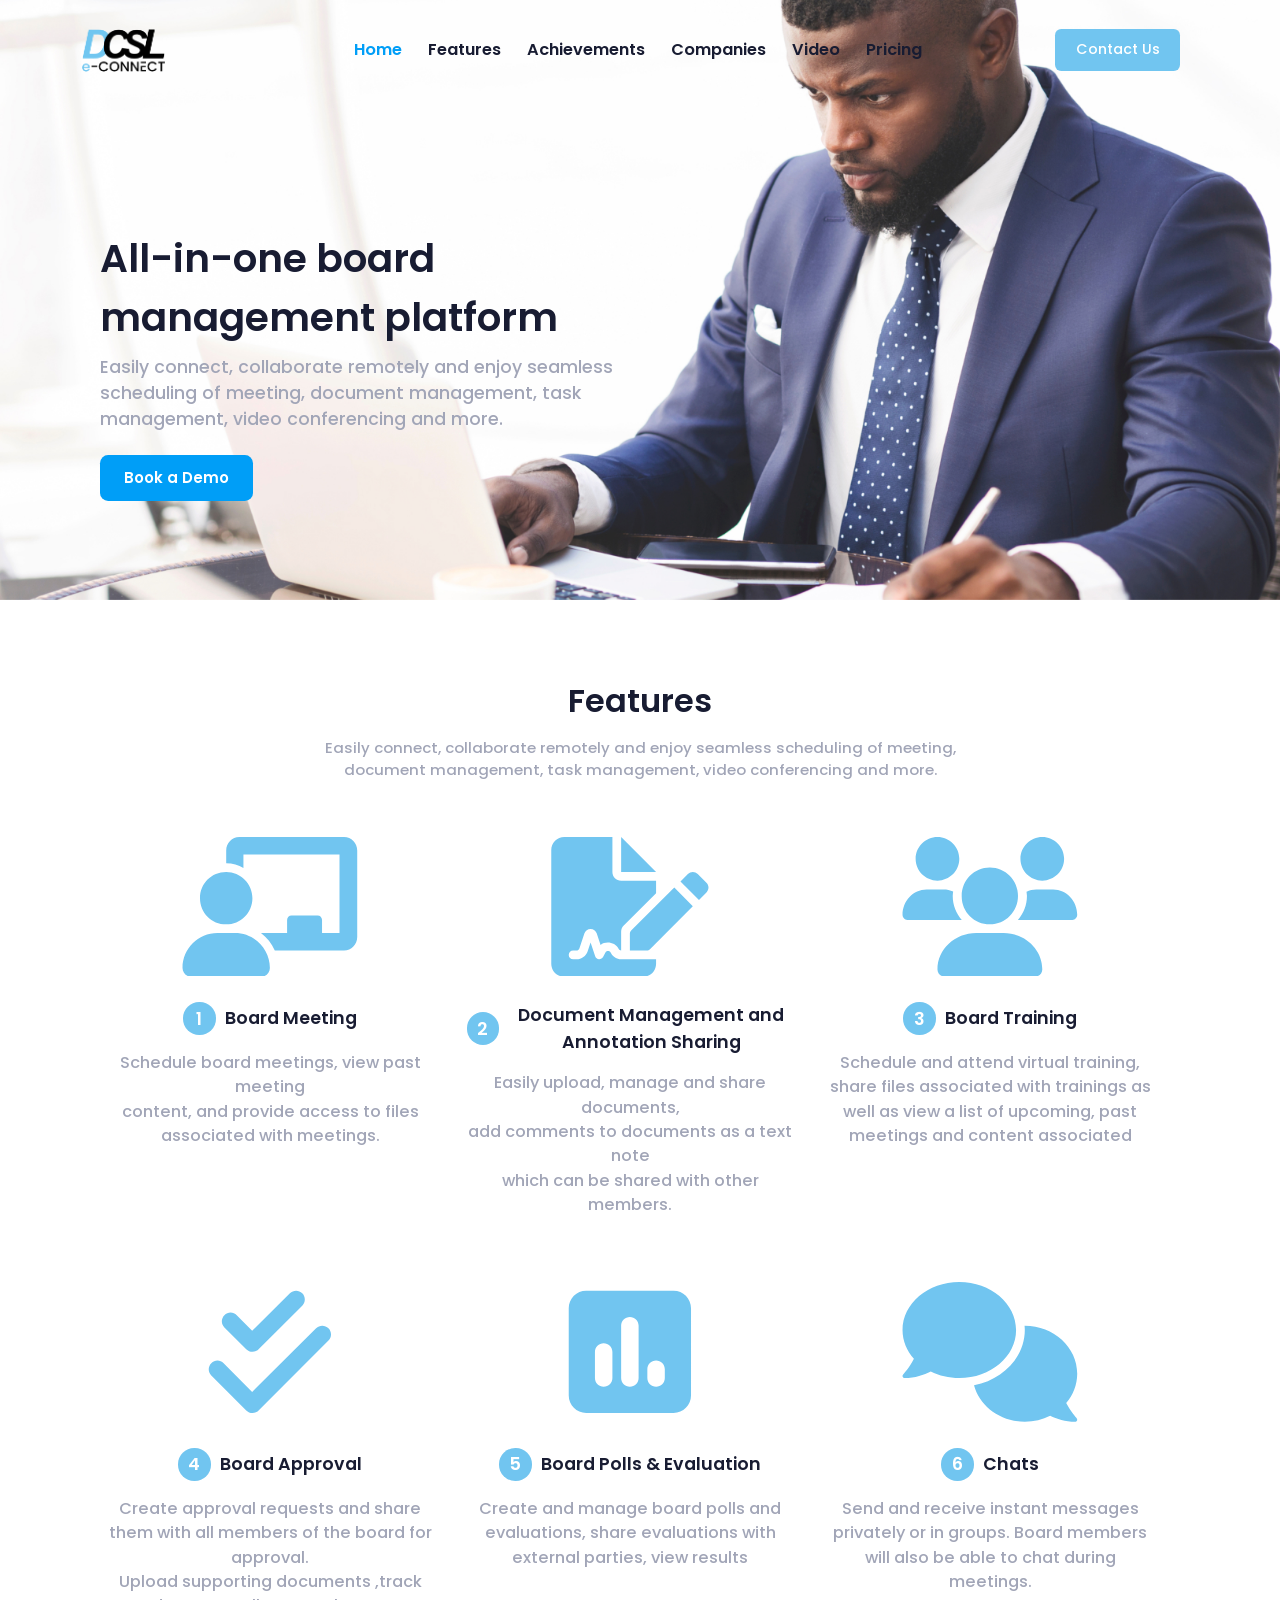
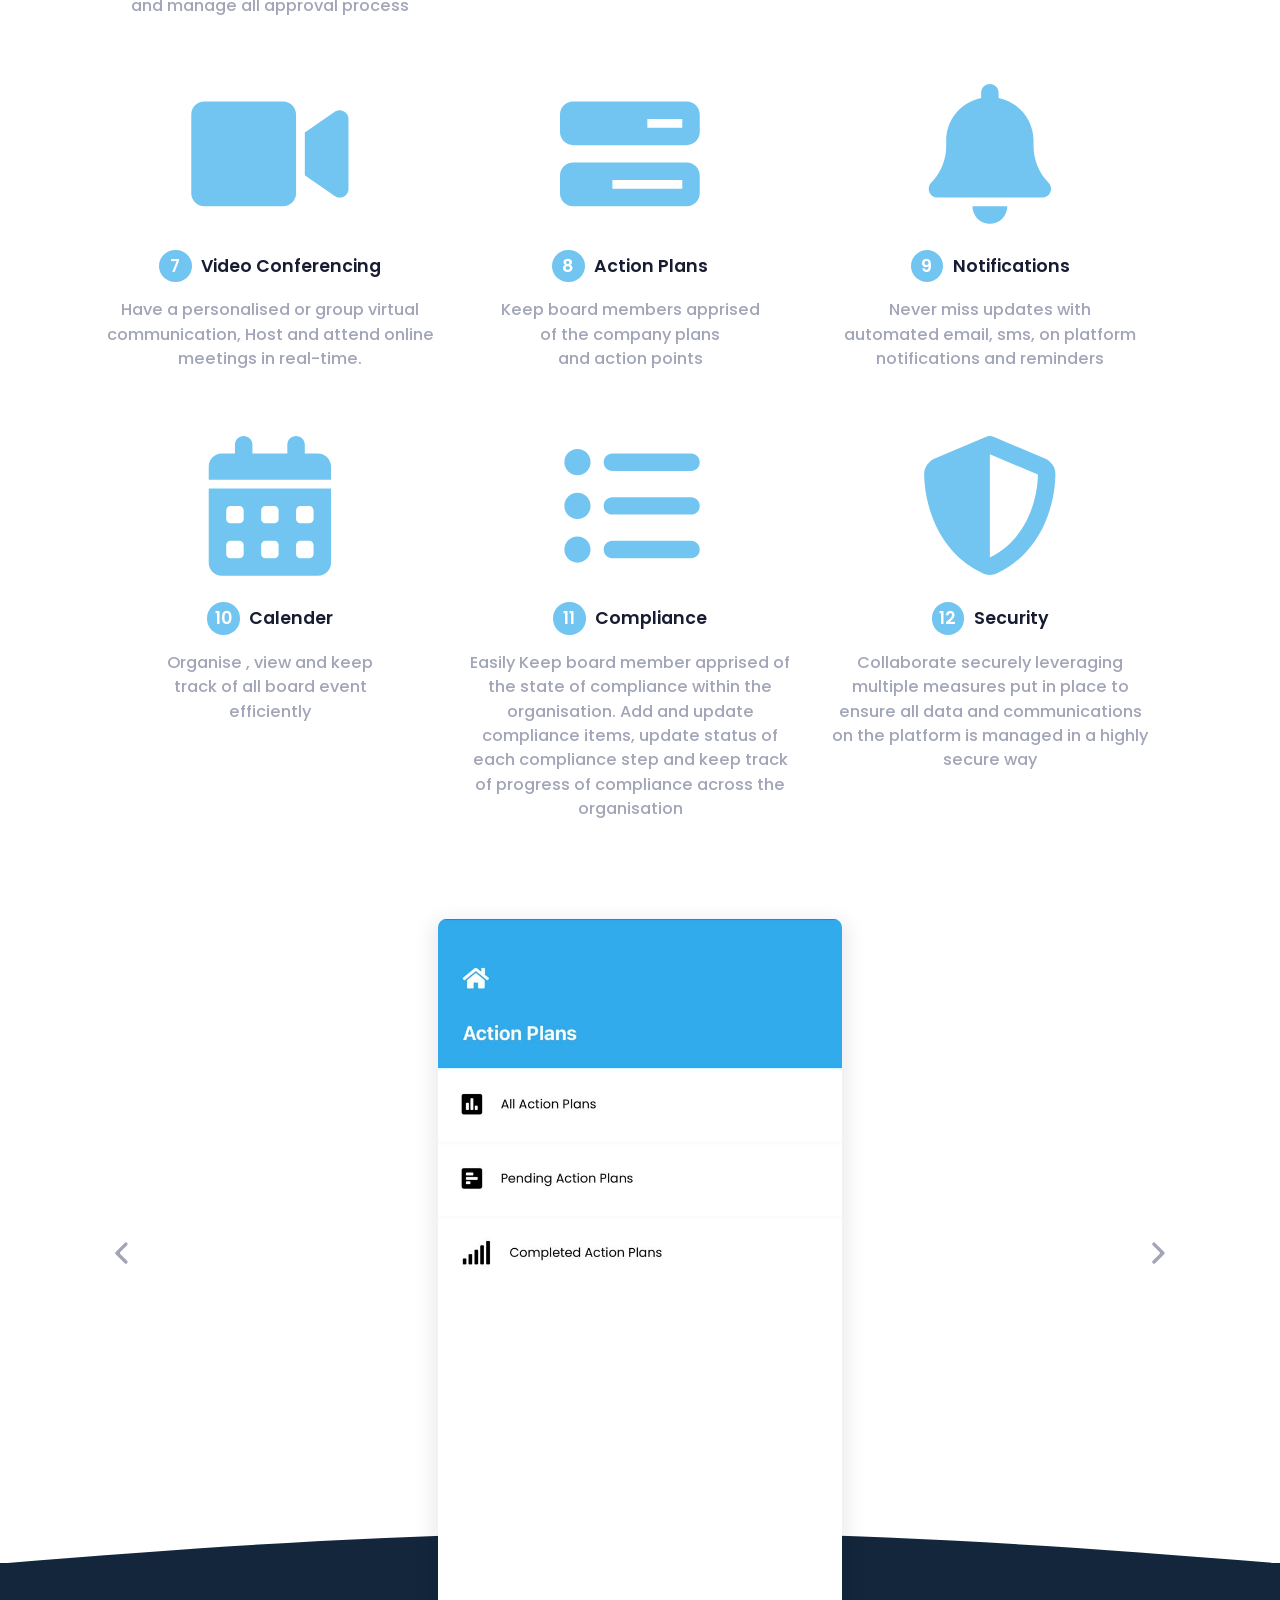
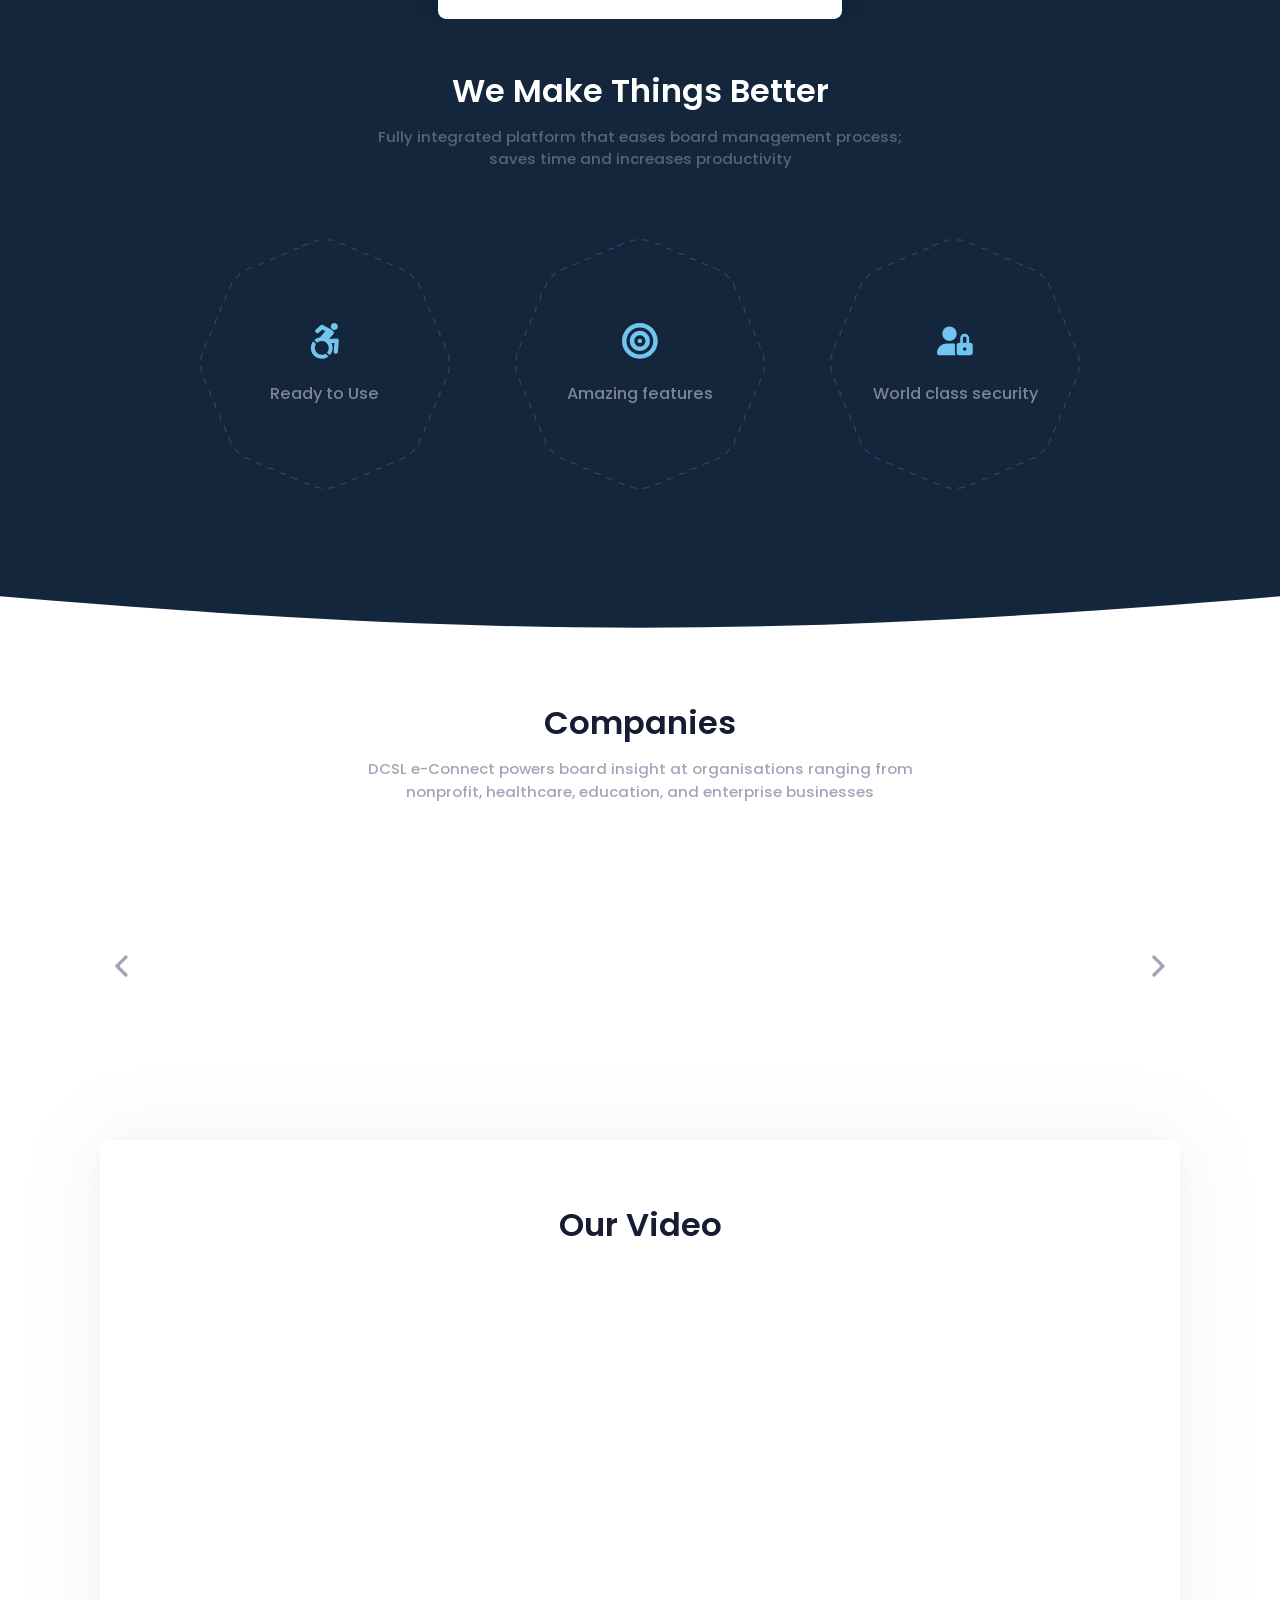
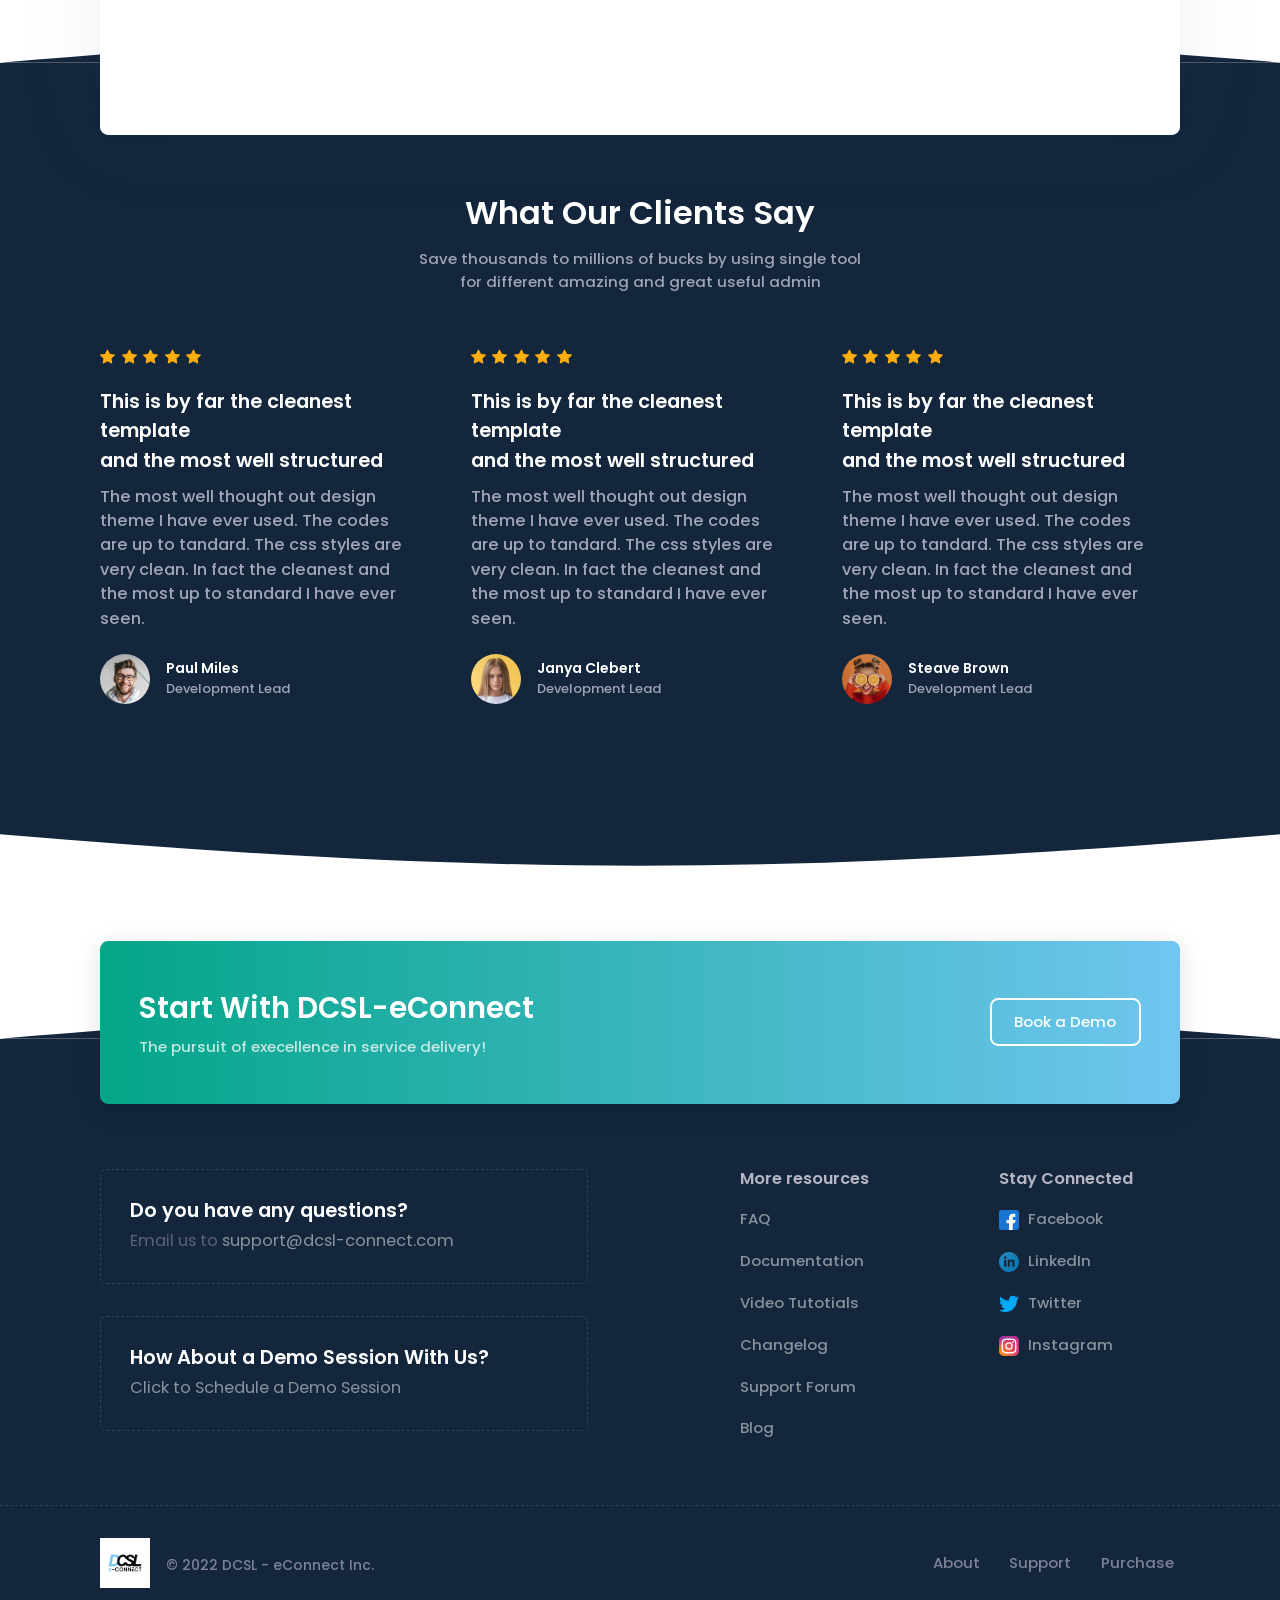
==== index.html @ ec47bee3 "Updated layout" ====
<!DOCTYPE html>
<!--
Author: Keenthemes
Product Name: Metronic - Bootstrap 5 HTML, VueJS, React, Angular & Laravel Admin Dashboard Theme
Purchase: https://1.envato.market/EA4JP
Website: http://www.keenthemes.com
Contact: support@keenthemes.com
Follow: www.twitter.com/keenthemes
Dribbble: www.dribbble.com/keenthemes
Like: www.facebook.com/keenthemes
License: For each use you must have a valid license purchased only from above link in order to legally use the theme for your project.
-->
<html lang="en">
	<!--begin::Head-->
	<head><base href="">
		<title>DCSL - eConnect</title>
		<meta charset="utf-8" />
		<meta name="description" content="The most advanced Bootstrap Admin Theme on Themeforest trusted by 94,000 beginners and professionals. Multi-demo, Dark Mode, RTL support and complete React, Angular, Vue &amp; Laravel versions. Grab your copy now and get life-time updates for free." />
		<meta name="keywords" content="Metronic, bootstrap, bootstrap 5, Angular, VueJs, React, Laravel, admin themes, web design, figma, web development, free templates, free admin themes, bootstrap theme, bootstrap template, bootstrap dashboard, bootstrap dak mode, bootstrap button, bootstrap datepicker, bootstrap timepicker, fullcalendar, datatables, flaticon" />
		<meta name="viewport" content="width=device-width, initial-scale=1" />
		<meta property="og:locale" content="en_US" />
		<meta property="og:type" content="article" />
		<meta property="og:title" content="Metronic - Bootstrap 5 HTML, VueJS, React, Angular &amp; Laravel Admin Dashboard Theme" />
		<meta property="og:url" content="https://dcsleconnect.com" />
		<meta property="og:site_name" content="DCSL | e-Connect" />
		<link rel="canonical" href="https://dcsleconnect.com" />
		<link rel="shortcut icon" href="assets/media/logos/favicon.ico" />
		<!--begin::Fonts-->
		<link rel="stylesheet" href="https://fonts.googleapis.com/css?family=Poppins:300,400,500,600,700" />
		<!--end::Fonts-->
		<!--begin::Global Stylesheets Bundle(used by all pages)-->
		<link href="assets/plugins/global/plugins.bundle.css" rel="stylesheet" type="text/css" />
		<link href="assets/css/style.bundle.css" rel="stylesheet" type="text/css" />
		<style>
			.landing-header .menu .menu-link.active {
				color: #009ef7;
			}
		</style>
		<!--end::Global Stylesheets Bundle-->
	</head>
	<!--end::Head-->
	<!--begin::Body-->
	<body id="kt_body" data-bs-spy="scroll" data-bs-target="#kt_landing_menu" data-bs-offset="200" class="bg-white position-relative">
		<!--begin::Main-->
		<!--begin::Root-->
		<div class="d-flex flex-column flex-root">
			<!--begin::Header Section-->
			<div class="mb-10" id="home">
				<!--begin::Wrapper-->
				<div class="bgi-no-repeat bgi-size-cover bgi-position-x-center bgi-position-y-center h-lg-600px" style="background-image: url(assets/media/products/dcsl_bg.jpg);">
					<!--begin::Header-->
					<div class="landing-header" data-kt-sticky="true" data-kt-sticky-name="landing-header" data-kt-sticky-offset="{default: '200px', lg: '300px'}">
						<!--begin::Container-->
						<div class="container">
							<!--begin::Wrapper-->
							<div class="d-flex align-items-center justify-content-between">
								<!--begin::Logo-->
								<div class="d-flex align-items-center flex-equal">
									<!--begin::Mobile menu toggle-->
									<button class="btn btn-icon btn-active-color-primary me-3 d-flex d-lg-none" id="kt_landing_menu_toggle">
										<!--begin::Svg Icon | path: icons/duotune/abstract/abs015.svg-->
										<span class="svg-icon svg-icon-2hx">
											<svg xmlns="http://www.w3.org/2000/svg" width="24" height="24" viewBox="0 0 24 24" fill="none">
												<path d="M21 7H3C2.4 7 2 6.6 2 6V4C2 3.4 2.4 3 3 3H21C21.6 3 22 3.4 22 4V6C22 6.6 21.6 7 21 7Z" fill="currentColor" />
												<path opacity="0.3" d="M21 14H3C2.4 14 2 13.6 2 13V11C2 10.4 2.4 10 3 10H21C21.6 10 22 10.4 22 11V13C22 13.6 21.6 14 21 14ZM22 20V18C22 17.4 21.6 17 21 17H3C2.4 17 2 17.4 2 18V20C2 20.6 2.4 21 3 21H21C21.6 21 22 20.6 22 20Z" fill="currentColor" />
											</svg>
										</span>
										<!--end::Svg Icon-->
									</button>
									<!--end::Mobile menu toggle-->
									<!--begin::Logo image-->
									<a href="#">
										<img alt="Logo" src="assets/media/logos/dcsl-logo2.png" class="logo-default h-100px h-lg-125px mx-lg-n12" />
										<img alt="Logo" src="assets/media/logos/dcsl-logo2.png" class="logo-sticky h-50px h-lg-80px" />
									</a>
									<!--end::Logo image-->
								</div>
								<!--end::Logo-->
								<!--begin::Menu wrapper-->
								<div class="d-lg-block" id="kt_header_nav_wrapper">
									<div class="d-lg-block p-5 p-lg-0" data-kt-drawer="true" data-kt-drawer-name="landing-menu" data-kt-drawer-activate="{default: true, lg: false}" data-kt-drawer-overlay="true" data-kt-drawer-width="200px" data-kt-drawer-direction="start" data-kt-drawer-toggle="#kt_landing_menu_toggle" data-kt-swapper="true" data-kt-swapper-mode="prepend" data-kt-swapper-parent="{default: '#kt_body', lg: '#kt_header_nav_wrapper'}">
										<!--begin::Menu-->
										<div class="flex-nowrap fs-4 fw-bolder menu menu-column menu-lg-row menu-rounded menu-state-title-primary menu-title-dark nav nav-flush" id="kt_landing_menu">
											<!--begin::Menu item-->
											<div class="menu-item">
												<!--begin::Menu link-->
												<a class="menu-link nav-link active py-3 px-4 px-xxl-6" href="#kt_body" data-kt-scroll-toggle="true" data-kt-drawer-dismiss="true">Home</a>
												<!--end::Menu link-->
											</div>
											<!--end::Menu item-->
											<!--begin::Menu item-->
											<div class="menu-item">
												<!--begin::Menu link-->
												<a class="menu-link nav-link py-3 px-4 px-xxl-6" href="#features" data-kt-scroll-toggle="true" data-kt-drawer-dismiss="true">Features</a>
												<!--end::Menu link-->
											</div>
											<!--end::Menu item-->
											<!--begin::Menu item-->
											<div class="menu-item">
												<!--begin::Menu link-->
												<a class="menu-link nav-link py-3 px-4 px-xxl-6" href="#achievements" data-kt-scroll-toggle="true" data-kt-drawer-dismiss="true">Achievements</a>
												<!--end::Menu link-->
											</div>
											<!--end::Menu item-->
											<!--begin::Menu item-->
											<div class="menu-item">
												<!--begin::Menu link-->
												<a class="menu-link nav-link py-3 px-4 px-xxl-6" href="#companies" data-kt-scroll-toggle="true" data-kt-drawer-dismiss="true">Companies</a>
												<!--end::Menu link-->
											</div>
											<!--end::Menu item-->
											<!--begin::Menu item-->
											<div class="menu-item">
												<!--begin::Menu link-->
												<a class="menu-link nav-link py-3 px-4 px-xxl-6" href="#video" data-kt-scroll-toggle="true" data-kt-drawer-dismiss="true">Video</a>
												<!--end::Menu link-->
											</div>
											<!--end::Menu item-->
											<!--begin::Menu item-->
											<div class="menu-item">
												<!--begin::Menu link-->
												<a class="menu-link nav-link py-3 px-4 px-xxl-6" href="#pricing" data-kt-scroll-toggle="true" data-kt-drawer-dismiss="true">Pricing</a>
												<!--end::Menu link-->
											</div>
											<!--end::Menu item-->
										</div>
										<!--end::Menu-->
									</div>
								</div>
								<!--end::Menu wrapper-->
								<!--begin::Toolbar-->
								<div class="flex-equal text-end ms-1">
									<a href="#" class="btn btn-success">Contact Us</a>
								</div>
								<!--end::Toolbar-->
							</div>
							<!--end::Wrapper-->
						</div>
						<!--end::Container-->
					</div>
					<!--end::Header-->
					<div class="container">
						<!--begin::Landing hero-->
						<div class="d-flex flex-column min-h-350px  py-lg-20 w-100 w-lg-50">
							<!--begin::Heading-->
							<div class="text-left mb-5 mb-lg-10 py-20 py-lg-40">
								<!--begin::Title-->
								<h1 class=" lh-base fw-bolder fs-2x fs-lg-3x">All-in-one board management platform</h1>
								<!--end::Title-->
								<div class="fs-3 text-muted fw-bold mb-7">Easily connect, collaborate remotely and enjoy seamless scheduling of meeting,  
									document management, task management, video conferencing and more.</div>
								<!--begin::Action-->
								<a href="../../demo1/dist/index.html" class="btn btn-primary btn-lg fw-bolder">Book a Demo</a>
								<!--end::Action-->
							</div>
							<!--end::Heading-->
						</div>
						<!--end::Landing hero-->
					</div>
		
				</div>
				<!--end::Wrapper-->
			</div>
			<!--end::Header Section-->
			<!--begin::How It Works Section-->
			<div class="mt-15 mb-n10 mb-lg-n20 z-index-2">
				<!--begin::Container-->
				<div class="container">
					<!--begin::Heading-->
					<div class="text-center mb-17">
						<!--begin::Title-->
						<h3 class="fs-2hx text-dark mb-5" id="features" data-kt-scroll-offset="{default: 100, lg: 150}">Features</h3>
						<!--end::Title-->
						<!--begin::Text-->
						<div class="fs-5 text-muted fw-bold">Easily connect, collaborate remotely and enjoy seamless scheduling of meeting,  
						<br />document management, task management, video conferencing and more.</div>
						<!--end::Text-->
					</div>
					<!--end::Heading-->
					<!--begin::Row-->
					<div class="row w-100 gy-10 mb-md-20">
						<!--begin::Col-->
						<div class="col-md-4 px-5">
							<!--begin::Story-->
							<div class="text-center mb-10 mb-md-0">
								<!--begin::Illustration-->
								<!-- <img src="assets/media/svg/general/chalkboard-user-solid.svg" class="svg-icon svg-icon-white mh-125px mb-9" alt="" /> -->
								<!--end::Illustration-->
								<span class="svg-icon svg-icon-6tx svg-icon-white mb-5">
									<svg xmlns="http://www.w3.org/2000/svg" viewBox="0 0 640 512" fill="currentColor">
										<path d="M592 0h-384C181.5 0 160 22.25 160 49.63V96c23.42 0 45.1 6.781 63.1 17.81V64h352v288h-64V304c0-8.838-7.164-16-16-16h-96c-8.836 0-16 7.162-16 16V352H287.3c22.07 16.48 39.54 38.5 50.76 64h253.9C618.5 416 640 393.8 640 366.4V49.63C640 22.25 618.5 0 592 0zM160 320c53.02 0 96-42.98 96-96c0-53.02-42.98-96-96-96C106.1 128 64 170.1 64 224C64 277 106.1 320 160 320zM192 352H128c-70.69 0-128 57.31-128 128c0 17.67 14.33 32 32 32h256c17.67 0 32-14.33 32-32C320 409.3 262.7 352 192 352z"/>
									</svg>
								</span>
								<!--begin::Heading-->
								<div class="d-flex flex-center mt-8 mb-5">
									<!--begin::Badge-->
									<span class="badge badge-circle badge-light-success fw-bolder p-5 me-3 fs-3">1</span>
									<!--end::Badge-->
									<!--begin::Title-->
									<div class="fs-5 fs-lg-3 fw-bolder text-dark">Board Meeting</div>
									<!--end::Title-->
								</div>
								<!--end::Heading-->
								<!--begin::Description-->
								<div class="fw-bold fs-6 fs-lg-4 text-muted">Schedule board meetings, view past meeting
								<br /> content, and provide access to files associated with meetings.</div>
								<!--end::Description-->
							</div>
							<!--end::Story-->
						</div>
						<!--end::Col-->
						<!--begin::Col-->
						<div class="col-md-4 px-5">
							<!--begin::Story-->
							<div class="text-center mb-10 mb-md-0">
								<!--begin::Illustration-->
								<!-- <img src="assets/media/svg/general/file-signature-solid.svg" class="mh-125px mb-9" alt="" /> -->
								<!--end::Illustration-->
								<span class="svg-icon svg-icon-6tx svg-icon-white mb-5">
									<svg xmlns="http://www.w3.org/2000/svg" viewBox="0 0 576 512" fill="currentColor">
										<path d="M292.7 342.3C289.7 345.3 288 349.4 288 353.7V416h62.34c4.264 0 8.35-1.703 11.35-4.727l156.9-158l-67.88-67.88L292.7 342.3zM568.5 167.4L536.6 135.5c-9.875-10-26-10-36 0l-27.25 27.25l67.88 67.88l27.25-27.25C578.5 193.4 578.5 177.3 568.5 167.4zM256 0v128h128L256 0zM256 448c-16.07-.2852-30.62-9.359-37.88-23.88c-2.875-5.875-8-6.5-10.12-6.5s-7.25 .625-10 6.125l-7.749 15.38C187.6 444.6 181.1 448 176 448H174.9c-6.5-.5-12-4.75-14-11L144 386.6L133.4 418.5C127.5 436.1 111 448 92.45 448H80C71.13 448 64 440.9 64 432S71.13 416 80 416h12.4c4.875 0 9.102-3.125 10.6-7.625l18.25-54.63C124.5 343.9 133.6 337.3 144 337.3s19.5 6.625 22.75 16.5l13.88 41.63c19.75-16.25 54.13-9.75 66 14.12C248.5 413.2 252.2 415.6 256 415.9V347c0-8.523 3.402-16.7 9.451-22.71L384 206.5V160H256c-17.67 0-32-14.33-32-32L224 0H48C21.49 0 0 21.49 0 48v416C0 490.5 21.49 512 48 512h288c26.51 0 48-21.49 48-48V448H256z"/>
									</svg>
								</span>
								<!--begin::Heading-->
								<div class="d-flex flex-center mt-8 mb-5">
									<!--begin::Badge-->
									<span class="badge badge-circle badge-light-success fw-bolder p-5 me-3 fs-3">2</span>
									<!--end::Badge-->
									<!--begin::Title-->
									<div class="fs-5 fs-lg-3 fw-bolder text-dark">Document Management and Annotation Sharing</div>
									<!--end::Title-->
								</div>
								<!--end::Heading-->
								<!--begin::Description-->
								<div class="fw-bold fs-6 fs-lg-4 text-muted">Easily upload, manage and share documents, 
								<br />add comments to documents as a text note 
								<br />which can be shared with other members.</div>
								<!--end::Description-->
							</div>
							<!--end::Story-->
						</div>
						<!--end::Col-->
						<!--begin::Col-->
						<div class="col-md-4 px-5">
							<!--begin::Story-->
							<div class="text-center mb-10 mb-md-0">
								<!--begin::Illustration-->
								<!-- <img src="assets/media/svg/general/users-solid.svg" class="mh-125px mb-9" alt="" /> -->
								<!--end::Illustration-->
								<span class="svg-icon svg-icon-6tx svg-icon-white mb-5">
									<svg xmlns="http://www.w3.org/2000/svg" viewBox="0 0 640 512" fill="currentColor" >
										<path d="M319.9 320c57.41 0 103.1-46.56 103.1-104c0-57.44-46.54-104-103.1-104c-57.41 0-103.1 46.56-103.1 104C215.9 273.4 262.5 320 319.9 320zM369.9 352H270.1C191.6 352 128 411.7 128 485.3C128 500.1 140.7 512 156.4 512h327.2C499.3 512 512 500.1 512 485.3C512 411.7 448.4 352 369.9 352zM512 160c44.18 0 80-35.82 80-80S556.2 0 512 0c-44.18 0-80 35.82-80 80S467.8 160 512 160zM183.9 216c0-5.449 .9824-10.63 1.609-15.91C174.6 194.1 162.6 192 149.9 192H88.08C39.44 192 0 233.8 0 285.3C0 295.6 7.887 304 17.62 304h199.5C196.7 280.2 183.9 249.7 183.9 216zM128 160c44.18 0 80-35.82 80-80S172.2 0 128 0C83.82 0 48 35.82 48 80S83.82 160 128 160zM551.9 192h-61.84c-12.8 0-24.88 3.037-35.86 8.24C454.8 205.5 455.8 210.6 455.8 216c0 33.71-12.78 64.21-33.16 88h199.7C632.1 304 640 295.6 640 285.3C640 233.8 600.6 192 551.9 192z"/></svg>
								</span>
								<!--begin::Heading-->
								<div class="d-flex flex-center mb-5 mt-8">
									<!--begin::Badge-->
									<span class="badge badge-circle badge-light-success fw-bolder p-5 me-3 fs-3">3</span>
									<!--end::Badge-->
									<!--begin::Title-->
									<div class="fs-5 fs-lg-3 fw-bolder text-dark">Board Training</div>
									<!--end::Title-->
								</div>
								<!--end::Heading-->
								<!--begin::Description-->
								<div class="fw-bold fs-6 fs-lg-4 text-muted">Schedule and attend virtual training, <br/>share files associated 
								with trainings as well as view a list of upcoming, 
								past meetings and content associated</div>
								<!--end::Description-->
							</div>
							<!--end::Story-->
						</div>
						<!--end::Col-->
					</div>
					<!--end::Row-->
					<!--begin::Row-->
					<div class="row w-100 gy-10 mb-md-20">
						<!--begin::Col-->
						<div class="col-md-4 px-5">
							<!--begin::Story-->
							<div class="text-center mb-10 mb-md-0">
								<!--begin::Illustration-->
								<!-- <img src="assets/media/svg/general/check-double-solid.svg" class="mh-125px mb-9" alt="" /> -->
								<!--end::Illustration-->
								<span class="svg-icon svg-icon-6tx svg-icon-white mb-5">
									<svg xmlns="http://www.w3.org/2000/svg" viewBox="0 0 448 512" fill="currentColor">
										<path d="M182.6 246.6C170.1 259.1 149.9 259.1 137.4 246.6L57.37 166.6C44.88 154.1 44.88 133.9 57.37 121.4C69.87 108.9 90.13 108.9 102.6 121.4L159.1 178.7L297.4 41.37C309.9 28.88 330.1 28.88 342.6 41.37C355.1 53.87 355.1 74.13 342.6 86.63L182.6 246.6zM182.6 470.6C170.1 483.1 149.9 483.1 137.4 470.6L9.372 342.6C-3.124 330.1-3.124 309.9 9.372 297.4C21.87 284.9 42.13 284.9 54.63 297.4L159.1 402.7L393.4 169.4C405.9 156.9 426.1 156.9 438.6 169.4C451.1 181.9 451.1 202.1 438.6 214.6L182.6 470.6z"/>
									</svg>
								</span>
								<!--begin::Heading-->
								<div class="d-flex flex-center mb-5 mt-8">
									<!--begin::Badge-->
									<span class="badge badge-circle badge-light-success fw-bolder p-5 me-3 fs-3">4</span>
									<!--end::Badge-->
									<!--begin::Title-->
									<div class="fs-5 fs-lg-3 fw-bolder text-dark">Board Approval</div>
									<!--end::Title-->
								</div>
								<!--end::Heading-->
								<!--begin::Description-->
								<div class="fw-bold fs-6 fs-lg-4 text-muted">Create approval requests and share them with all members of the board for approval. 
								<br />Upload supporting documents ,track  
								<br />and manage all approval process</div>
								<!--end::Description-->
							</div>
							<!--end::Story-->
						</div>
						<!--end::Col-->
						<!--begin::Col-->
						<div class="col-md-4 px-5">
							<!--begin::Story-->
							<div class="text-center mb-10 mb-md-0">
								<!--begin::Illustration-->
								<!-- <img src="assets/media/svg/general/square-poll-vertical-solid.svg" class="mh-125px mb-9" alt="" /> -->
								<!--end::Illustration-->
								<span class="svg-icon svg-icon-6tx svg-icon-white mb-5">
									<svg xmlns="http://www.w3.org/2000/svg" viewBox="0 0 448 512" fill="currentColor">
										<path d="M384 32C419.3 32 448 60.65 448 96V416C448 451.3 419.3 480 384 480H64C28.65 480 0 451.3 0 416V96C0 60.65 28.65 32 64 32H384zM128 224C110.3 224 96 238.3 96 256V352C96 369.7 110.3 384 128 384C145.7 384 160 369.7 160 352V256C160 238.3 145.7 224 128 224zM192 352C192 369.7 206.3 384 224 384C241.7 384 256 369.7 256 352V160C256 142.3 241.7 128 224 128C206.3 128 192 142.3 192 160V352zM320 288C302.3 288 288 302.3 288 320V352C288 369.7 302.3 384 320 384C337.7 384 352 369.7 352 352V320C352 302.3 337.7 288 320 288z"/>
									</svg>
								</span>
								<!--begin::Heading-->
								<div class="d-flex flex-center mb-5 mt-8">
									<!--begin::Badge-->
									<span class="badge badge-circle badge-light-success fw-bolder p-5 me-3 fs-3">5</span>
									<!--end::Badge-->
									<!--begin::Title-->
									<div class="fs-5 fs-lg-3 fw-bolder text-dark">Board Polls & Evaluation</div>
									<!--end::Title-->
								</div>
								<!--end::Heading-->
								<!--begin::Description-->
								<div class="fw-bold fs-6 fs-lg-4 text-muted">Create and manage board polls and evaluations, share evaluations with external parties, view results </div>
								<!--end::Description-->
							</div>
							<!--end::Story-->
						</div>
						<!--end::Col-->
							<!--begin::Col-->
							<div class="col-md-4 px-5">
								<!--begin::Story-->
								<div class="text-center mb-10 mb-md-0">
									<!--begin::Illustration-->
									<!-- <img src="assets/media/svg/general/comments-solid.svg" class="mh-125px mb-9" alt="" /> -->
									<!--end::Illustration-->
									<span class="svg-icon svg-icon-6tx svg-icon-white mb-5">
										<svg xmlns="http://www.w3.org/2000/svg" viewBox="0 0 640 512" fill="currentColor">
											<path d="M416 176C416 78.8 322.9 0 208 0S0 78.8 0 176c0 39.57 15.62 75.96 41.67 105.4c-16.39 32.76-39.23 57.32-39.59 57.68c-2.1 2.205-2.67 5.475-1.441 8.354C1.9 350.3 4.602 352 7.66 352c38.35 0 70.76-11.12 95.74-24.04C134.2 343.1 169.8 352 208 352C322.9 352 416 273.2 416 176zM599.6 443.7C624.8 413.9 640 376.6 640 336C640 238.8 554 160 448 160c-.3145 0-.6191 .041-.9336 .043C447.5 165.3 448 170.6 448 176c0 98.62-79.68 181.2-186.1 202.5C282.7 455.1 357.1 512 448 512c33.69 0 65.32-8.008 92.85-21.98C565.2 502 596.1 512 632.3 512c3.059 0 5.76-1.725 7.02-4.605c1.229-2.879 .6582-6.148-1.441-8.354C637.6 498.7 615.9 475.3 599.6 443.7z"/>
										</svg>
									</span>
									<!--begin::Heading-->
									<div class="d-flex flex-center mb-5 mt-8">
										<!--begin::Badge-->
										<span class="badge badge-circle badge-light-success fw-bolder p-5 me-3 fs-3">6</span>
										<!--end::Badge-->
										<!--begin::Title-->
										<div class="fs-5 fs-lg-3 fw-bolder text-dark">Chats</div>
										<!--end::Title-->
									</div>
									<!--end::Heading-->
									<!--begin::Description-->
									<div class="fw-bold fs-6 fs-lg-4 text-muted">Send and receive instant messages privately or in groups. Board members will also be able to chat during meetings.</div>
									<!--end::Description-->
								</div>
								<!--end::Story-->
							</div>
							<!--end::Col-->
					</div>
					<!--end::Row-->
					<!--begin::Row-->
					<div class="row w-100 gy-10 mb-md-20">
						<!--begin::Col-->
						<div class="col-md-4 px-5">
							<!--begin::Story-->
							<div class="text-center mb-10 mb-md-0">
								<!--begin::Illustration-->
								<!-- <img src="assets/media/svg/general/video-solid.svg" class="mh-125px mb-9" alt="" /> -->
								<!--end::Illustration-->
								<span class="svg-icon svg-icon-6tx svg-icon-white mb-5">
									<svg xmlns="http://www.w3.org/2000/svg" viewBox="0 0 576 512" fill="currentColor">
										<path d="M384 112v288c0 26.51-21.49 48-48 48h-288c-26.51 0-48-21.49-48-48v-288c0-26.51 21.49-48 48-48h288C362.5 64 384 85.49 384 112zM576 127.5v256.9c0 25.5-29.17 40.39-50.39 25.79L416 334.7V177.3l109.6-75.56C546.9 87.13 576 102.1 576 127.5z"/>
									</svg>
								</span>
								<!--begin::Heading-->
								<div class="d-flex flex-center mb-5 mt-8">
									<!--begin::Badge-->
									<span class="badge badge-circle badge-light-success fw-bolder p-5 me-3 fs-3">7</span>
									<!--end::Badge-->
									<!--begin::Title-->
									<div class="fs-5 fs-lg-3 fw-bolder text-dark">Video Conferencing</div>
									<!--end::Title-->
								</div>
								<!--end::Heading-->
								<!--begin::Description-->
								<div class="fw-bold fs-6 fs-lg-4 text-muted">Have a personalised or group virtual communication, Host and attend online meetings in real-time.</div>
								<!--end::Description-->
							</div>
							<!--end::Story-->
						</div>
						<!--end::Col-->
						<!--begin::Col-->
						<div class="col-md-4 px-5">
							<!--begin::Story-->
							<div class="text-center mb-10 mb-md-0">
								<!--begin::Illustration-->
								<!-- <img src="assets/media/svg/general/bars-progress-solid.svg" class="mh-125px mb-9" alt="" /> -->
								<!--end::Illustration-->
								<span class="svg-icon svg-icon-6tx svg-icon-white mb-5">
									<svg xmlns="http://www.w3.org/2000/svg" viewBox="0 0 512 512" fill="currentColor">
										<path d="M464 64C490.5 64 512 85.49 512 112V176C512 202.5 490.5 224 464 224H48C21.49 224 0 202.5 0 176V112C0 85.49 21.49 64 48 64H464zM448 128H320V160H448V128zM464 288C490.5 288 512 309.5 512 336V400C512 426.5 490.5 448 464 448H48C21.49 448 0 426.5 0 400V336C0 309.5 21.49 288 48 288H464zM192 352V384H448V352H192z"/>
									</svg>
								</span>
								<!--begin::Heading-->
								<div class="d-flex flex-center mb-5 mt-8">
									<!--begin::Badge-->
									<span class="badge badge-circle badge-light-success fw-bolder p-5 me-3 fs-3">8</span>
									<!--end::Badge-->
									<!--begin::Title-->
									<div class="fs-5 fs-lg-3 fw-bolder text-dark">Action Plans</div>
									<!--end::Title-->
								</div>
								<!--end::Heading-->
								<!--begin::Description-->
								<div class="fw-bold fs-6 fs-lg-4 text-muted">Keep board members apprised 
								<br />of the company plans 
								<br />and action points</div>
								<!--end::Description-->
							</div>
							<!--end::Story-->
						</div>
						<!--end::Col-->
						<!--begin::Col-->
						<div class="col-md-4 px-5">
							<!--begin::Story-->
							<div class="text-center mb-10 mb-md-0">
								<!--begin::Illustration-->
								<!-- <img src="assets/media/svg/general/bell-solid.svg" class="mh-125px mb-9" alt="" /> -->
								<!--end::Illustration-->
								<span class="svg-icon svg-icon-6tx svg-icon-white mb-5">
									<svg xmlns="http://www.w3.org/2000/svg" viewBox="0 0 448 512" fill="currentColor">
										<path d="M256 32V51.2C329 66.03 384 130.6 384 208V226.8C384 273.9 401.3 319.2 432.5 354.4L439.9 362.7C448.3 372.2 450.4 385.6 445.2 397.1C440 408.6 428.6 416 416 416H32C19.4 416 7.971 408.6 2.809 397.1C-2.353 385.6-.2883 372.2 8.084 362.7L15.5 354.4C46.74 319.2 64 273.9 64 226.8V208C64 130.6 118.1 66.03 192 51.2V32C192 14.33 206.3 0 224 0C241.7 0 256 14.33 256 32H256zM224 512C207 512 190.7 505.3 178.7 493.3C166.7 481.3 160 464.1 160 448H288C288 464.1 281.3 481.3 269.3 493.3C257.3 505.3 240.1 512 224 512z"/>
									</svg>
								</span>
								<!--begin::Heading-->
								<div class="d-flex flex-center mb-5 mt-8">
									<!--begin::Badge-->
									<span class="badge badge-circle badge-light-success fw-bolder p-5 me-3 fs-3">9</span>
									<!--end::Badge-->
									<!--begin::Title-->
									<div class="fs-5 fs-lg-3 fw-bolder text-dark">Notifications</div>
									<!--end::Title-->
								</div>
								<!--end::Heading-->
								<!--begin::Description-->
								<div class="fw-bold fs-6 fs-lg-4 text-muted">Never miss updates with 
								<br />automated email, sms, on platform 
								<br />notifications and reminders</div>
								<!--end::Description-->
							</div>
							<!--end::Story-->
						</div>
						<!--end::Col-->
					</div>
					<!--end::Row-->
					<!--begin::Row-->
					<div class="row w-100 gy-10 mb-md-20">
						<!--begin::Col-->
						<div class="col-md-4 px-5">
							<!--begin::Story-->
							<div class="text-center mb-10 mb-md-0">
								<!--begin::Illustration-->
								<!-- <img src="assets/media/svg/general/calendar-days-solid.svg" class="mh-125px mb-9" alt="" /> -->
								<!--end::Illustration-->
								<span class="svg-icon svg-icon-6tx svg-icon-white mb-5">
									<svg xmlns="http://www.w3.org/2000/svg" viewBox="0 0 448 512" fill="currentColor">
										<path d="M160 32V64H288V32C288 14.33 302.3 0 320 0C337.7 0 352 14.33 352 32V64H400C426.5 64 448 85.49 448 112V160H0V112C0 85.49 21.49 64 48 64H96V32C96 14.33 110.3 0 128 0C145.7 0 160 14.33 160 32zM0 192H448V464C448 490.5 426.5 512 400 512H48C21.49 512 0 490.5 0 464V192zM64 304C64 312.8 71.16 320 80 320H112C120.8 320 128 312.8 128 304V272C128 263.2 120.8 256 112 256H80C71.16 256 64 263.2 64 272V304zM192 304C192 312.8 199.2 320 208 320H240C248.8 320 256 312.8 256 304V272C256 263.2 248.8 256 240 256H208C199.2 256 192 263.2 192 272V304zM336 256C327.2 256 320 263.2 320 272V304C320 312.8 327.2 320 336 320H368C376.8 320 384 312.8 384 304V272C384 263.2 376.8 256 368 256H336zM64 432C64 440.8 71.16 448 80 448H112C120.8 448 128 440.8 128 432V400C128 391.2 120.8 384 112 384H80C71.16 384 64 391.2 64 400V432zM208 384C199.2 384 192 391.2 192 400V432C192 440.8 199.2 448 208 448H240C248.8 448 256 440.8 256 432V400C256 391.2 248.8 384 240 384H208zM320 432C320 440.8 327.2 448 336 448H368C376.8 448 384 440.8 384 432V400C384 391.2 376.8 384 368 384H336C327.2 384 320 391.2 320 400V432z"/>
									</svg>
								</span>
								<!--begin::Heading-->
								<div class="d-flex flex-center mb-5 mt-8">
									<!--begin::Badge-->
									<span class="badge badge-circle badge-light-success fw-bolder p-5 me-3 fs-3">10</span>
									<!--end::Badge-->
									<!--begin::Title-->
									<div class="fs-5 fs-lg-3 fw-bolder text-dark">Calender</div>
									<!--end::Title-->
								</div>
								<!--end::Heading-->
								<!--begin::Description-->
								<div class="fw-bold fs-6 fs-lg-4 text-muted">Organise , view and keep 
								<br />track of all board event 
								<br />efficiently</div>
								<!--end::Description-->
							</div>
							<!--end::Story-->
						</div>
						<!--end::Col-->
						
						<!--begin::Col-->
						<div class="col-md-4 px-5">
							<!--begin::Story-->
							<div class="text-center mb-10 mb-md-0">
								<!--begin::Illustration-->
								<!-- <img src="assets/media/svg/general/list-ul-solid.svg" class="mh-125px mb-9" alt="" /> -->
								<span class="svg-icon svg-icon-6tx svg-icon-white mb-5">
									<svg xmlns="http://www.w3.org/2000/svg" viewBox="0 0 512 512" fill="currentColor">
										<path d="M16 96C16 69.49 37.49 48 64 48C90.51 48 112 69.49 112 96C112 122.5 90.51 144 64 144C37.49 144 16 122.5 16 96zM480 64C497.7 64 512 78.33 512 96C512 113.7 497.7 128 480 128H192C174.3 128 160 113.7 160 96C160 78.33 174.3 64 192 64H480zM480 224C497.7 224 512 238.3 512 256C512 273.7 497.7 288 480 288H192C174.3 288 160 273.7 160 256C160 238.3 174.3 224 192 224H480zM480 384C497.7 384 512 398.3 512 416C512 433.7 497.7 448 480 448H192C174.3 448 160 433.7 160 416C160 398.3 174.3 384 192 384H480zM16 416C16 389.5 37.49 368 64 368C90.51 368 112 389.5 112 416C112 442.5 90.51 464 64 464C37.49 464 16 442.5 16 416zM112 256C112 282.5 90.51 304 64 304C37.49 304 16 282.5 16 256C16 229.5 37.49 208 64 208C90.51 208 112 229.5 112 256z"/>
									</svg>
								</span>
								<!--end::Illustration-->
								<!--begin::Heading-->
								<div class="d-flex flex-center mb-5 mt-8">
									<!--begin::Badge-->
									<span class="badge badge-circle badge-light-success fw-bolder p-5 me-3 fs-3">11</span>
									<!--end::Badge-->
									<!--begin::Title-->
									<div class="fs-5 fs-lg-3 fw-bolder text-dark">Compliance</div>
									<!--end::Title-->
								</div>
								<!--end::Heading-->
								<!--begin::Description-->
								<div class="fw-bold fs-6 fs-lg-4 text-muted">Easily Keep board member apprised of the state of compliance
								within the organisation. Add and update compliance items, update status of each compliance step 
								and keep track of progress of compliance across the organisation</div>
								<!--end::Description-->
							</div>
							<!--end::Story-->
						</div>
						<!--end::Col-->
						<!--begin::Col-->
						<div class="col-md-4 px-5">
							<!--begin::Story-->
							<div class="text-center mb-10 mb-md-0">
								<!--begin::Illustration-->
								<!-- <img src="assets/media/svg/general/shield-halved-solid.svg" class="mh-125px mb-9" alt="" /> -->
								<!--end::Illustration-->
								<span class="svg-icon svg-icon-6tx svg-icon-white mb-5">
									<svg xmlns="http://www.w3.org/2000/svg" viewBox="0 0 512 512" fill="currentColor">
										<path d="M256-.0078C260.7-.0081 265.2 1.008 269.4 2.913L457.7 82.79C479.7 92.12 496.2 113.8 496 139.1C495.5 239.2 454.7 420.7 282.4 503.2C265.7 511.1 246.3 511.1 229.6 503.2C57.25 420.7 16.49 239.2 15.1 139.1C15.87 113.8 32.32 92.12 54.3 82.79L242.7 2.913C246.8 1.008 251.4-.0081 256-.0078V-.0078zM256 444.8C393.1 378 431.1 230.1 432 141.4L256 66.77L256 444.8z"/>
									</svg>
								</span>
								<!--begin::Heading-->
								<div class="d-flex flex-center mb-5 mt-8">
									<!--begin::Badge-->
									<span class="badge badge-circle badge-light-success fw-bolder p-5 me-3 fs-3">12</span>
									<!--end::Badge-->
									<!--begin::Title-->
									<div class="fs-5 fs-lg-3 fw-bolder text-dark">Security</div>
									<!--end::Title-->
								</div>
								<!--end::Heading-->
								<!--begin::Description-->
								<div class="fw-bold fs-6 fs-lg-4 text-muted">Collaborate securely leveraging multiple measures put in place to ensure all data and communications on the platform is managed in a highly secure way</div>
								<!--end::Description-->
							</div>
							<!--end::Story-->
						</div>
						<!--end::Col-->
					</div>
					<!--end::Row-->
					<!--begin::Product slider-->
					<div class="tns tns-default">
						<!--begin::Slider-->
						<div data-tns="true" data-tns-loop="true" data-tns-swipe-angle="false" data-tns-speed="2000" data-tns-autoplay="true" data-tns-autoplay-timeout="18000" data-tns-controls="true" data-tns-nav="false" data-tns-items="1" data-tns-center="false" data-tns-dots="false" data-tns-prev-button="#kt_team_slider_prev1" data-tns-next-button="#kt_team_slider_next1">
							<!--begin::Item-->
							<div class="text-center px-5 pt-5 pt-lg-10 px-lg-10">
								<img src="assets/media/product-demos/Action plan.jpeg" class="card-rounded shadow mw-100 h-md-700px" alt="" />
							</div>
							<!--end::Item-->
							<!--begin::Item-->
							<div class="text-center px-5 pt-5 pt-lg-10 px-lg-10">
								<img src="assets/media/product-demos/approval.jpeg" class="card-rounded shadow mw-100 h-md-700px" alt="" />
							</div>
							<!--end::Item-->
							<!--begin::Item-->
							<div class="text-center px-5 pt-5 pt-lg-10 px-lg-10">
								<img src="assets/media/product-demos/bchat.jpeg" class="card-rounded shadow mw-100 h-md-700px" alt="" />
							</div>
							<!--end::Item-->
							<!--begin::Item-->
							<div class="text-center px-5 pt-5 pt-lg-10 px-lg-10">
								<img src="assets/media/product-demos/calendar.jpeg" class="card-rounded shadow mw-100 h-md-700px" alt="" />
							</div>
							<!--end::Item-->
							<!--begin::Item-->
							<div class="text-center px-5 pt-5 pt-lg-10 px-lg-10">
								<img src="assets/media/product-demos/chat.jpeg" class="card-rounded shadow mw-100 h-md-700px" alt="" />
							</div>
							<!--end::Item-->
							<!--begin::Item-->
							<div class="text-center px-5 pt-5 pt-lg-10 px-lg-10">
								<img src="assets/media/product-demos/compliance.jpeg" class="card-rounded shadow mw-100 h-md-700px" alt="" />
							</div>
							<!--end::Item-->
						</div>
						<!--end::Slider-->
						<!--begin::Slider button-->
						<button class="btn btn-icon btn-active-color-primary" id="kt_team_slider_prev1">
							<!--begin::Svg Icon | path: icons/duotune/arrows/arr074.svg-->
							<span class="svg-icon svg-icon-3x">
								<svg xmlns="http://www.w3.org/2000/svg" width="24" height="24" viewBox="0 0 24 24" fill="none">
									<path d="M11.2657 11.4343L15.45 7.25C15.8642 6.83579 15.8642 6.16421 15.45 5.75C15.0358 5.33579 14.3642 5.33579 13.95 5.75L8.40712 11.2929C8.01659 11.6834 8.01659 12.3166 8.40712 12.7071L13.95 18.25C14.3642 18.6642 15.0358 18.6642 15.45 18.25C15.8642 17.8358 15.8642 17.1642 15.45 16.75L11.2657 12.5657C10.9533 12.2533 10.9533 11.7467 11.2657 11.4343Z" fill="currentColor" />
								</svg>
							</span>
							<!--end::Svg Icon-->
						</button>
						<!--end::Slider button-->
						<!--begin::Slider button-->
						<button class="btn btn-icon btn-active-color-primary" id="kt_team_slider_next1">
							<!--begin::Svg Icon | path: icons/duotune/arrows/arr071.svg-->
							<span class="svg-icon svg-icon-3x">
								<svg xmlns="http://www.w3.org/2000/svg" width="24" height="24" viewBox="0 0 24 24" fill="none">
									<path d="M12.6343 12.5657L8.45001 16.75C8.0358 17.1642 8.0358 17.8358 8.45001 18.25C8.86423 18.6642 9.5358 18.6642 9.95001 18.25L15.4929 12.7071C15.8834 12.3166 15.8834 11.6834 15.4929 11.2929L9.95001 5.75C9.5358 5.33579 8.86423 5.33579 8.45001 5.75C8.0358 6.16421 8.0358 6.83579 8.45001 7.25L12.6343 11.4343C12.9467 11.7467 12.9467 12.2533 12.6343 12.5657Z" fill="currentColor" />
								</svg>
							</span>
							<!--end::Svg Icon-->
						</button>
						<!--end::Slider button-->
					</div>
					<!--end::Product slider-->
				</div>
				<!--end::Container-->
			</div>
			<!--end::How It Works Section-->
			<!--begin::Statistics Section-->
			<div class="mt-sm-n10">
				<!--begin::Curve top-->
				<div class="landing-curve landing-dark-color">
					<svg viewBox="15 -1 1470 48" fill="none" xmlns="http://www.w3.org/2000/svg">
						<path d="M1 48C4.93573 47.6644 8.85984 47.3311 12.7725 47H1489.16C1493.1 47.3311 1497.04 47.6644 1501 48V47H1489.16C914.668 -1.34764 587.282 -1.61174 12.7725 47H1V48Z" fill="currentColor"></path>
					</svg>
				</div>
				<!--end::Curve top-->
				<!--begin::Wrapper-->
				<div class="pb-15 pt-18 landing-dark-bg">
					<!--begin::Container-->
					<div class="container">
						<!--begin::Heading-->
						<div class="text-center mt-15 mb-18" id="achievements" data-kt-scroll-offset="{default: 100, lg: 150}">
							<!--begin::Title-->
							<h3 class="fs-2hx text-white fw-bolder mb-5">We Make Things Better</h3>
							<!--end::Title-->
							<!--begin::Description-->
							<div class="fs-5 text-gray-700 fw-bold">Fully integrated platform that eases board management process; 
							<br />saves time and increases productivity</div>
							<!--end::Description-->
						</div>
						<!--end::Heading-->
						<!--begin::Statistics-->
						<div class="d-flex flex-center">
							<!--begin::Items-->
							<div class="d-flex flex-wrap flex-center justify-content-lg-between mb-15 mx-auto w-xl-900px">
								<!--begin::Item-->
								<div class="d-flex flex-column flex-center h-200px w-200px h-lg-250px w-lg-250px m-3 bgi-no-repeat bgi-position-center bgi-size-contain" style="background-image: url('assets/media/svg/misc/octagon.svg')">
									<!--begin::Symbol-->
									<!--begin::Svg Icon | path: icons/duotune/general/gen025.svg-->
									<span class="svg-icon svg-icon-2tx svg-icon-white mb-3">
										<svg xmlns="http://www.w3.org/2000/svg" viewBox="0 0 448 512" fill="currentColor">
											<path d="M423.9 255.8L411 413.1c-3.3 40.7-63.9 35.1-60.6-4.9l10-122.5-41.1 2.3c10.1 20.7 15.8 43.9 15.8 68.5 0 41.2-16.1 78.7-42.3 106.5l-39.3-39.3c57.9-63.7 13.1-167.2-74-167.2-25.9 0-49.5 9.9-67.2 26L73 243.2c22-20.7 50.1-35.1 81.4-40.2l75.3-85.7-42.6-24.8-51.6 46c-30 26.8-70.6-18.5-40.5-45.4l68-60.7c9.8-8.8 24.1-10.2 35.5-3.6 0 0 139.3 80.9 139.5 81.1 16.2 10.1 20.7 36 6.1 52.6L285.7 229l106.1-5.9c18.5-1.1 33.6 14.4 32.1 32.7zm-64.9-154c28.1 0 50.9-22.8 50.9-50.9C409.9 22.8 387.1 0 359 0c-28.1 0-50.9 22.8-50.9 50.9 0 28.1 22.8 50.9 50.9 50.9zM179.6 456.5c-80.6 0-127.4-90.6-82.7-156.1l-39.7-39.7C36.4 287 24 320.3 24 356.4c0 130.7 150.7 201.4 251.4 122.5l-39.7-39.7c-16 10.9-35.3 17.3-56.1 17.3z"/>
										</svg>
									</span>
									<!--end::Svg Icon-->
									<!--end::Symbol-->
									<!--begin::Info-->
									<div class="mb-0 mt-5">
										<!--begin::Label-->
										<span class=" text-gray-600 fw-bold fs-4 lh-0">Ready to Use</span>
										<!--end::Label-->
									</div>
									<!--end::Info-->
								</div>
								<!--end::Item-->
								<!--begin::Item-->
								<div class="d-flex flex-column flex-center h-200px w-200px h-lg-250px w-lg-250px m-3 bgi-no-repeat bgi-position-center bgi-size-contain" style="background-image: url('assets/media/svg/misc/octagon.svg')">
									<!--begin::Symbol-->
									<!--begin::Svg Icon | path: icons/duotune/graphs/gra008.svg-->
									<span class="svg-icon svg-icon-2tx svg-icon-white mb-3">
										<svg xmlns="http://www.w3.org/2000/svg" viewBox="0 0 512 512" fill="currentColor">
											<path d="M288 256C288 273.7 273.7 288 256 288C238.3 288 224 273.7 224 256C224 238.3 238.3 224 256 224C273.7 224 288 238.3 288 256zM112 256C112 176.5 176.5 112 256 112C335.5 112 400 176.5 400 256C400 335.5 335.5 400 256 400C176.5 400 112 335.5 112 256zM256 336C300.2 336 336 300.2 336 256C336 211.8 300.2 176 256 176C211.8 176 176 211.8 176 256C176 300.2 211.8 336 256 336zM512 256C512 397.4 397.4 512 256 512C114.6 512 0 397.4 0 256C0 114.6 114.6 0 256 0C397.4 0 512 114.6 512 256zM256 64C149.1 64 64 149.1 64 256C64 362 149.1 448 256 448C362 448 448 362 448 256C448 149.1 362 64 256 64z"/>
										</svg>
									</span>
									<!--end::Svg Icon-->
									<!--end::Symbol-->
									<!--begin::Info-->
									<div class="mb-0 mt-5">
										<!--begin::Label-->
										<span class="text-gray-600 fw-bold fs-4 lh-0">Amazing features</span>
										<!--end::Label-->
									</div>
									<!--end::Info-->
								</div>
								<!--end::Item-->
								<!--begin::Item-->
								<div class="d-flex flex-column flex-center h-200px w-200px h-lg-250px w-lg-250px m-3 bgi-no-repeat bgi-position-center bgi-size-contain" style="background-image: url('assets/media/svg/misc/octagon.svg')">
									<!--begin::Symbol-->
									<!--begin::Svg Icon | path: icons/duotune/ecommerce/ecm002.svg-->
									<span class="svg-icon svg-icon-2tx svg-icon-white mb-3">
										<svg xmlns="http://www.w3.org/2000/svg" viewBox="0 0 640 512" fill="currentColor">
											<path d="M592 288H576V212.7c0-41.84-30.03-80.04-71.66-84.27C456.5 123.6 416 161.1 416 208V288h-16C373.6 288 352 309.6 352 336v128c0 26.4 21.6 48 48 48h192c26.4 0 48-21.6 48-48v-128C640 309.6 618.4 288 592 288zM496 432c-17.62 0-32-14.38-32-32s14.38-32 32-32s32 14.38 32 32S513.6 432 496 432zM528 288h-64V208c0-17.62 14.38-32 32-32s32 14.38 32 32V288zM224 256c70.7 0 128-57.31 128-128S294.7 0 224 0C153.3 0 96 57.31 96 128S153.3 256 224 256zM320 336c0-8.672 1.738-16.87 4.303-24.7C308.6 306.6 291.9 304 274.7 304H173.3C77.61 304 0 381.7 0 477.4C0 496.5 15.52 512 34.66 512h301.7C326.3 498.6 320 482.1 320 464V336z"/>
											<path opacity="0.1" d="M12 12C11.4 12 11 11.6 11 11V3C11 2.4 11.4 2 12 2C12.6 2 13 2.4 13 3V11C13 11.6 12.6 12 12 12Z" fill="currentColor" />
											<path opacity="0.1" d="M18.1 21H5.9C5.4 21 4.9 20.6 4.8 20.1L3 13H21L19.2 20.1C19.1 20.6 18.6 21 18.1 21ZM13 18V15C13 14.4 12.6 14 12 14C11.4 14 11 14.4 11 15V18C11 18.6 11.4 19 12 19C12.6 19 13 18.6 13 18ZM17 18V15C17 14.4 16.6 14 16 14C15.4 14 15 14.4 15 15V18C15 18.6 15.4 19 16 19C16.6 19 17 18.6 17 18ZM9 18V15C9 14.4 8.6 14 8 14C7.4 14 7 14.4 7 15V18C7 18.6 7.4 19 8 19C8.6 19 9 18.6 9 18Z" fill="currentColor" />
										</svg>
									</span>
									<!--end::Svg Icon-->
									<!--end::Symbol-->
									<!--begin::Info-->
									<div class="mb-0 mt-5">
										<!--begin::Label-->
										<span class="text-gray-600 fw-bold fs-4 lh-0">World class security</span>
										<!--end::Label-->
									</div>
									<!--end::Info-->
								</div>
								<!--end::Item-->
							</div>
							<!--end::Items-->
						</div>
						<!--end::Statistics-->
					</div>
					<!--end::Container-->
				</div>
				<!--end::Wrapper-->
				<!--begin::Curve bottom-->
				<div class="landing-curve landing-dark-color">
					<svg viewBox="15 12 1470 48" fill="none" xmlns="http://www.w3.org/2000/svg">
						<path d="M0 11C3.93573 11.3356 7.85984 11.6689 11.7725 12H1488.16C1492.1 11.6689 1496.04 11.3356 1500 11V12H1488.16C913.668 60.3476 586.282 60.6117 11.7725 12H0V11Z" fill="currentColor"></path>
					</svg>
				</div>
				<!--end::Curve bottom-->
			</div>
			<!--end::Statistics Section-->
			<!--begin::Team Section-->
			<div class="py-10 py-lg-20">
				<!--begin::Container-->
				<div class="container">
					<!--begin::Heading-->
					<div class="text-center mb-17">
						<!--begin::Title-->
						<h3 class="fs-2hx text-dark mb-5" id="companies" data-kt-scroll-offset="{default: 100, lg: 150}">Companies</h3>
						<!--end::Title-->
						<!--begin::Text-->
						<div class="fs-5 text-muted fw-bold">DCSL e-Connect powers board insight at organisations ranging from 
							<br/>nonprofit, healthcare, education, and enterprise businesses</div>
						<!--end::Text-->
					</div>
					<!--end::Heading-->
					<!--begin::Slider-->
					<div class="tns tns-default">
						<!--begin::Wrapper-->
						<div data-tns="true" data-tns-loop="true" data-tns-swipe-angle="false" data-tns-speed="2000" data-tns-autoplay="true" data-tns-autoplay-timeout="18000" data-tns-controls="true" data-tns-nav="false" data-tns-items="1" data-tns-center="false" data-tns-dots="false" data-tns-prev-button="#kt_team_slider_prev" data-tns-next-button="#kt_team_slider_next" data-tns-responsive="{1200: {items: 3}, 992: {items: 2}}">
							<!--begin::Item-->
							<div class="text-center">
								<!--begin::Photo-->
								<div class="octagon mx-auto mb-5 d-flex w-200px h-200px bgi-no-repeat bgi-size-contain bgi-position-center" style="background-image:url('https://startupbuilder.co/images/logo.png')"></div>
								<!--end::Photo-->
							</div>
							<!--end::Item-->
							<!--begin::Item-->
							<div class="text-center">
								<!--begin::Photo-->
								<div class="octagon mx-auto mb-5 d-flex w-200px h-200px bgi-no-repeat bgi-size-contain bgi-position-center" style="background-image:url('https://startupbuilder.co/images/logo.png')"></div>
								<!--end::Photo-->
							</div>
							<!--end::Item-->
							<!--begin::Item-->
							<div class="text-center">
								<!--begin::Photo-->
								<div class="octagon mx-auto mb-5 d-flex w-200px h-200px bgi-no-repeat bgi-size-contain bgi-position-center" style="background-image:url('https://startupbuilder.co/images/logo.png')"></div>
								<!--end::Photo-->
							</div>
							<!--end::Item-->
							<!--begin::Item-->
							<div class="text-center">
								<!--begin::Photo-->
								<div class="octagon mx-auto mb-5 d-flex w-200px h-200px bgi-no-repeat bgi-size-contain bgi-position-center" style="background-image:url('https://startupbuilder.co/images/logo.png')"></div>
								<!--end::Photo-->
							</div>
							<!--end::Item-->
							<!--begin::Item-->
							<div class="text-center">
								<!--begin::Photo-->
								<div class="octagon mx-auto mb-5 d-flex w-200px h-200px bgi-no-repeat bgi-size-contain bgi-position-center" style="background-image:url('https://startupbuilder.co/images/logo.png')"></div>
								<!--end::Photo-->
							</div>
							<!--end::Item-->
							<!--begin::Item-->
							<div class="text-center">
								<!--begin::Photo-->
								<div class="octagon mx-auto mb-5 d-flex w-200px h-200px bgi-no-repeat bgi-size-contain bgi-position-center" style="background-image:url('https://startupbuilder.co/images/logo.png')"></div>
								<!--end::Photo-->
							</div>
							<!--end::Item-->
						
						</div>
						<!--end::Wrapper-->
						<!--begin::Button-->
						<button class="btn btn-icon btn-active-color-primary" id="kt_team_slider_prev">
							<!--begin::Svg Icon | path: icons/duotune/arrows/arr074.svg-->
							<span class="svg-icon svg-icon-3x">
								<svg xmlns="http://www.w3.org/2000/svg" width="24" height="24" viewBox="0 0 24 24" fill="none">
									<path d="M11.2657 11.4343L15.45 7.25C15.8642 6.83579 15.8642 6.16421 15.45 5.75C15.0358 5.33579 14.3642 5.33579 13.95 5.75L8.40712 11.2929C8.01659 11.6834 8.01659 12.3166 8.40712 12.7071L13.95 18.25C14.3642 18.6642 15.0358 18.6642 15.45 18.25C15.8642 17.8358 15.8642 17.1642 15.45 16.75L11.2657 12.5657C10.9533 12.2533 10.9533 11.7467 11.2657 11.4343Z" fill="currentColor" />
								</svg>
							</span>
							<!--end::Svg Icon-->
						</button>
						<!--end::Button-->
						<!--begin::Button-->
						<button class="btn btn-icon btn-active-color-primary" id="kt_team_slider_next">
							<!--begin::Svg Icon | path: icons/duotune/arrows/arr071.svg-->
							<span class="svg-icon svg-icon-3x">
								<svg xmlns="http://www.w3.org/2000/svg" width="24" height="24" viewBox="0 0 24 24" fill="none">
									<path d="M12.6343 12.5657L8.45001 16.75C8.0358 17.1642 8.0358 17.8358 8.45001 18.25C8.86423 18.6642 9.5358 18.6642 9.95001 18.25L15.4929 12.7071C15.8834 12.3166 15.8834 11.6834 15.4929 11.2929L9.95001 5.75C9.5358 5.33579 8.86423 5.33579 8.45001 5.75C8.0358 6.16421 8.0358 6.83579 8.45001 7.25L12.6343 11.4343C12.9467 11.7467 12.9467 12.2533 12.6343 12.5657Z" fill="currentColor" />
								</svg>
							</span>
							<!--end::Svg Icon-->
						</button>
						<!--end::Button-->
					</div>
					<!--end::Slider-->
				</div>
				<!--end::Container-->
			</div>
			<!--end::Team Section-->
			<!--begin::Projects Section-->
			<div class="mb-lg-n15 position-relative z-index-2">
				<!--begin::Container-->
				<div class="container">
					<!--begin::Card-->
					<div class="card" style="filter: drop-shadow(0px 0px 40px rgba(68, 81, 96, 0.08))">
						<!--begin::Card body-->
						<div class="card-body p-lg-20">
							<!--begin::Heading-->
							<div class="text-center mb-5 mb-lg-10">
								<!--begin::Title-->
								<h3 class="fs-2hx text-dark mb-5" id="video" data-kt-scroll-offset="{default: 100, lg: 150}">Our Video</h3>
								<!--end::Title-->
							</div>
							<!--end::Heading-->
							<!--begin::Tabs wrapper-->
							<div class="d-flex flex-center mb-5 mb-lg-15">
								<iframe width="820" height="345"
								src="https://www.youtube.com/embed/0UB2Y86N7Vw">
								</iframe>
							</div>
							<!--end::Tabs wrapper-->
							<!--begin::Tabs content-->
							
							<!--end::Tabs content-->
						</div>
						<!--end::Card body-->
					</div>
					<!--end::Card-->
				</div>
				<!--end::Container-->
			</div>
			<!--end::Projects Section-->
			<!--begin::Pricing Section-->
			<div class="mt-sm-n20">
				<!--begin::Curve top-->
				<div class="landing-curve landing-dark-color">
					<svg viewBox="15 -1 1470 48" fill="none" xmlns="http://www.w3.org/2000/svg">
						<path d="M1 48C4.93573 47.6644 8.85984 47.3311 12.7725 47H1489.16C1493.1 47.3311 1497.04 47.6644 1501 48V47H1489.16C914.668 -1.34764 587.282 -1.61174 12.7725 47H1V48Z" fill="currentColor"></path>
					</svg>
				</div>
				<!--end::Curve top-->
				<!--begin::Wrapper-->
				<div class="py-20 landing-dark-bg">
					<!--begin::Container-->
					<div class="container">
										<!--begin::Heading-->
										<div class="text-center mb-17 pt-20">
											<!--begin::Title-->
											<h3 class="fs-2hx text-white mb-5" id="clients" data-kt-scroll-offset="{default: 125, lg: 150}">What Our Clients Say</h3>
											<!--end::Title-->
											<!--begin::Description-->
											<div class="fs-5 text-muted fw-bold">Save thousands to millions of bucks by using single tool
											<br />for different amazing and great useful admin</div>
											<!--end::Description-->
										</div>
										<!--end::Heading-->
										<!--begin::Row-->
										<div class="row g-lg-10 mb-10 mb-lg-20">
											<!--begin::Col-->
											<div class="col-lg-4">
												<!--begin::Testimonial-->
												<div class="d-flex flex-column justify-content-between h-lg-100 px-10 px-lg-0 pe-lg-10 mb-15 mb-lg-0">
													<!--begin::Wrapper-->
													<div class="mb-7">
														<!--begin::Rating-->
														<div class="rating mb-6">
															<div class="rating-label me-2 checked">
																<i class="bi bi-star-fill fs-5"></i>
															</div>
															<div class="rating-label me-2 checked">
																<i class="bi bi-star-fill fs-5"></i>
															</div>
															<div class="rating-label me-2 checked">
																<i class="bi bi-star-fill fs-5"></i>
															</div>
															<div class="rating-label me-2 checked">
																<i class="bi bi-star-fill fs-5"></i>
															</div>
															<div class="rating-label me-2 checked">
																<i class="bi bi-star-fill fs-5"></i>
															</div>
														</div>
														<!--end::Rating-->
														<!--begin::Title-->
														<div class="fs-2 fw-bolder text-white mb-3">This is by far the cleanest template
														<br />and the most well structured</div>
														<!--end::Title-->
														<!--begin::Feedback-->
														<div class="text-gray-500 fw-bold fs-4">The most well thought out design theme I have ever used. The codes are up to tandard. The css styles are very clean. In fact the cleanest and the most up to standard I have ever seen.</div>
														<!--end::Feedback-->
													</div>
													<!--end::Wrapper-->
													<!--begin::Author-->
													<div class="d-flex align-items-center">
														<!--begin::Avatar-->
														<div class="symbol symbol-circle symbol-50px me-5">
															<img src="assets/media/avatars/300-1.jpg" class="" alt="" />
														</div>
														<!--end::Avatar-->
														<!--begin::Name-->
														<div class="flex-grow-1">
															<a href="#" class="text-white fw-bolder text-hover-primary fs-6">Paul Miles</a>
															<span class="text-muted d-block fw-bold">Development Lead</span>
														</div>
														<!--end::Name-->
													</div>
													<!--end::Author-->
												</div>
												<!--end::Testimonial-->
											</div>
											<!--end::Col-->
											<!--begin::Col-->
											<div class="col-lg-4">
												<!--begin::Testimonial-->
												<div class="d-flex flex-column justify-content-between h-lg-100 px-10 px-lg-0 pe-lg-10 mb-15 mb-lg-0">
													<!--begin::Wrapper-->
													<div class="mb-7">
														<!--begin::Rating-->
														<div class="rating mb-6">
															<div class="rating-label me-2 checked">
																<i class="bi bi-star-fill fs-5"></i>
															</div>
															<div class="rating-label me-2 checked">
																<i class="bi bi-star-fill fs-5"></i>
															</div>
															<div class="rating-label me-2 checked">
																<i class="bi bi-star-fill fs-5"></i>
															</div>
															<div class="rating-label me-2 checked">
																<i class="bi bi-star-fill fs-5"></i>
															</div>
															<div class="rating-label me-2 checked">
																<i class="bi bi-star-fill fs-5"></i>
															</div>
														</div>
														<!--end::Rating-->
														<!--begin::Title-->
														<div class="fs-2 fw-bolder text-white mb-3">This is by far the cleanest template
														<br />and the most well structured</div>
														<!--end::Title-->
														<!--begin::Feedback-->
														<div class="text-gray-500 fw-bold fs-4">The most well thought out design theme I have ever used. The codes are up to tandard. The css styles are very clean. In fact the cleanest and the most up to standard I have ever seen.</div>
														<!--end::Feedback-->
													</div>
													<!--end::Wrapper-->
													<!--begin::Author-->
													<div class="d-flex align-items-center">
														<!--begin::Avatar-->
														<div class="symbol symbol-circle symbol-50px me-5">
															<img src="assets/media/avatars/300-2.jpg" class="" alt="" />
														</div>
														<!--end::Avatar-->
														<!--begin::Name-->
														<div class="flex-grow-1">
															<a href="#" class="text-white fw-bolder text-hover-primary fs-6">Janya Clebert</a>
															<span class="text-muted d-block fw-bold">Development Lead</span>
														</div>
														<!--end::Name-->
													</div>
													<!--end::Author-->
												</div>
												<!--end::Testimonial-->
											</div>
											<!--end::Col-->
											<!--begin::Col-->
											<div class="col-lg-4">
												<!--begin::Testimonial-->
												<div class="d-flex flex-column justify-content-between h-lg-100 px-10 px-lg-0 pe-lg-10 mb-15 mb-lg-0">
													<!--begin::Wrapper-->
													<div class="mb-7">
														<!--begin::Rating-->
														<div class="rating mb-6">
															<div class="rating-label me-2 checked">
																<i class="bi bi-star-fill fs-5"></i>
															</div>
															<div class="rating-label me-2 checked">
																<i class="bi bi-star-fill fs-5"></i>
															</div>
															<div class="rating-label me-2 checked">
																<i class="bi bi-star-fill fs-5"></i>
															</div>
															<div class="rating-label me-2 checked">
																<i class="bi bi-star-fill fs-5"></i>
															</div>
															<div class="rating-label me-2 checked">
																<i class="bi bi-star-fill fs-5"></i>
															</div>
														</div>
														<!--end::Rating-->
														<!--begin::Title-->
														<div class="fs-2 fw-bolder text-white mb-3">This is by far the cleanest template
														<br />and the most well structured</div>
														<!--end::Title-->
														<!--begin::Feedback-->
														<div class="text-gray-500 fw-bold fs-4">The most well thought out design theme I have ever used. The codes are up to tandard. The css styles are very clean. In fact the cleanest and the most up to standard I have ever seen.</div>
														<!--end::Feedback-->
													</div>
													<!--end::Wrapper-->
													<!--begin::Author-->
													<div class="d-flex align-items-center">
														<!--begin::Avatar-->
														<div class="symbol symbol-circle symbol-50px me-5">
															<img src="assets/media/avatars/300-16.jpg" class="" alt="" />
														</div>
														<!--end::Avatar-->
														<!--begin::Name-->
														<div class="flex-grow-1">
															<a href="#" class="text-white fw-bolder text-hover-primary fs-6">Steave Brown</a>
															<span class="text-muted d-block fw-bold">Development Lead</span>
														</div>
														<!--end::Name-->
													</div>
													<!--end::Author-->
												</div>
												<!--end::Testimonial-->
											</div>
											<!--end::Col-->
										</div>
										<!--end::Row-->
					</div>
					<!--end::Container-->
				</div>
				<!--end::Wrapper-->
				<!--begin::Curve bottom-->
				<div class="landing-curve landing-dark-color">
					<svg viewBox="15 12 1470 48" fill="none" xmlns="http://www.w3.org/2000/svg">
						<path d="M0 11C3.93573 11.3356 7.85984 11.6689 11.7725 12H1488.16C1492.1 11.6689 1496.04 11.3356 1500 11V12H1488.16C913.668 60.3476 586.282 60.6117 11.7725 12H0V11Z" fill="currentColor"></path>
					</svg>
				</div>
				<!--end::Curve bottom-->
			</div>
			<!--end::Pricing Section-->
			<!--begin::Testimonials Section-->
			<div class="mt-20 mb-n20 position-relative z-index-2">
				<!--begin::Container-->
				<div class="container">

					<!--begin::Highlight-->
					<div class="d-flex flex-stack flex-wrap flex-md-nowrap card-rounded shadow p-8 p-lg-12 mb-n5 mb-lg-n13" style="background: linear-gradient(90deg, #03A588 0%, #70c6f0 100%);">
						<!--begin::Content-->
						<div class="my-2 me-5">
							<!--begin::Title-->
							<div class="fs-1 fs-lg-2qx fw-bolder text-white mb-2">Start With DCSL-eConnect</div>
							<!--end::Title-->
							<!--begin::Description-->
							<div class="fs-6 fs-lg-5 text-white fw-bold opacity-75">The pursuit of execellence in service delivery!</div>
							<!--end::Description-->
						</div>
						<!--end::Content-->
						<!--begin::Link-->
						<a href="https://1.envato.market/EA4JP" class="btn btn-lg btn-outline border-2 btn-outline-white flex-shrink-0 my-2">Book a Demo</a>
						<!--end::Link-->
					</div>
					<!--end::Highlight-->
				</div>
				<!--end::Container-->
			</div>
			<!--end::Testimonials Section-->
			<!--begin::Footer Section-->
			<div class="mb-0">
				<!--begin::Curve top-->
				<div class="landing-curve landing-dark-color">
					<svg viewBox="15 -1 1470 48" fill="none" xmlns="http://www.w3.org/2000/svg">
						<path d="M1 48C4.93573 47.6644 8.85984 47.3311 12.7725 47H1489.16C1493.1 47.3311 1497.04 47.6644 1501 48V47H1489.16C914.668 -1.34764 587.282 -1.61174 12.7725 47H1V48Z" fill="currentColor"></path>
					</svg>
				</div>
				<!--end::Curve top-->
				<!--begin::Wrapper-->
				<div class="landing-dark-bg pt-20">
					<!--begin::Container-->
					<div class="container">
						<!--begin::Row-->
						<div class="row py-10 py-lg-20">
							<!--begin::Col-->
							<div class="col-lg-6 pe-lg-16 mb-10 mb-lg-0">
								<!--begin::Block-->
								<div class="rounded landing-dark-border p-9 mb-10">
									<!--begin::Title-->
									<h2 class="text-white">Do you have any questions?</h2>
									<!--end::Title-->
									<!--begin::Text-->
									<span class="fw-normal fs-4 text-gray-700">Email us to
									<a href="javascript:void(0)" class="text-white opacity-50 text-hover-primary">support@dcsl-connect.com</a></span>
									<!--end::Text-->
								</div>
								<!--end::Block-->
								<!--begin::Block-->
								<div class="rounded landing-dark-border p-9">
									<!--begin::Title-->
									<h2 class="text-white">How About a Demo Session With Us?</h2>
									<!--end::Title-->
									<!--begin::Text-->
									<span class="fw-normal fs-4 text-gray-700">
									<a href="javascript:void(0)" class="text-white opacity-50 text-hover-primary">Click to Schedule a Demo Session</a></span>
									<!--end::Text-->
								</div>
								<!--end::Block-->
							</div>
							<!--end::Col-->
							<!--begin::Col-->
							<div class="col-lg-6 ps-lg-16">
								<!--begin::Navs-->
								<div class="d-flex justify-content-center">
									<!--begin::Links-->
									<div class="d-flex fw-bold flex-column me-20">
										<!--begin::Subtitle-->
										<h4 class="fw-bolder text-gray-400 mb-6">More resources</h4>
										<!--end::Subtitle-->
										<!--begin::Link-->
										<a href="javascript:void(0)" class="text-white opacity-50 text-hover-primary fs-5 mb-6">FAQ</a>
										<!--end::Link-->
										<!--begin::Link-->
										<a href="javascript:void(0)" class="text-white opacity-50 text-hover-primary fs-5 mb-6">Documentation</a>
										<!--end::Link-->
										<!--begin::Link-->
										<a href="javascript:void(0)" class="text-white opacity-50 text-hover-primary fs-5 mb-6">Video Tutotials</a>
										<!--end::Link-->
										<!--begin::Link-->
										<a href="javascript:void(0)" class="text-white opacity-50 text-hover-primary fs-5 mb-6">Changelog</a>
										<!--end::Link-->
										<!--begin::Link-->
										<a href="javascript:void(0)" class="text-white opacity-50 text-hover-primary fs-5 mb-6">Support Forum</a>
										<!--end::Link-->
										<!--begin::Link-->
										<a href="javascript:void(0)" class="text-white opacity-50 text-hover-primary fs-5">Blog</a>
										<!--end::Link-->
									</div>
									<!--end::Links-->
									<!--begin::Links-->
									<div class="d-flex fw-bold flex-column ms-lg-20">
										<!--begin::Subtitle-->
										<h4 class="fw-bolder text-gray-400 mb-6">Stay Connected</h4>
										<!--end::Subtitle-->
										<!--begin::Link-->
										<a href="javascript:void(0)" class="mb-6">
											<img src="assets/media/svg/brand-logos/facebook-4.svg" class="h-20px me-2" alt="" />
											<span class="text-white opacity-50 text-hover-primary fs-5 mb-6">Facebook</span>
										</a>
										<!--end::Link-->
										<!--begin::Link-->
										<a href="javascript:void(0)" class="mb-6">
											<img src="assets/media/svg/brand-logos/linkedin-1.svg" class="h-20px me-2" alt="" />
											<span class="text-white opacity-50 text-hover-primary fs-5 mb-6">LinkedIn</span>
										</a>
										<!--end::Link-->
										<!--begin::Link-->
										<a href="javascript:void(0)" class="mb-6">
											<img src="assets/media/svg/brand-logos/twitter.svg" class="h-20px me-2" alt="" />
											<span class="text-white opacity-50 text-hover-primary fs-5 mb-6">Twitter</span>
										</a>
										<!--end::Link-->
									
										<!--begin::Link-->
										<a href="javascript:void(0)" class="mb-6">
											<img src="assets/media/svg/brand-logos/instagram-2-1.svg" class="h-20px me-2" alt="" />
											<span class="text-white opacity-50 text-hover-primary fs-5 mb-6">Instagram</span>
										</a>
										<!--end::Link-->
									</div>
									<!--end::Links-->
								</div>
								<!--end::Navs-->
							</div>
							<!--end::Col-->
						</div>
						<!--end::Row-->
					</div>
					<!--end::Container-->
					<!--begin::Separator-->
					<div class="landing-dark-separator"></div>
					<!--end::Separator-->
					<!--begin::Container-->
					<div class="container">
						<!--begin::Wrapper-->
						<div class="d-flex flex-column flex-md-row flex-stack py-7 py-lg-10">
							<!--begin::Copyright-->
							<div class="d-flex align-items-center order-2 order-md-1">
								<!--begin::Logo-->
								<a href="javascript:void(0)">
									<img alt="Logo" src="assets/media/logos/dcsl-logo.jpg" class="h-45px h-md-50px" />
								</a>
								<!--end::Logo image-->
								<!--begin::Logo image-->
								<span class="mx-5 fs-6 fw-bold text-gray-600 pt-1" href="javascript:void(0)">© 2022 DCSL - eConnect Inc.</span>
								<!--end::Logo image-->
							</div>
							<!--end::Copyright-->
							<!--begin::Menu-->
							<ul class="menu menu-gray-600 menu-hover-primary fw-bold fs-6 fs-md-5 order-1 mb-5 mb-md-0">
								<li class="menu-item">
									<a href="javascript:void(0)" target="_blank" class="menu-link px-2">About</a>
								</li>
								<li class="menu-item mx-5">
									<a href="javascript:void(0)" target="_blank" class="menu-link px-2">Support</a>
								</li>
								<li class="menu-item">
									<a href="" target="_blank" class="menu-link px-2">Purchase</a>
								</li>
							</ul>
							<!--end::Menu-->
						</div>
						<!--end::Wrapper-->
					</div>
					<!--end::Container-->
				</div>
				<!--end::Wrapper-->
			</div>
			<!--end::Footer Section-->
			<!--begin::Scrolltop-->
			<div id="kt_scrolltop" class="scrolltop" data-kt-scrolltop="true">
				<!--begin::Svg Icon | path: icons/duotune/arrows/arr066.svg-->
				<span class="svg-icon">
					<svg xmlns="http://www.w3.org/2000/svg" width="24" height="24" viewBox="0 0 24 24" fill="none">
						<rect opacity="0.5" x="13" y="6" width="13" height="2" rx="1" transform="rotate(90 13 6)" fill="currentColor" />
						<path d="M12.5657 8.56569L16.75 12.75C17.1642 13.1642 17.8358 13.1642 18.25 12.75C18.6642 12.3358 18.6642 11.6642 18.25 11.25L12.7071 5.70711C12.3166 5.31658 11.6834 5.31658 11.2929 5.70711L5.75 11.25C5.33579 11.6642 5.33579 12.3358 5.75 12.75C6.16421 13.1642 6.83579 13.1642 7.25 12.75L11.4343 8.56569C11.7467 8.25327 12.2533 8.25327 12.5657 8.56569Z" fill="currentColor" />
					</svg>
				</span>
				<!--end::Svg Icon-->
			</div>
			<!--end::Scrolltop-->
		</div>
		<!--end::Root-->
		<!--end::Main-->
		<!--begin::Javascript-->
		<script>var hostUrl = "assets/";</script>
		<!--begin::Global Javascript Bundle(used by all pages)-->
		<script src="assets/plugins/global/plugins.bundle.js"></script>
		<script src="assets/js/scripts.bundle.js"></script>
		<!--end::Global Javascript Bundle-->
		<!--begin::Page Vendors Javascript(used by this page)-->
		<script src="assets/plugins/custom/fslightbox/fslightbox.bundle.js"></script>
		<script src="assets/plugins/custom/typedjs/typedjs.bundle.js"></script>
		<!--end::Page Vendors Javascript-->
		<!--begin::Page Custom Javascript(used by this page)-->
		<script src="assets/js/custom/landing.js"></script>
		<script src="assets/js/custom/pages/pricing/general.js"></script>
		<!--end::Page Custom Javascript-->
		<!--end::Javascript-->
	</body>
	<!--end::Body-->
</html>
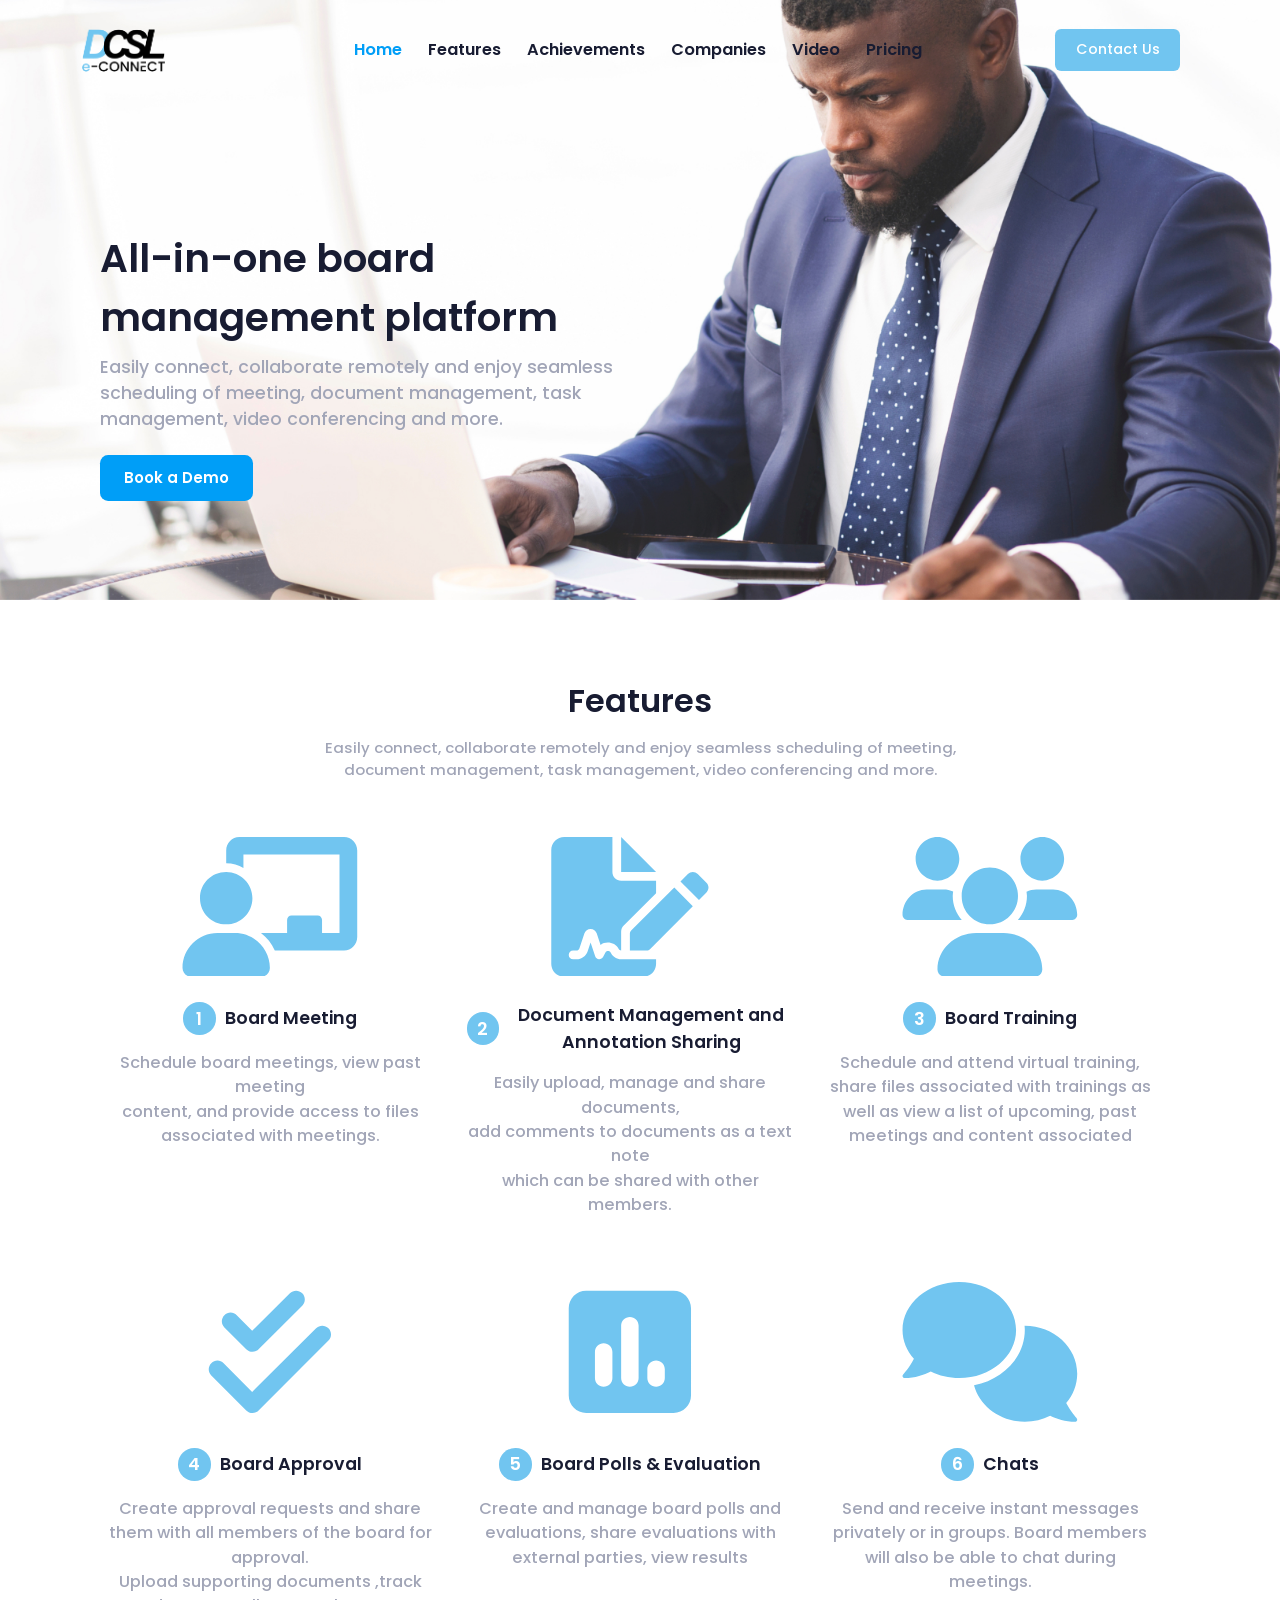
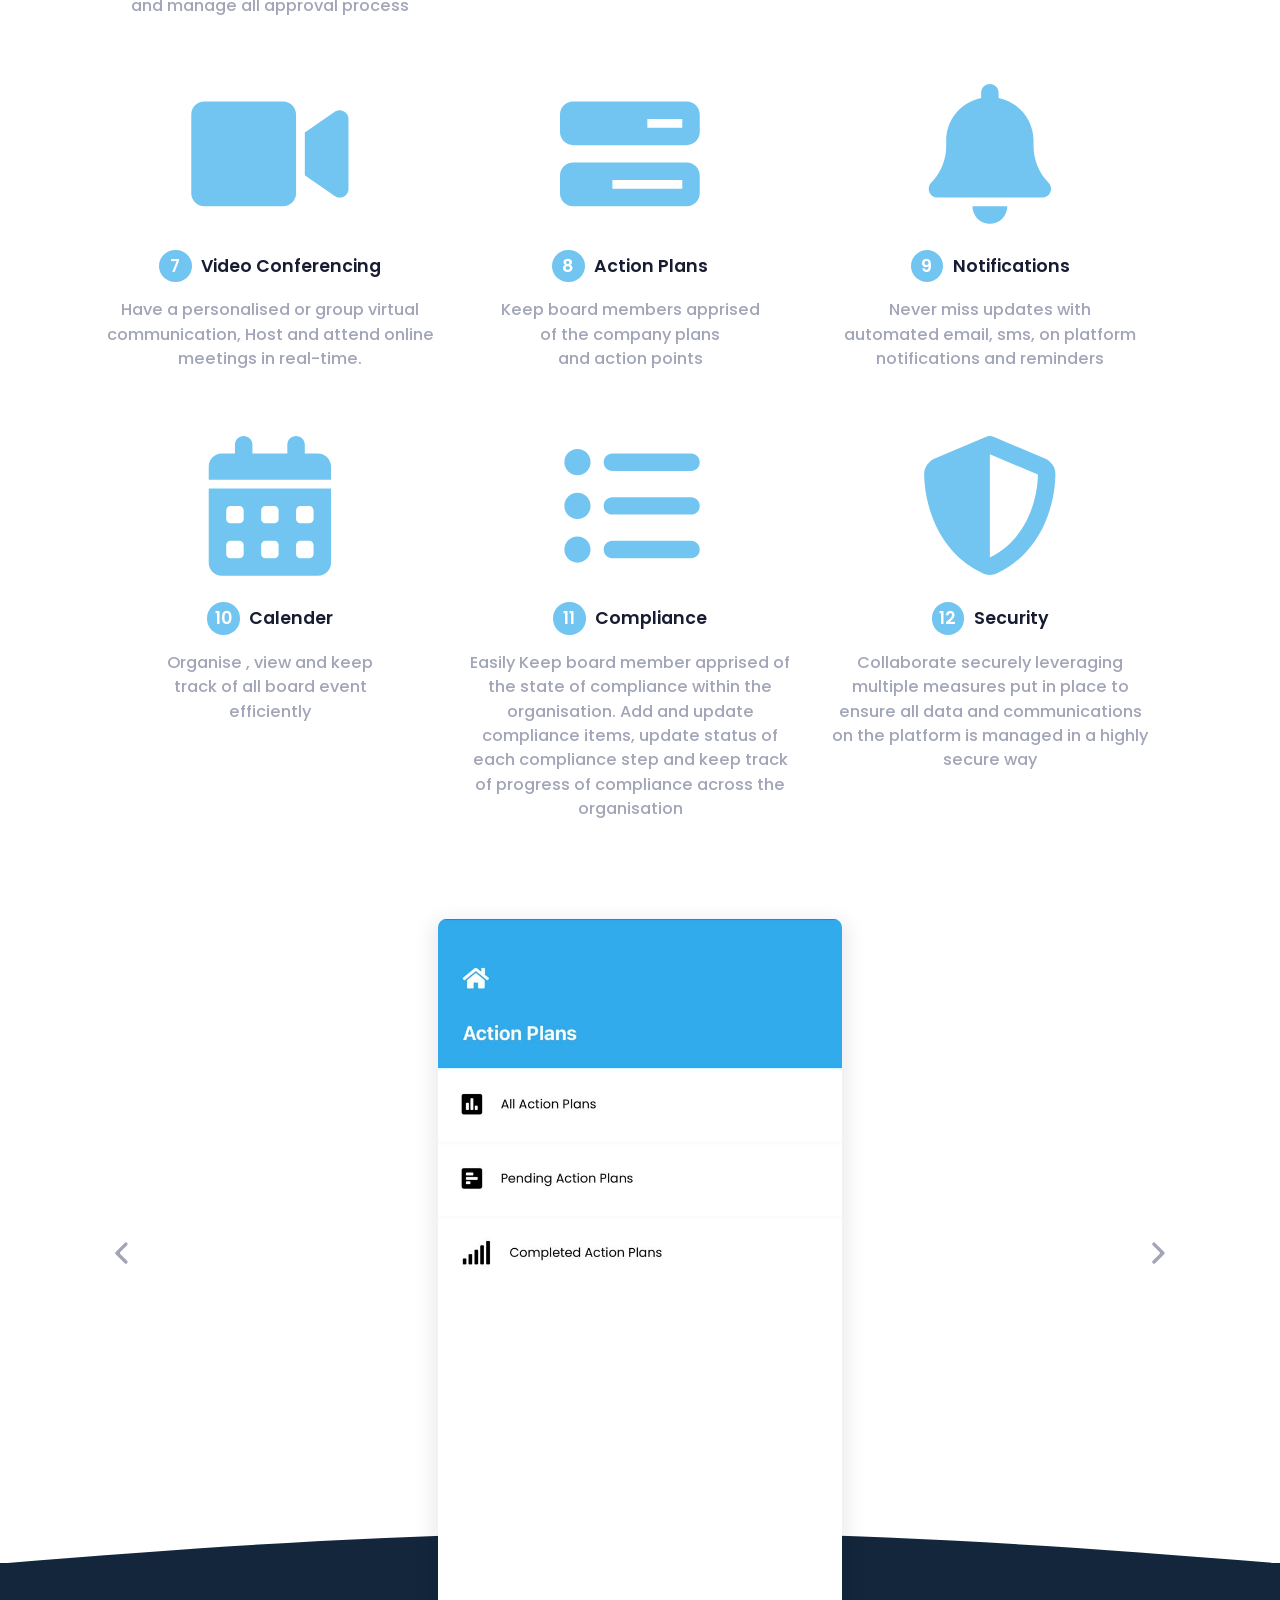
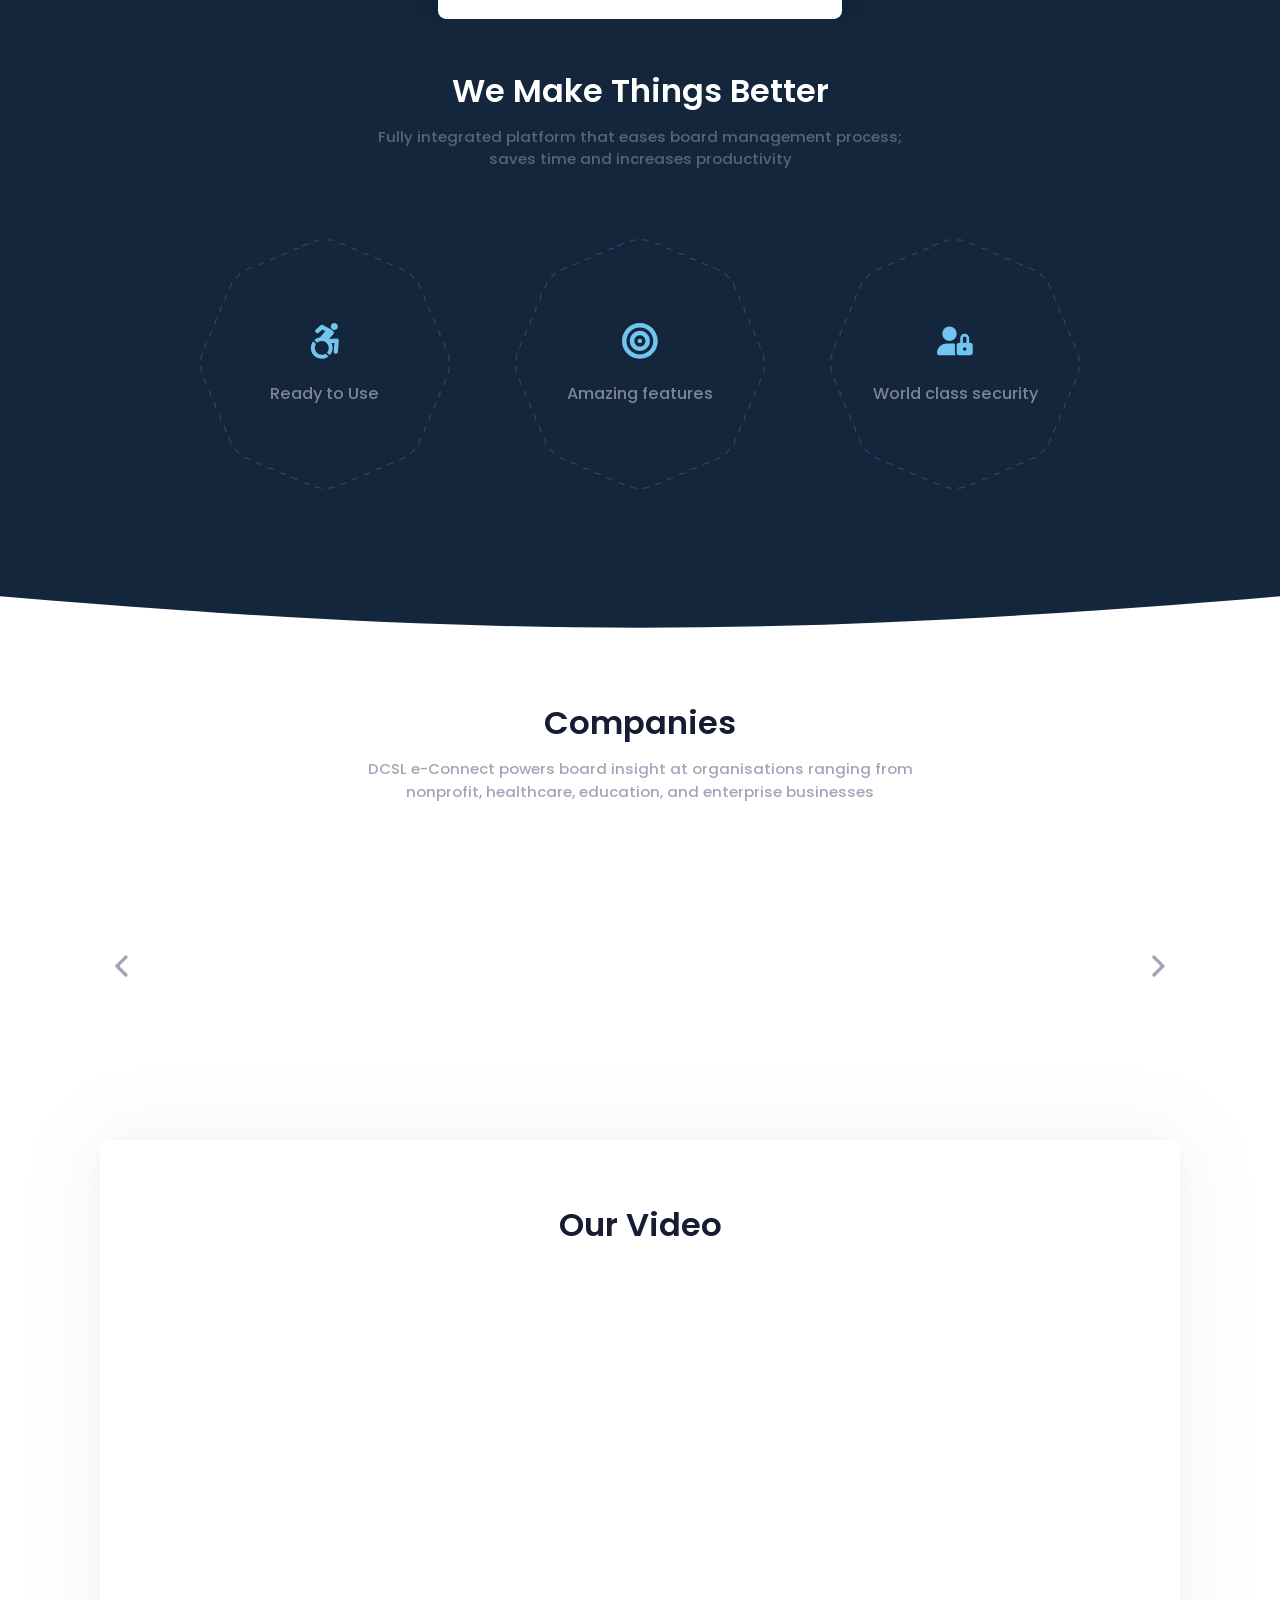
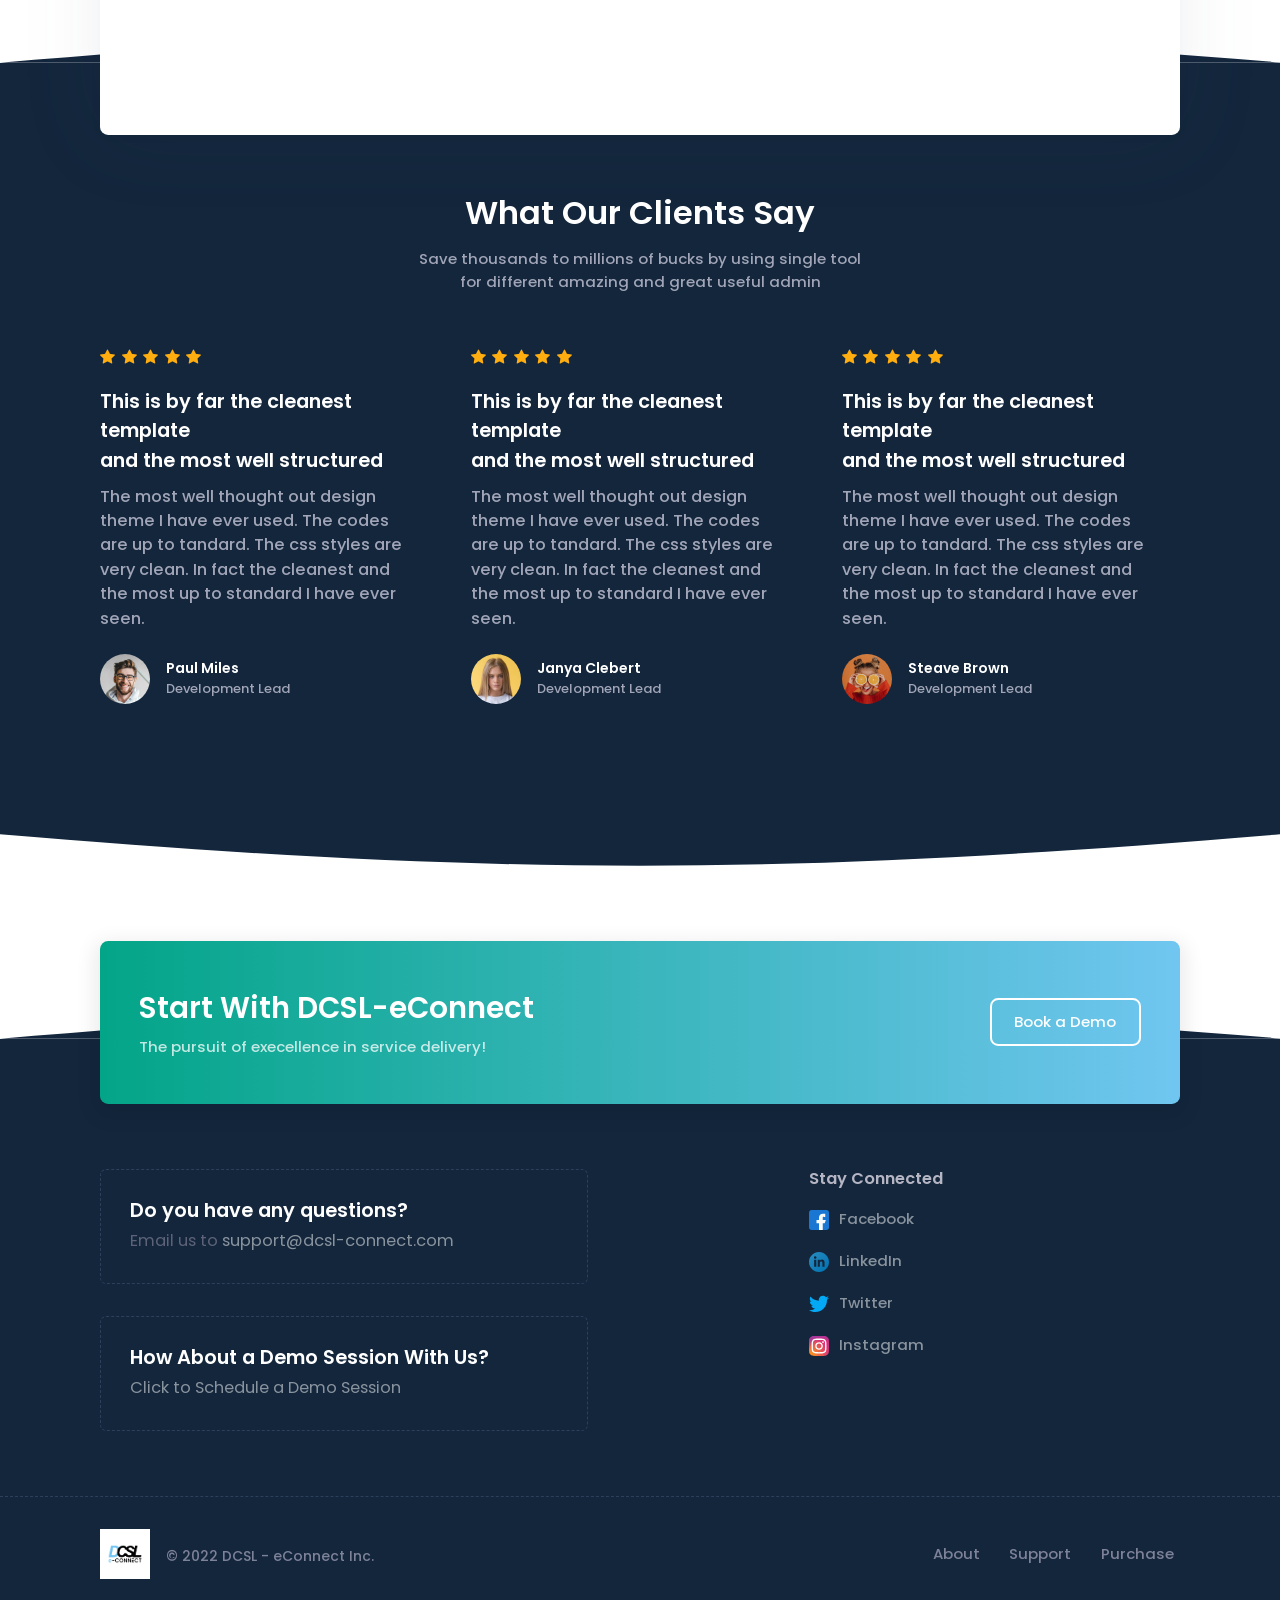
==== commit 71960f8e: "Added social media links" ====
--- a/index.html
+++ b/index.html
@@ -130,7 +130,7 @@
 								<!--end::Menu wrapper-->
 								<!--begin::Toolbar-->
 								<div class="flex-equal text-end ms-1">
-									<a href="#" class="btn btn-success">Contact Us</a>
+									<a href="https://lv3bz0svqq1.typeform.com/to/jaNFKTRx" target="_blank" class="btn btn-success">Contact Us</a>
 								</div>
 								<!--end::Toolbar-->
 							</div>
@@ -1122,58 +1122,33 @@
 							<!--begin::Col-->
 							<div class="col-lg-6 ps-lg-16">
 								<!--begin::Navs-->
-								<div class="d-flex justify-content-center">
-									<!--begin::Links-->
-									<div class="d-flex fw-bold flex-column me-20">
-										<!--begin::Subtitle-->
-										<h4 class="fw-bolder text-gray-400 mb-6">More resources</h4>
-										<!--end::Subtitle-->
-										<!--begin::Link-->
-										<a href="javascript:void(0)" class="text-white opacity-50 text-hover-primary fs-5 mb-6">FAQ</a>
-										<!--end::Link-->
-										<!--begin::Link-->
-										<a href="javascript:void(0)" class="text-white opacity-50 text-hover-primary fs-5 mb-6">Documentation</a>
-										<!--end::Link-->
-										<!--begin::Link-->
-										<a href="javascript:void(0)" class="text-white opacity-50 text-hover-primary fs-5 mb-6">Video Tutotials</a>
-										<!--end::Link-->
-										<!--begin::Link-->
-										<a href="javascript:void(0)" class="text-white opacity-50 text-hover-primary fs-5 mb-6">Changelog</a>
-										<!--end::Link-->
-										<!--begin::Link-->
-										<a href="javascript:void(0)" class="text-white opacity-50 text-hover-primary fs-5 mb-6">Support Forum</a>
-										<!--end::Link-->
-										<!--begin::Link-->
-										<a href="javascript:void(0)" class="text-white opacity-50 text-hover-primary fs-5">Blog</a>
-										<!--end::Link-->
-									</div>
-									<!--end::Links-->
+								<div class="d-flex ps-lg-16 justify-content-left">
 									<!--begin::Links-->
 									<div class="d-flex fw-bold flex-column ms-lg-20">
 										<!--begin::Subtitle-->
 										<h4 class="fw-bolder text-gray-400 mb-6">Stay Connected</h4>
 										<!--end::Subtitle-->
 										<!--begin::Link-->
-										<a href="javascript:void(0)" class="mb-6">
+										<a href="https://web.facebook.com/DCSL-e-Connect-101648915899381" class="mb-6">
 											<img src="assets/media/svg/brand-logos/facebook-4.svg" class="h-20px me-2" alt="" />
 											<span class="text-white opacity-50 text-hover-primary fs-5 mb-6">Facebook</span>
 										</a>
 										<!--end::Link-->
 										<!--begin::Link-->
-										<a href="javascript:void(0)" class="mb-6">
+										<a href="https://www.linkedin.com/company/dcsleconnect" class="mb-6">
 											<img src="assets/media/svg/brand-logos/linkedin-1.svg" class="h-20px me-2" alt="" />
 											<span class="text-white opacity-50 text-hover-primary fs-5 mb-6">LinkedIn</span>
 										</a>
 										<!--end::Link-->
 										<!--begin::Link-->
-										<a href="javascript:void(0)" class="mb-6">
+										<a href="http://www.twitter.com/dcsleconnect" class="mb-6">
 											<img src="assets/media/svg/brand-logos/twitter.svg" class="h-20px me-2" alt="" />
 											<span class="text-white opacity-50 text-hover-primary fs-5 mb-6">Twitter</span>
 										</a>
 										<!--end::Link-->
 									
 										<!--begin::Link-->
-										<a href="javascript:void(0)" class="mb-6">
+										<a href="https://www.instagram.com/dcsleconnect/" class="mb-6">
 											<img src="assets/media/svg/brand-logos/instagram-2-1.svg" class="h-20px me-2" alt="" />
 											<span class="text-white opacity-50 text-hover-primary fs-5 mb-6">Instagram</span>
 										</a>
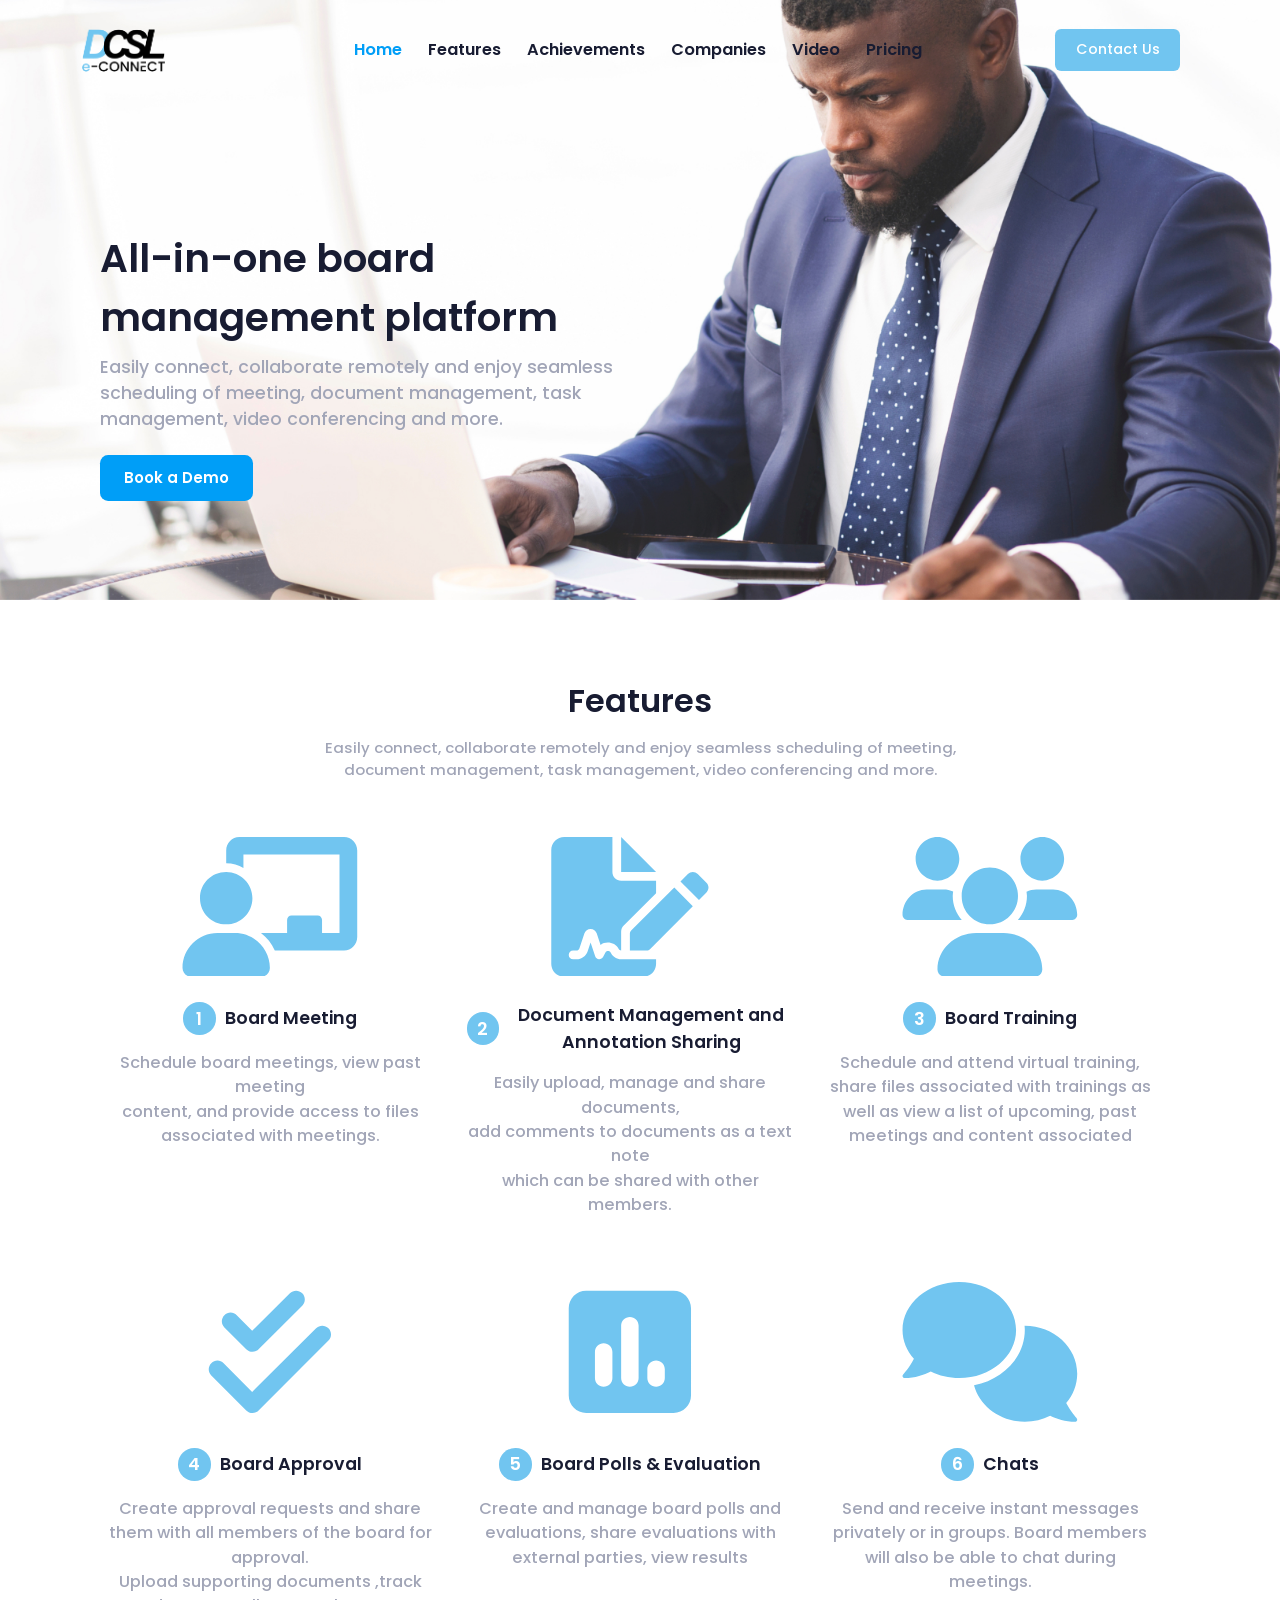
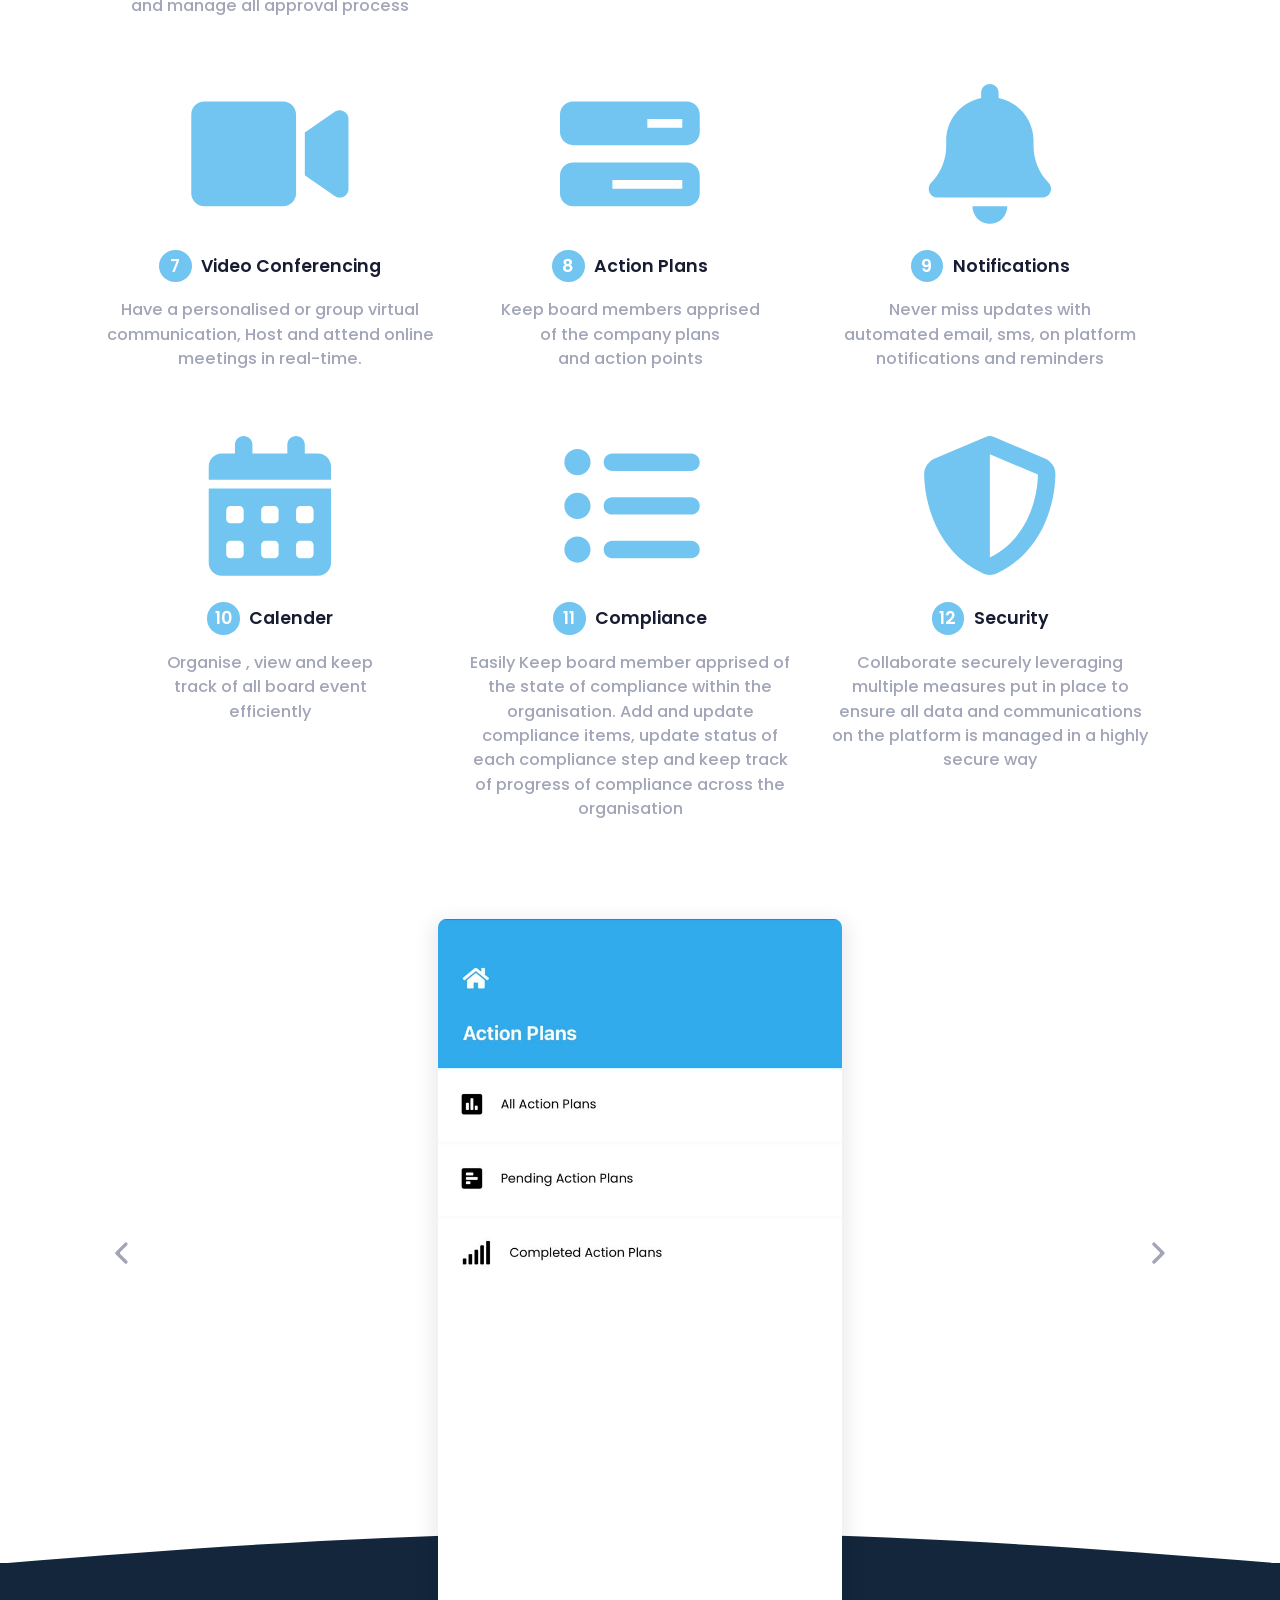
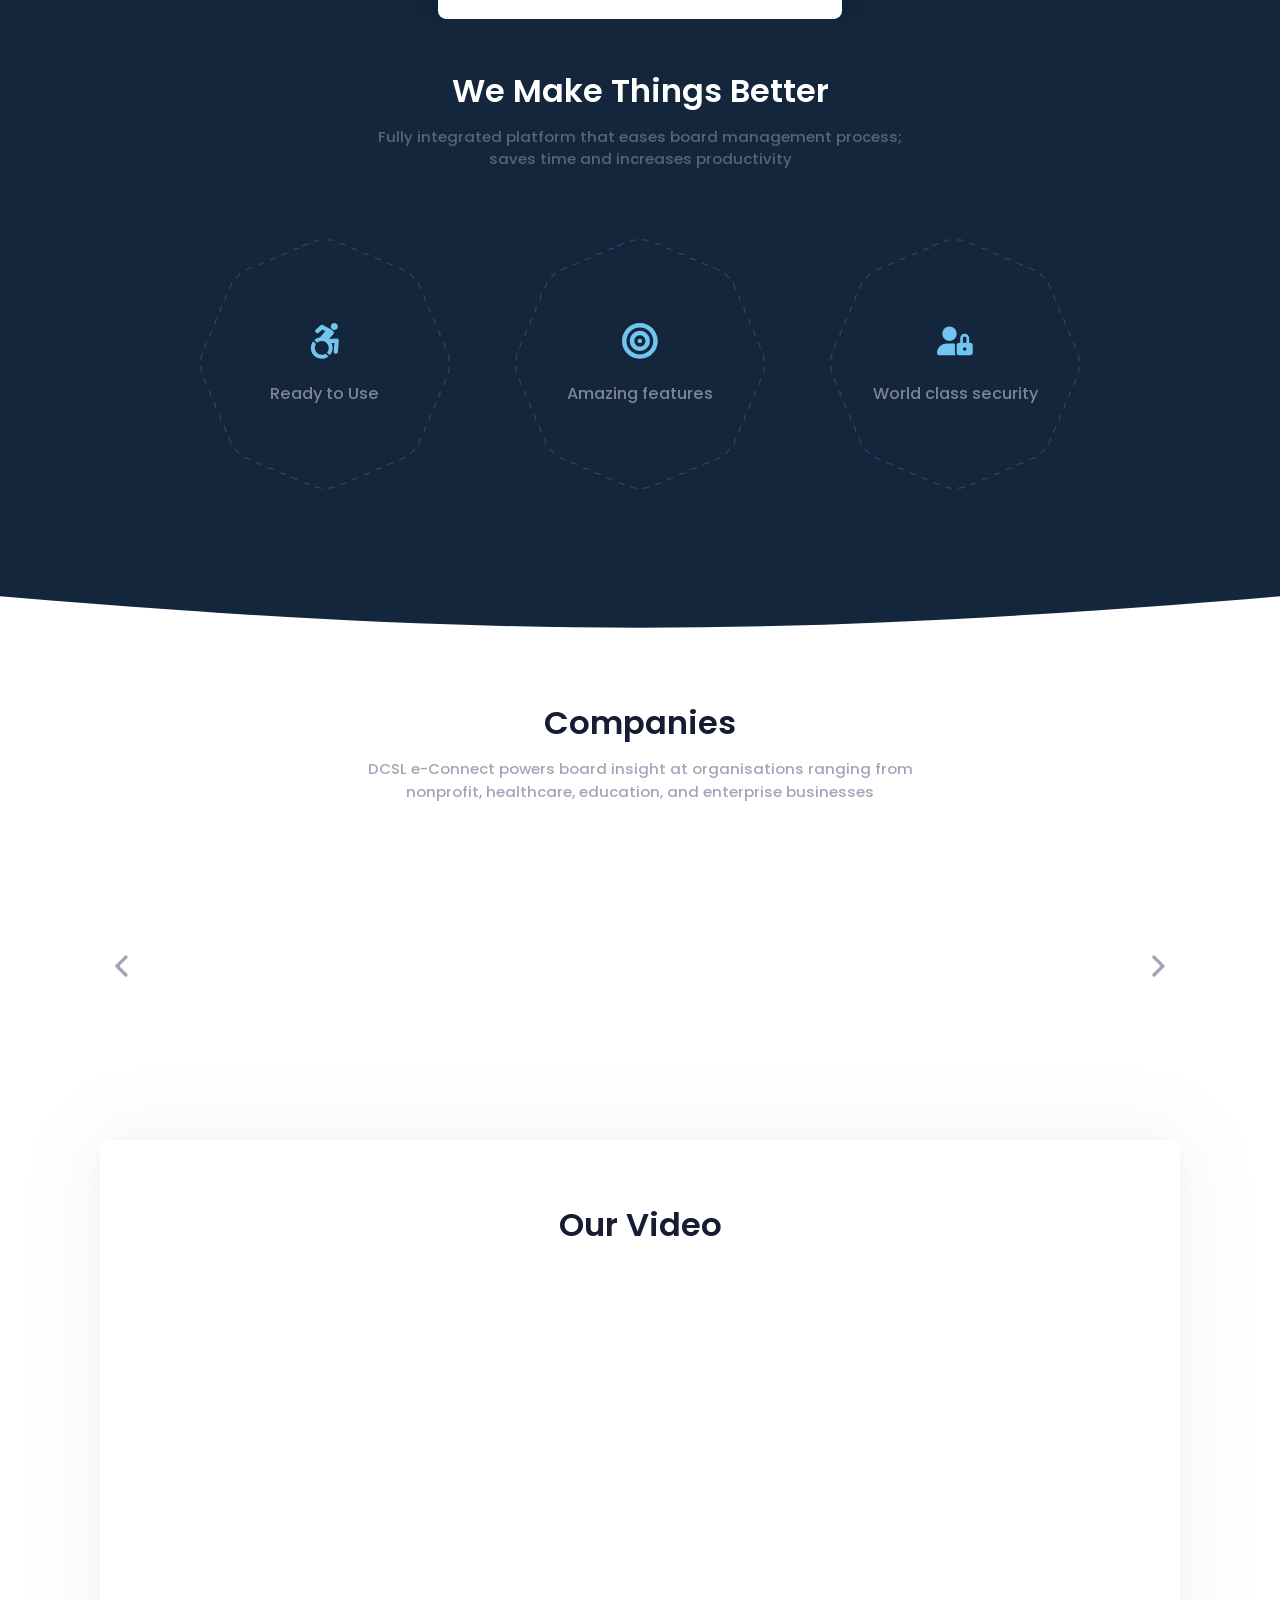
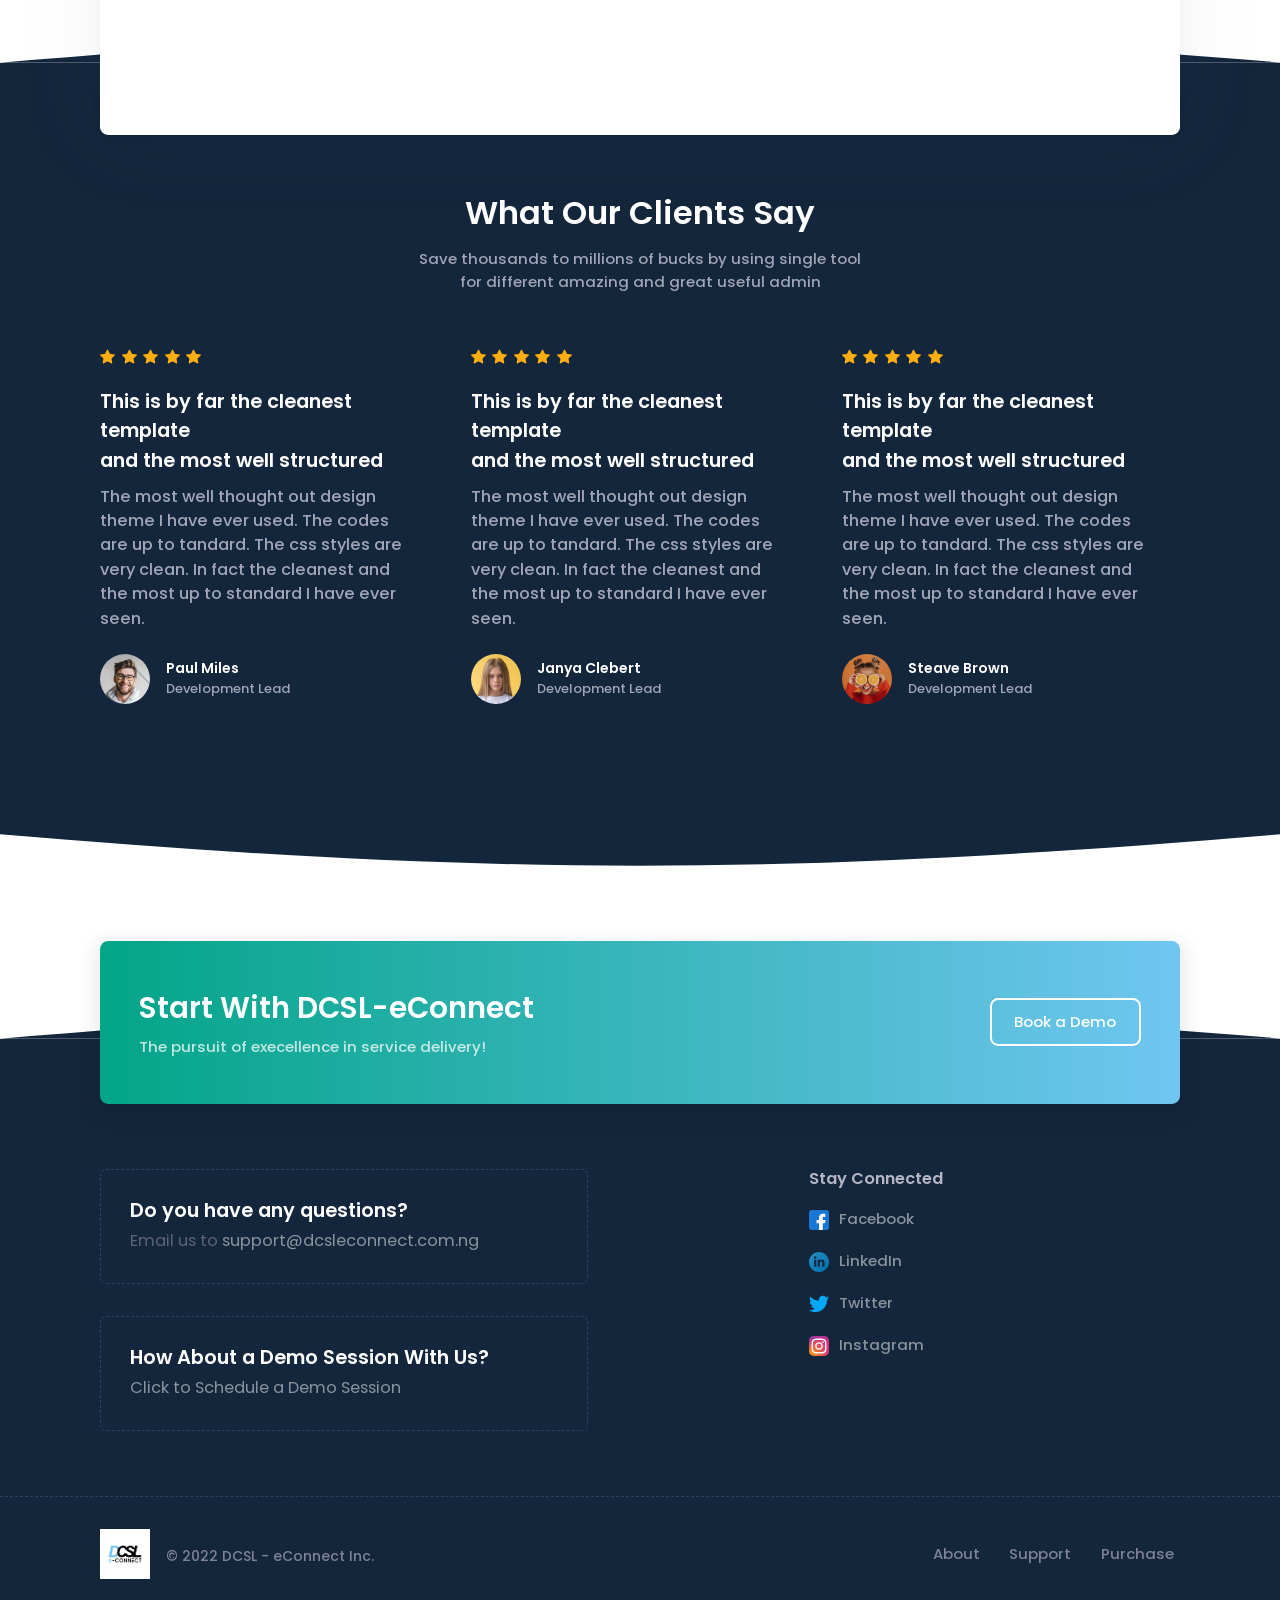
==== commit 328eec28: "Added form link" ====
--- a/index.html
+++ b/index.html
@@ -130,7 +130,7 @@
 								<!--end::Menu wrapper-->
 								<!--begin::Toolbar-->
 								<div class="flex-equal text-end ms-1">
-									<a href="https://lv3bz0svqq1.typeform.com/to/jaNFKTRx" target="_blank" class="btn btn-success">Contact Us</a>
+									<a href="https://share.hsforms.com/1nHBLq5KkQRCbTx2rbDU6nAd5qik" target="_blank" class="btn btn-success">Contact Us</a>
 								</div>
 								<!--end::Toolbar-->
 							</div>
@@ -150,7 +150,7 @@
 								<div class="fs-3 text-muted fw-bold mb-7">Easily connect, collaborate remotely and enjoy seamless scheduling of meeting,  
 									document management, task management, video conferencing and more.</div>
 								<!--begin::Action-->
-								<a href="../../demo1/dist/index.html" class="btn btn-primary btn-lg fw-bolder">Book a Demo</a>
+								<a href="https://share.hsforms.com/1nHBLq5KkQRCbTx2rbDU6nAd5qik" class="btn btn-primary btn-lg fw-bolder">Book a Demo</a>
 								<!--end::Action-->
 							</div>
 							<!--end::Heading-->
@@ -1070,7 +1070,7 @@
 						</div>
 						<!--end::Content-->
 						<!--begin::Link-->
-						<a href="https://1.envato.market/EA4JP" class="btn btn-lg btn-outline border-2 btn-outline-white flex-shrink-0 my-2">Book a Demo</a>
+						<a href="https://share.hsforms.com/1nHBLq5KkQRCbTx2rbDU6nAd5qik" class="btn btn-lg btn-outline border-2 btn-outline-white flex-shrink-0 my-2">Book a Demo</a>
 						<!--end::Link-->
 					</div>
 					<!--end::Highlight-->
@@ -1102,7 +1102,7 @@
 									<!--end::Title-->
 									<!--begin::Text-->
 									<span class="fw-normal fs-4 text-gray-700">Email us to
-									<a href="javascript:void(0)" class="text-white opacity-50 text-hover-primary">support@dcsl-connect.com</a></span>
+									<a href="mailto:support@dcsleconnect.com.ng" class="text-white opacity-50 text-hover-primary">support@dcsleconnect.com.ng</a></span>
 									<!--end::Text-->
 								</div>
 								<!--end::Block-->
@@ -1113,7 +1113,7 @@
 									<!--end::Title-->
 									<!--begin::Text-->
 									<span class="fw-normal fs-4 text-gray-700">
-									<a href="javascript:void(0)" class="text-white opacity-50 text-hover-primary">Click to Schedule a Demo Session</a></span>
+									<a href="https://share.hsforms.com/1nHBLq5KkQRCbTx2rbDU6nAd5qik" class="text-white opacity-50 text-hover-primary">Click to Schedule a Demo Session</a></span>
 									<!--end::Text-->
 								</div>
 								<!--end::Block-->
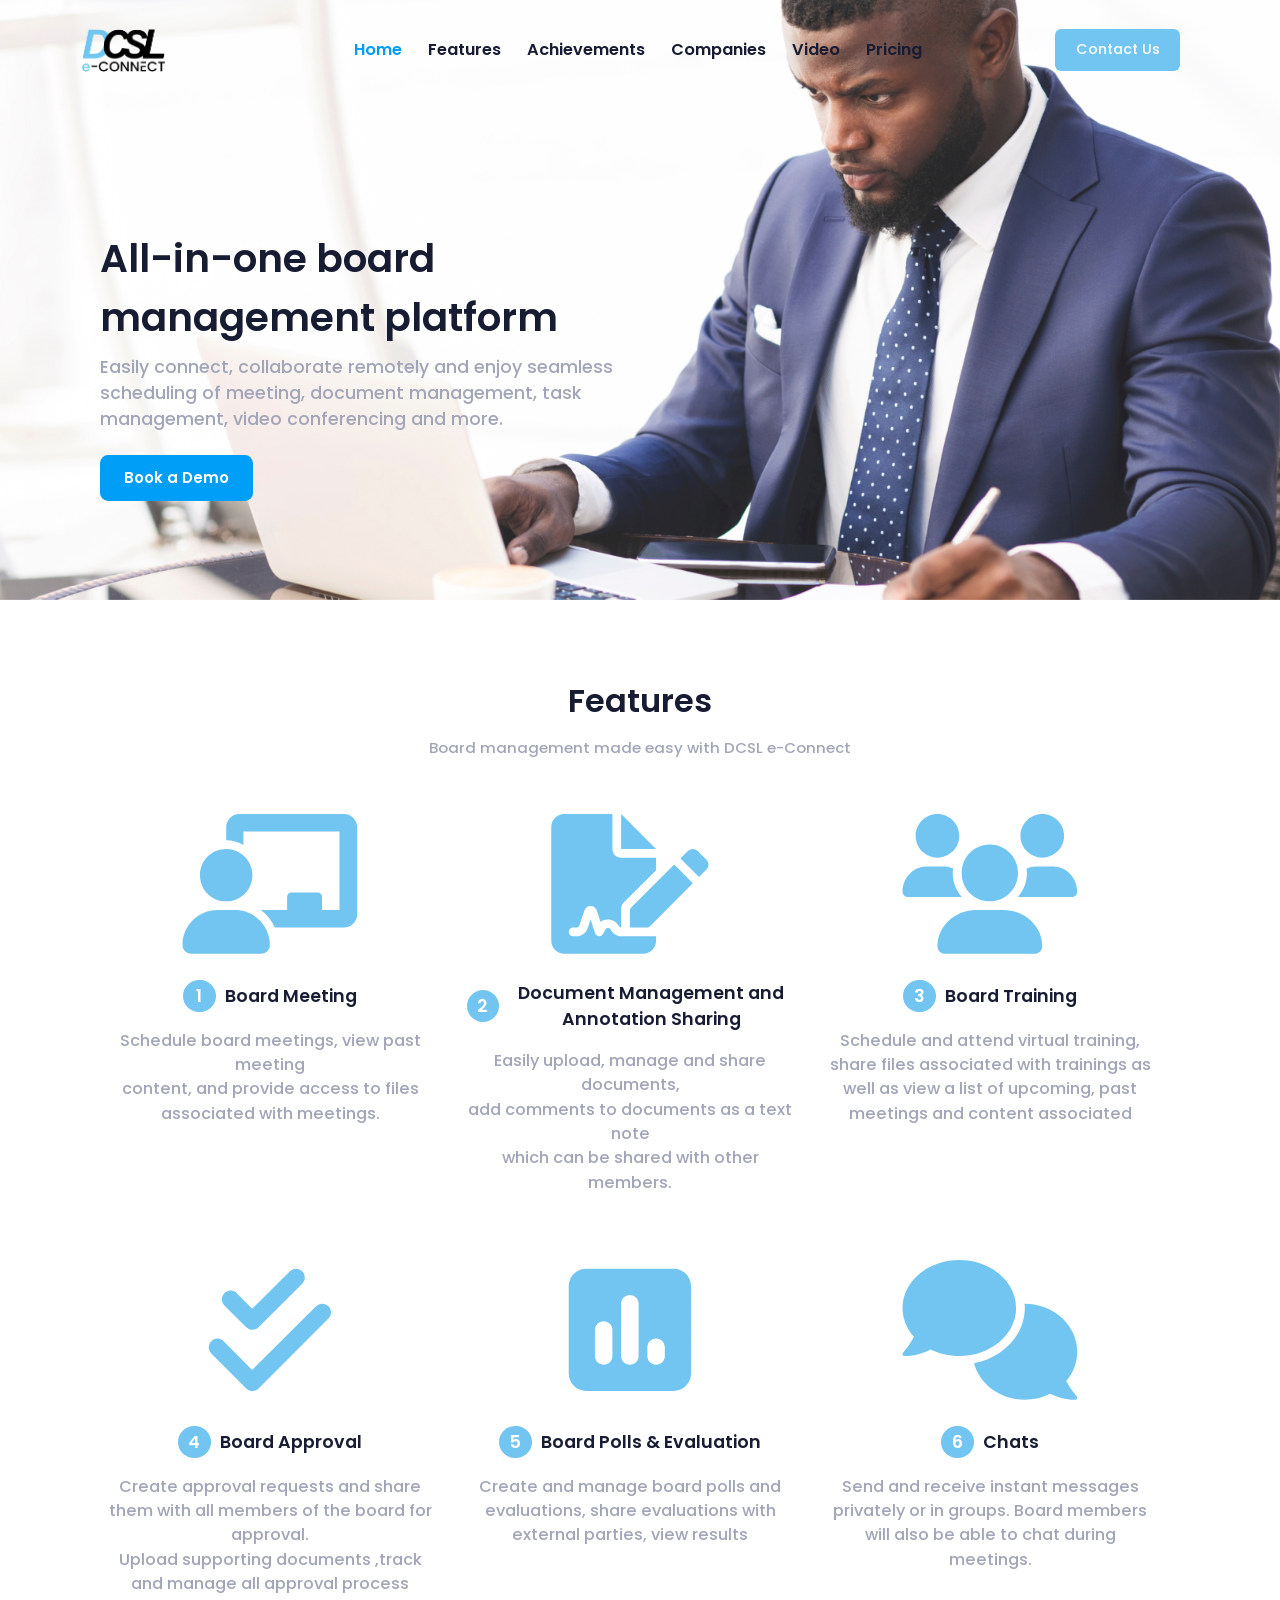
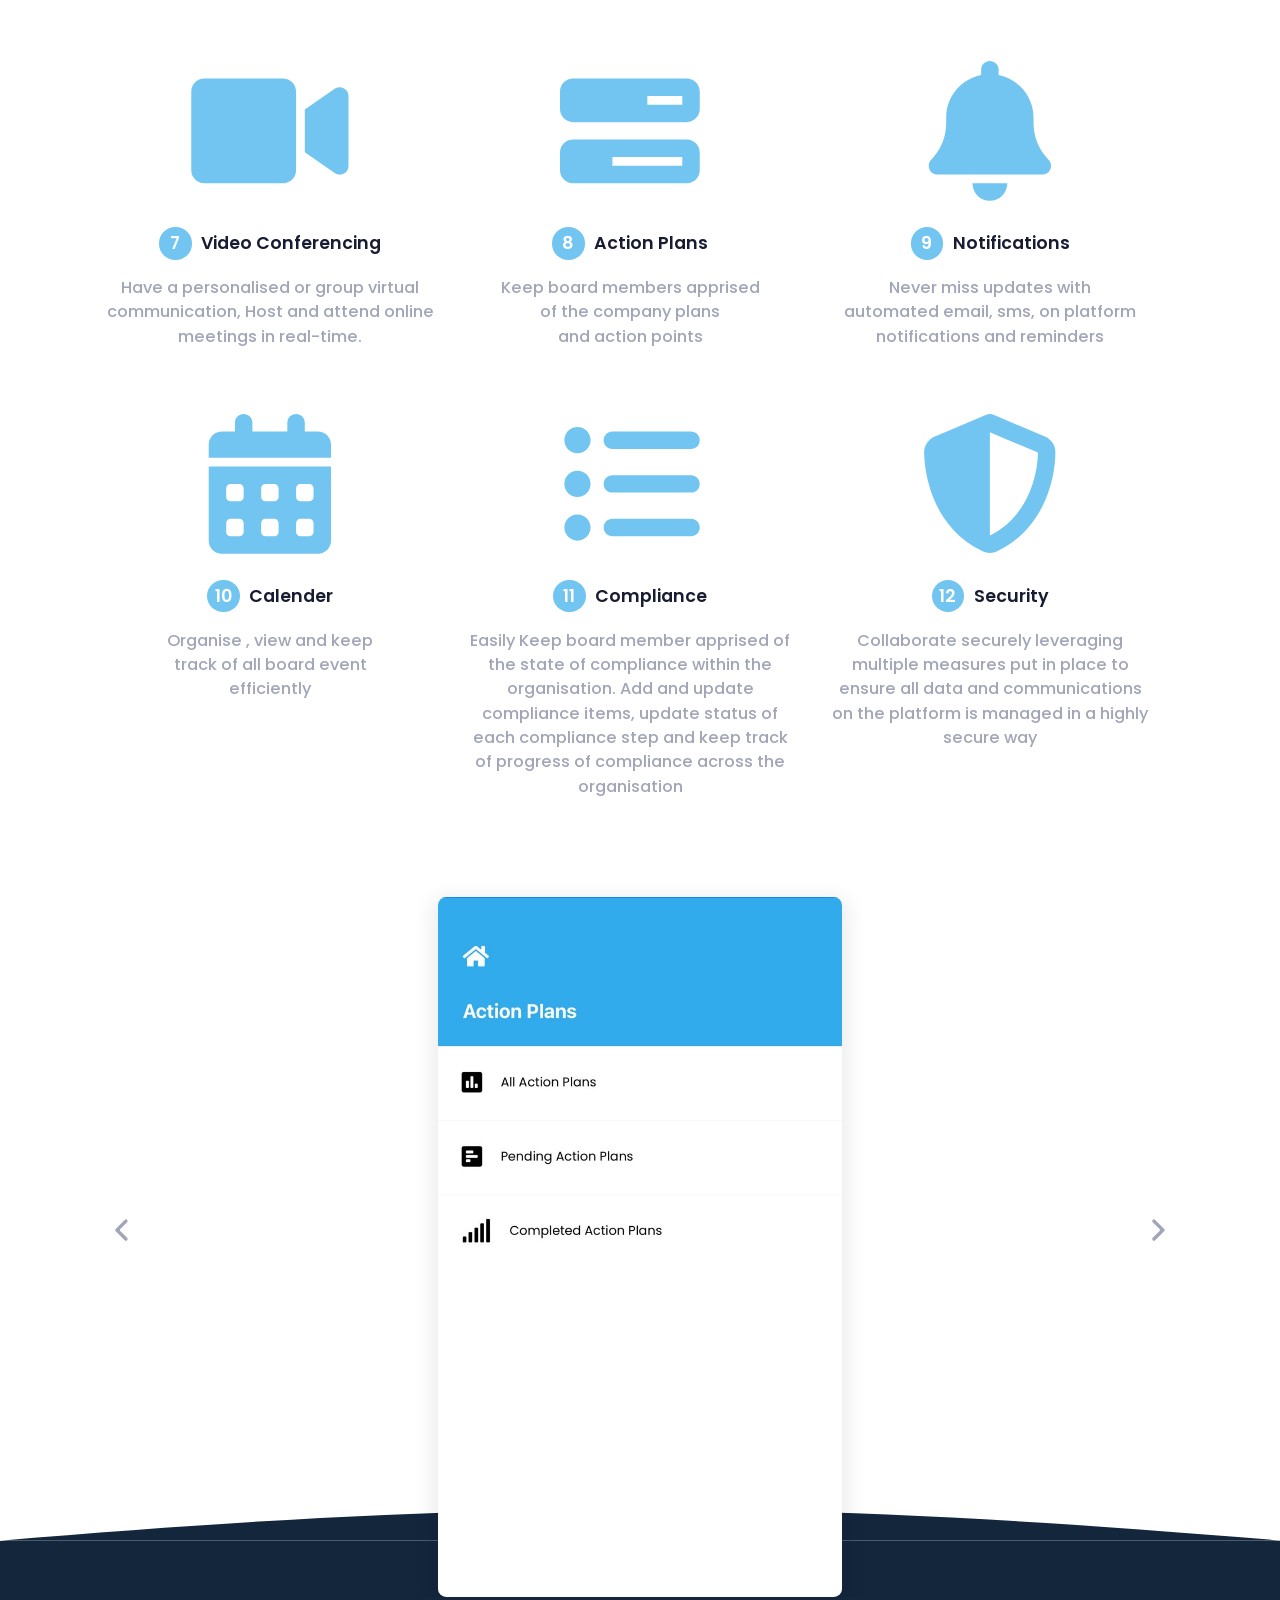
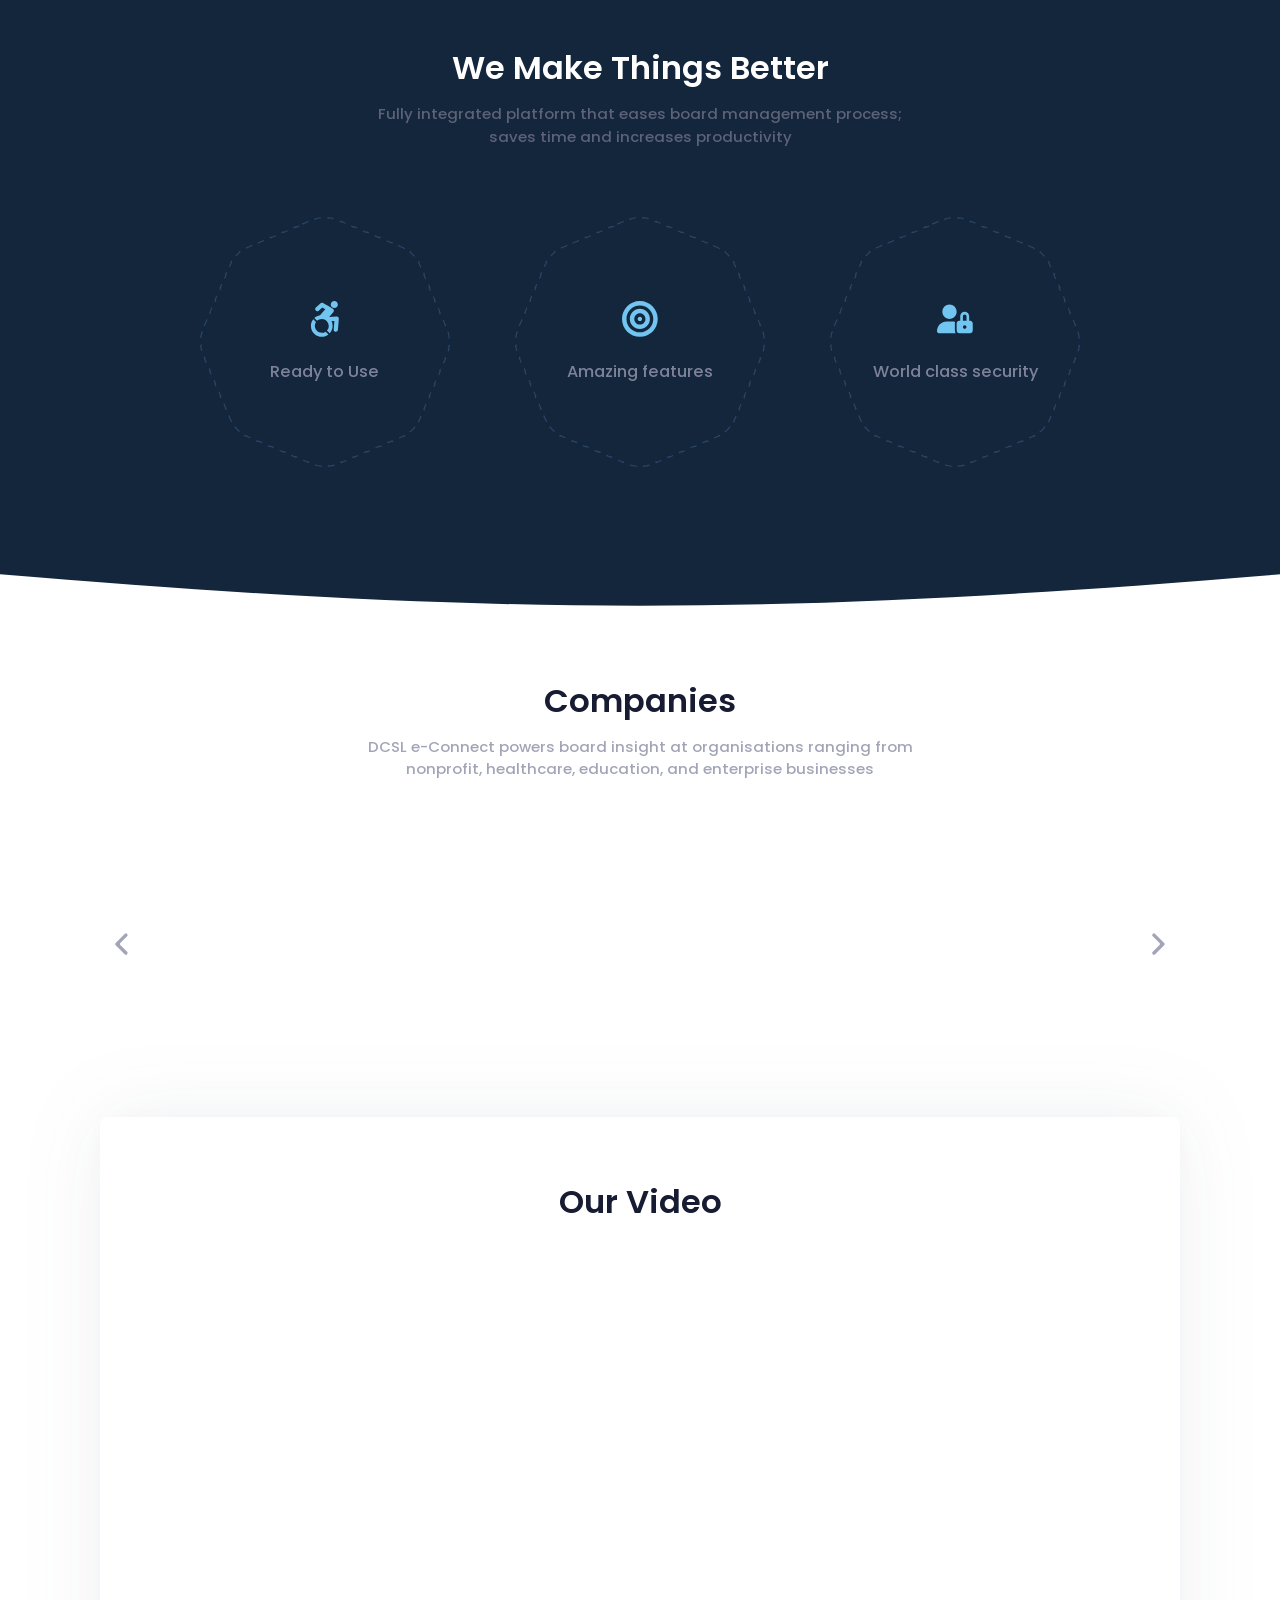
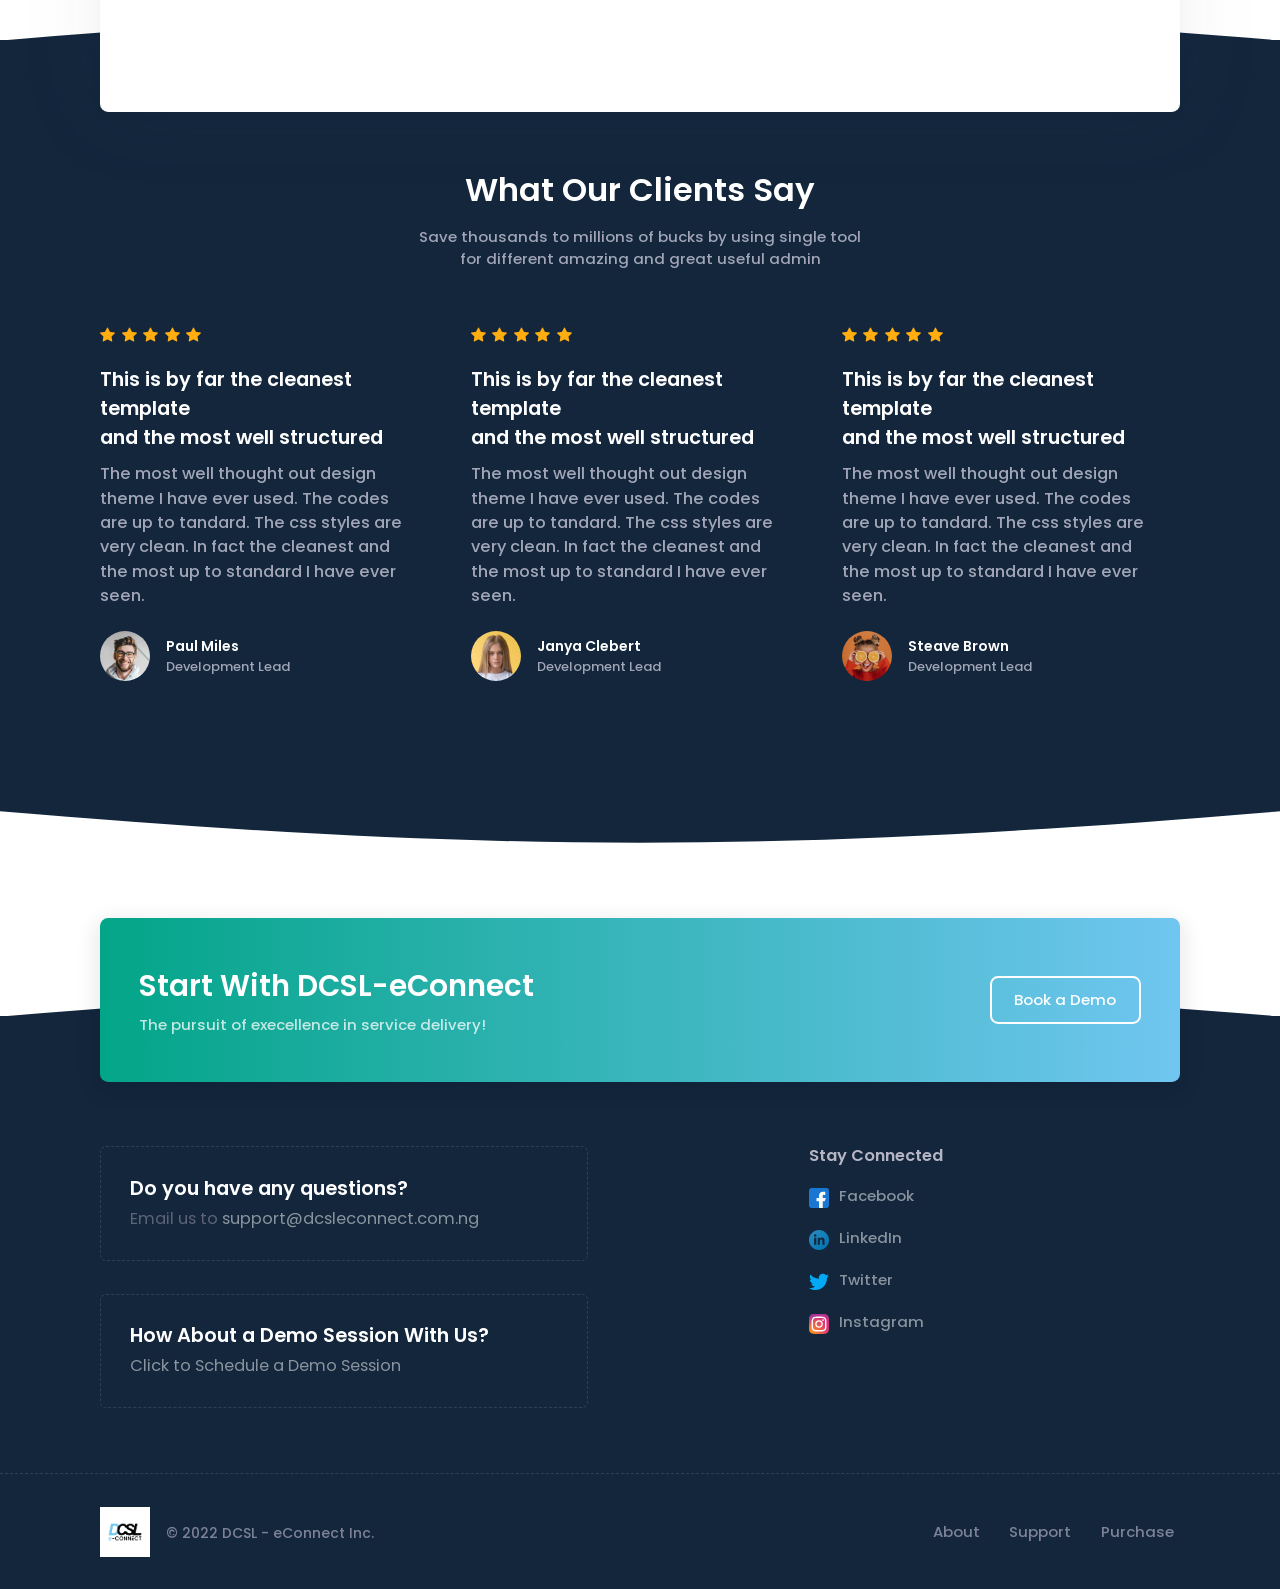
==== commit 0c94c142: "changed header text" ====
--- a/index.html
+++ b/index.html
@@ -172,8 +172,7 @@
 						<h3 class="fs-2hx text-dark mb-5" id="features" data-kt-scroll-offset="{default: 100, lg: 150}">Features</h3>
 						<!--end::Title-->
 						<!--begin::Text-->
-						<div class="fs-5 text-muted fw-bold">Easily connect, collaborate remotely and enjoy seamless scheduling of meeting,  
-						<br />document management, task management, video conferencing and more.</div>
+						<div class="fs-5 text-muted fw-bold">Board management made easy with DCSL e-Connect</div>
 						<!--end::Text-->
 					</div>
 					<!--end::Heading-->
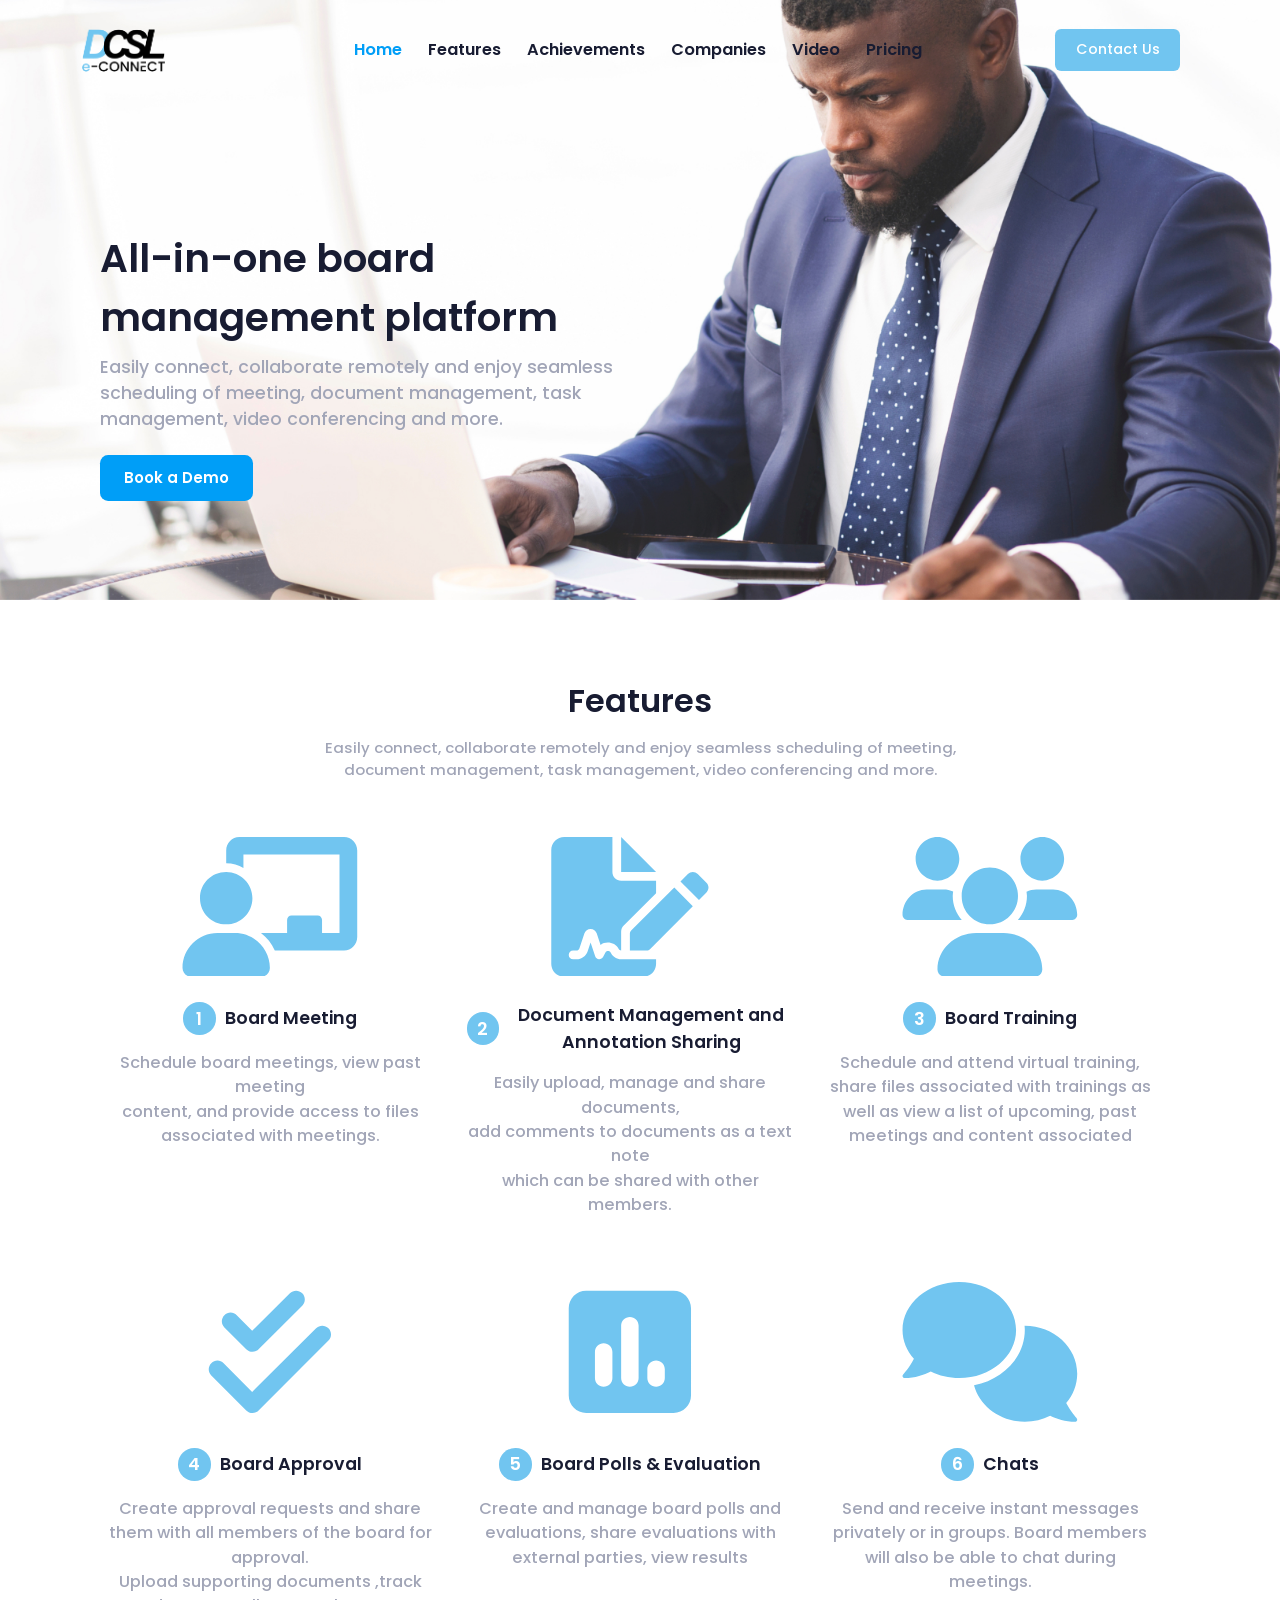
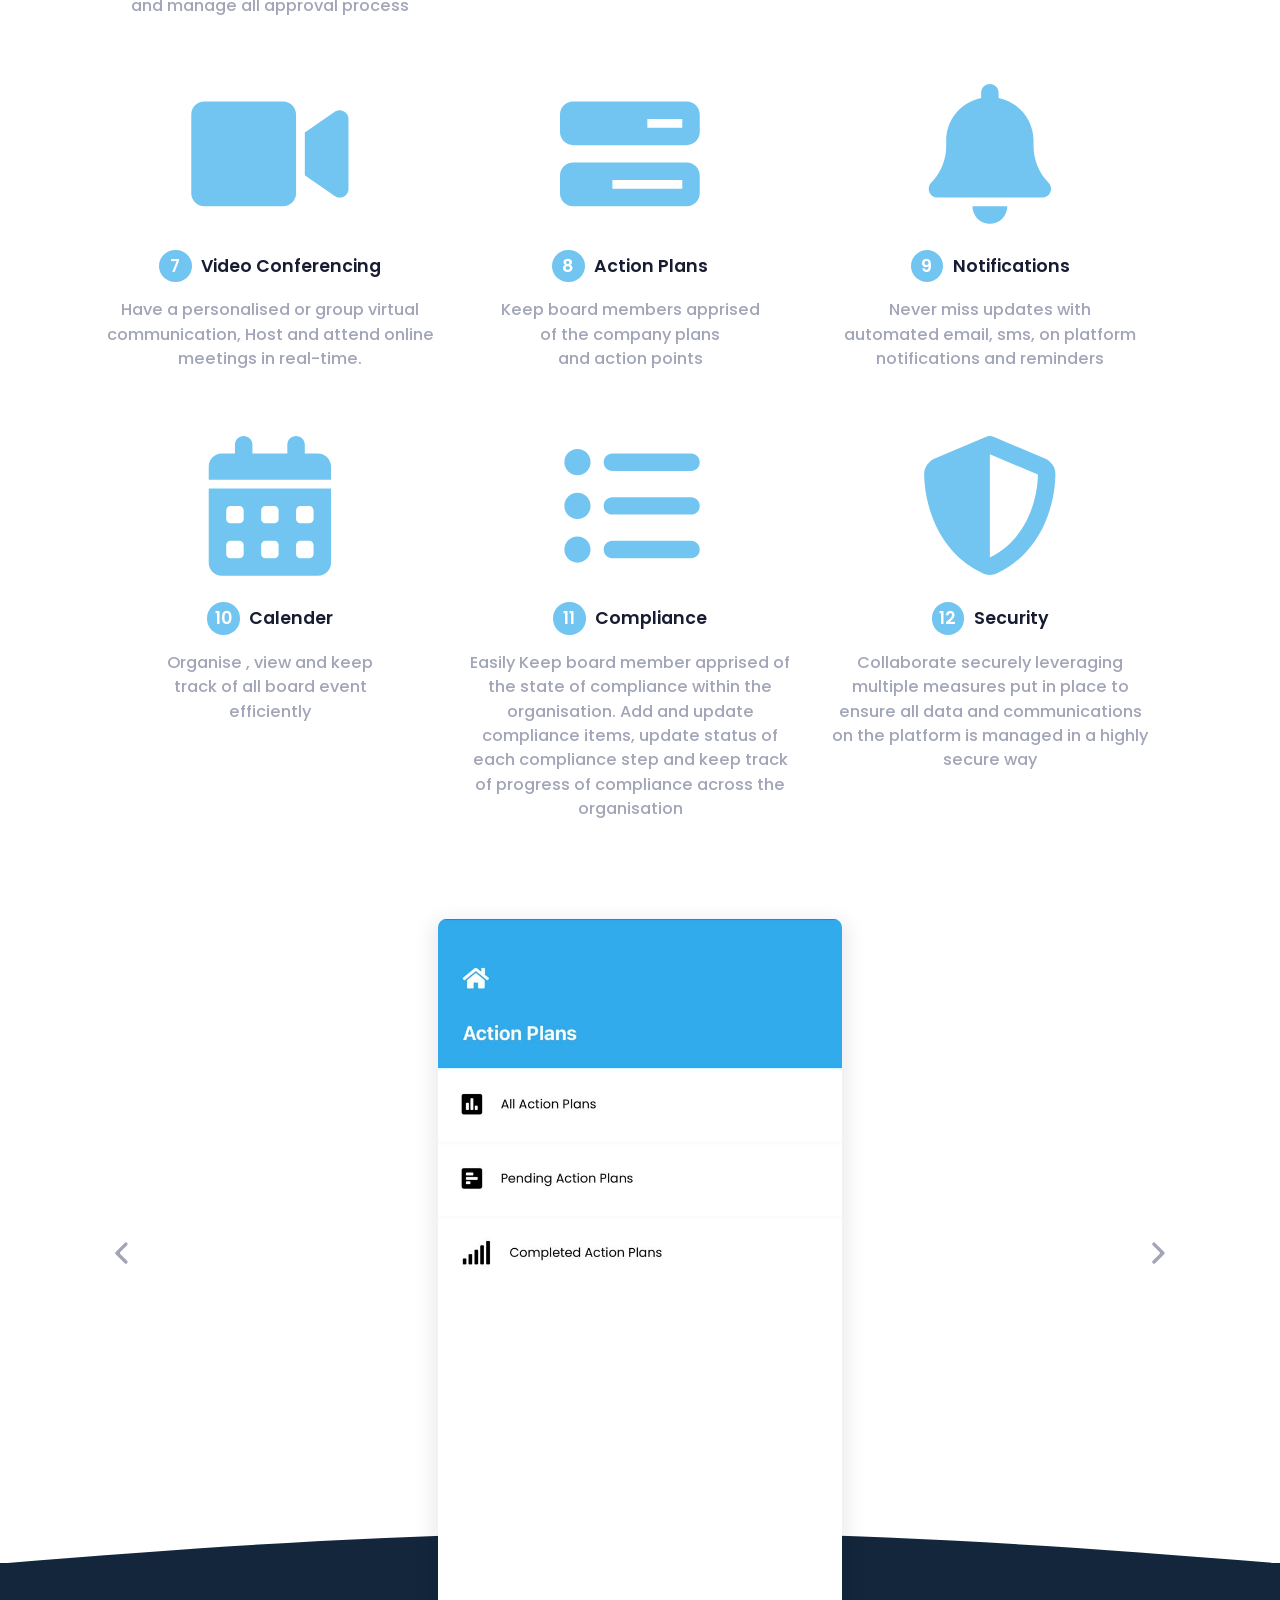
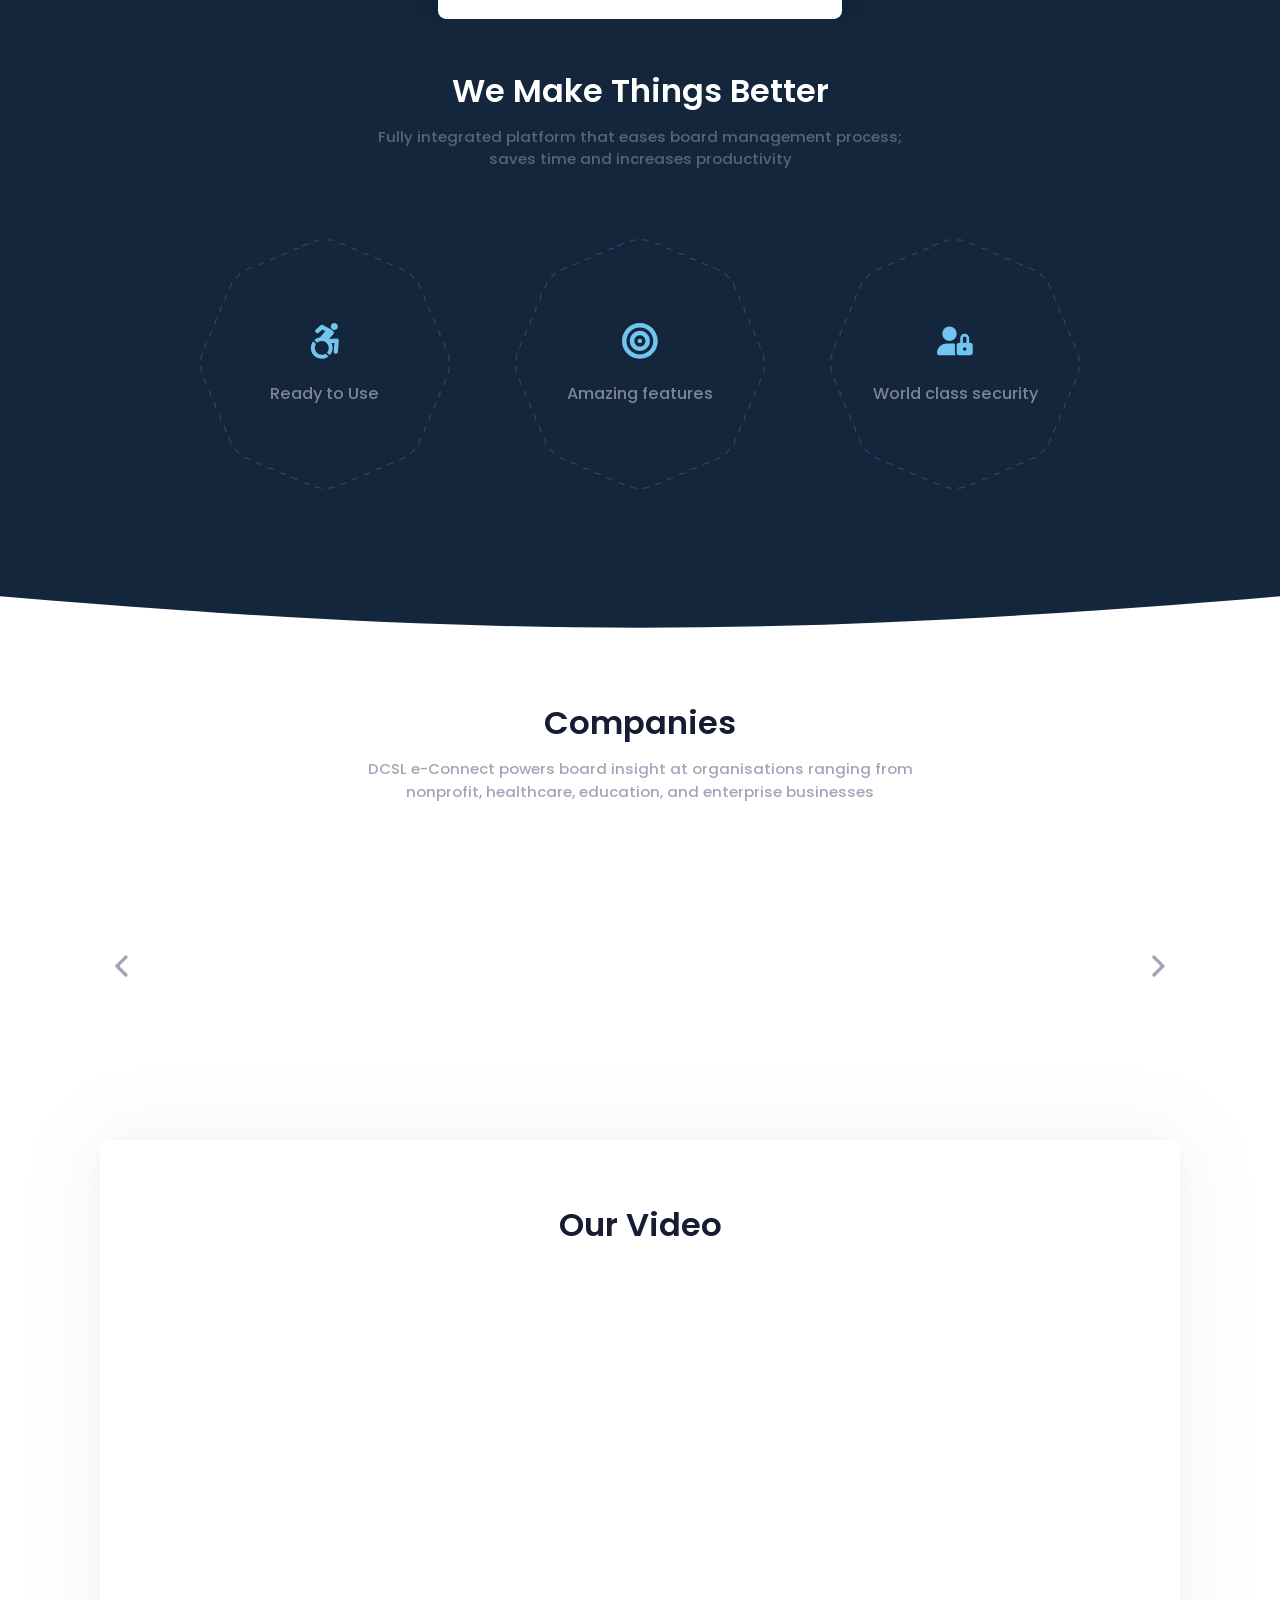
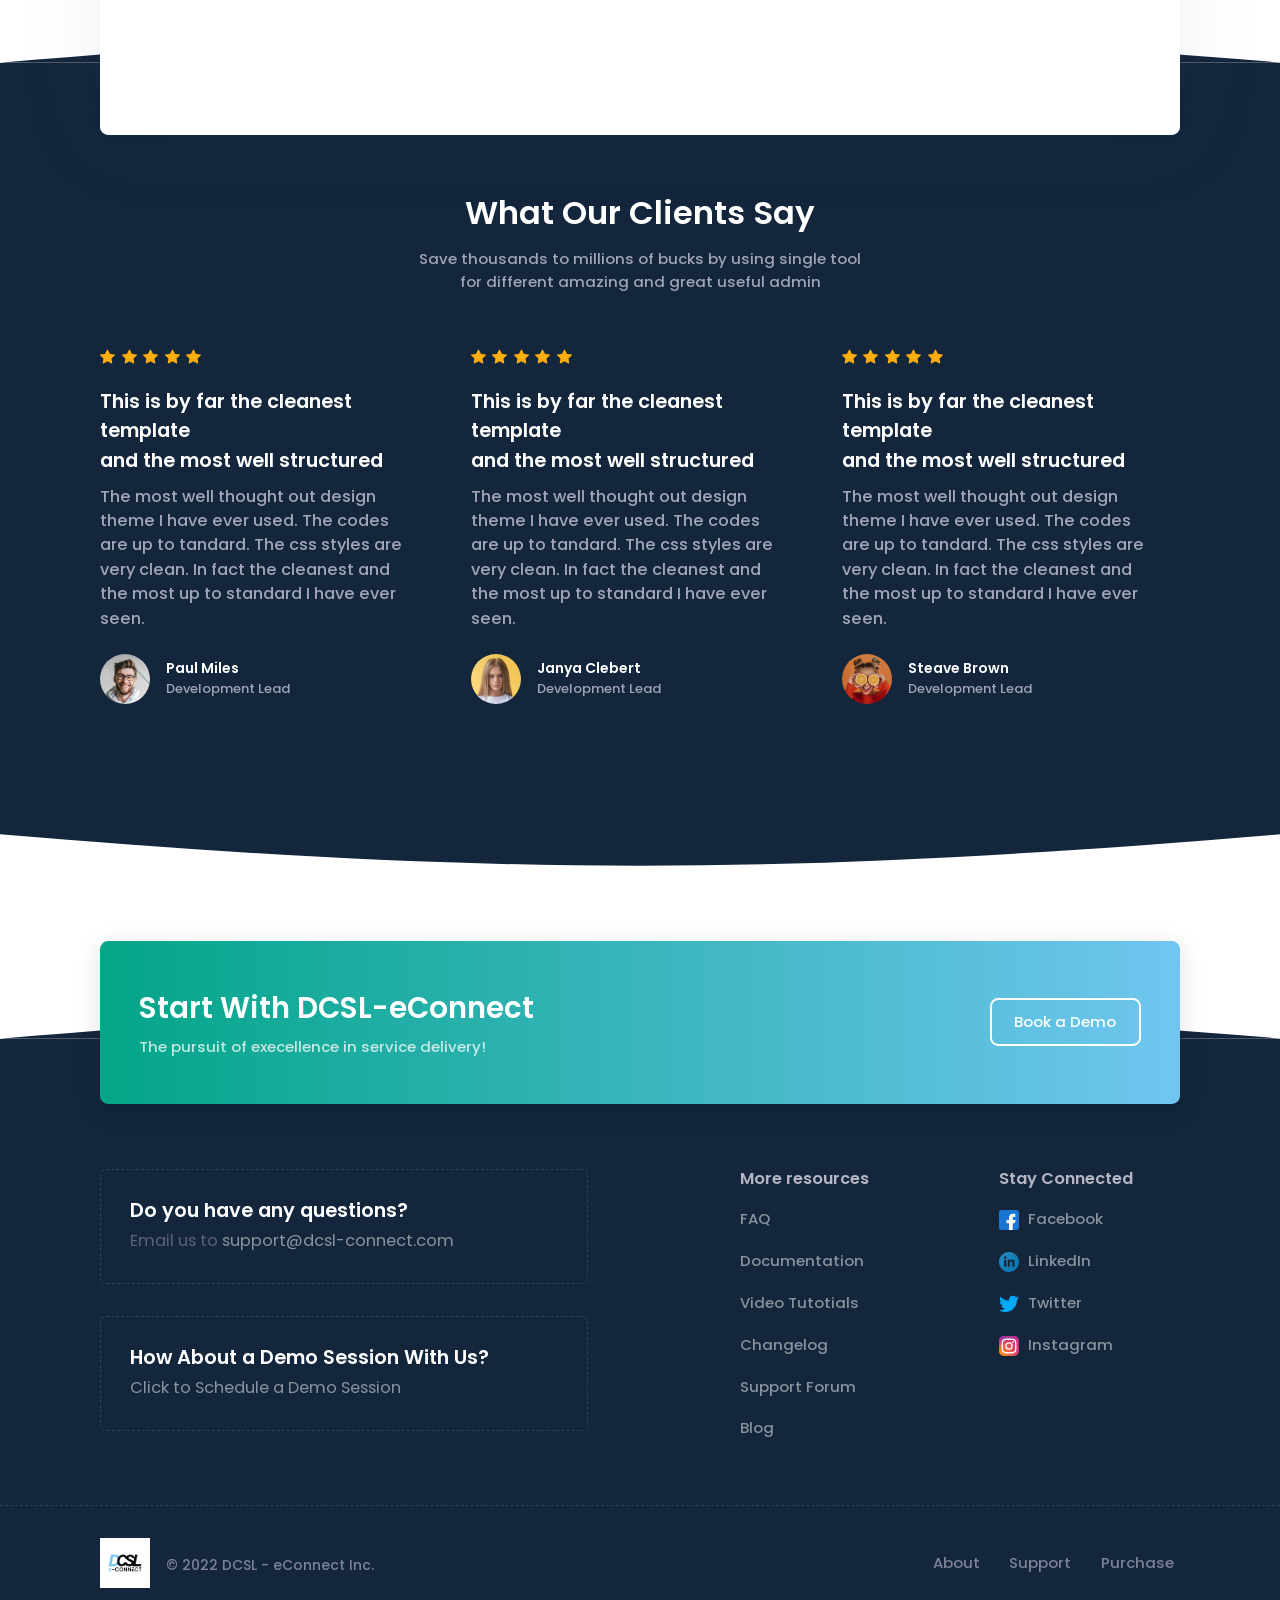
==== commit 8d8ceb8f: "Merge pull request #1 from dolaniyan/updated-david Updated layout" ====
--- a/index.html
+++ b/index.html
@@ -130,7 +130,7 @@
 								<!--end::Menu wrapper-->
 								<!--begin::Toolbar-->
 								<div class="flex-equal text-end ms-1">
-									<a href="https://share.hsforms.com/1nHBLq5KkQRCbTx2rbDU6nAd5qik" target="_blank" class="btn btn-success">Contact Us</a>
+									<a href="#" class="btn btn-success">Contact Us</a>
 								</div>
 								<!--end::Toolbar-->
 							</div>
@@ -150,7 +150,7 @@
 								<div class="fs-3 text-muted fw-bold mb-7">Easily connect, collaborate remotely and enjoy seamless scheduling of meeting,  
 									document management, task management, video conferencing and more.</div>
 								<!--begin::Action-->
-								<a href="https://share.hsforms.com/1nHBLq5KkQRCbTx2rbDU6nAd5qik" class="btn btn-primary btn-lg fw-bolder">Book a Demo</a>
+								<a href="../../demo1/dist/index.html" class="btn btn-primary btn-lg fw-bolder">Book a Demo</a>
 								<!--end::Action-->
 							</div>
 							<!--end::Heading-->
@@ -172,7 +172,8 @@
 						<h3 class="fs-2hx text-dark mb-5" id="features" data-kt-scroll-offset="{default: 100, lg: 150}">Features</h3>
 						<!--end::Title-->
 						<!--begin::Text-->
-						<div class="fs-5 text-muted fw-bold">Board management made easy with DCSL e-Connect</div>
+						<div class="fs-5 text-muted fw-bold">Easily connect, collaborate remotely and enjoy seamless scheduling of meeting,  
+						<br />document management, task management, video conferencing and more.</div>
 						<!--end::Text-->
 					</div>
 					<!--end::Heading-->
@@ -1069,7 +1070,7 @@
 						</div>
 						<!--end::Content-->
 						<!--begin::Link-->
-						<a href="https://share.hsforms.com/1nHBLq5KkQRCbTx2rbDU6nAd5qik" class="btn btn-lg btn-outline border-2 btn-outline-white flex-shrink-0 my-2">Book a Demo</a>
+						<a href="https://1.envato.market/EA4JP" class="btn btn-lg btn-outline border-2 btn-outline-white flex-shrink-0 my-2">Book a Demo</a>
 						<!--end::Link-->
 					</div>
 					<!--end::Highlight-->
@@ -1101,7 +1102,7 @@
 									<!--end::Title-->
 									<!--begin::Text-->
 									<span class="fw-normal fs-4 text-gray-700">Email us to
-									<a href="mailto:support@dcsleconnect.com.ng" class="text-white opacity-50 text-hover-primary">support@dcsleconnect.com.ng</a></span>
+									<a href="javascript:void(0)" class="text-white opacity-50 text-hover-primary">support@dcsl-connect.com</a></span>
 									<!--end::Text-->
 								</div>
 								<!--end::Block-->
@@ -1112,7 +1113,7 @@
 									<!--end::Title-->
 									<!--begin::Text-->
 									<span class="fw-normal fs-4 text-gray-700">
-									<a href="https://share.hsforms.com/1nHBLq5KkQRCbTx2rbDU6nAd5qik" class="text-white opacity-50 text-hover-primary">Click to Schedule a Demo Session</a></span>
+									<a href="javascript:void(0)" class="text-white opacity-50 text-hover-primary">Click to Schedule a Demo Session</a></span>
 									<!--end::Text-->
 								</div>
 								<!--end::Block-->
@@ -1121,33 +1122,58 @@
 							<!--begin::Col-->
 							<div class="col-lg-6 ps-lg-16">
 								<!--begin::Navs-->
-								<div class="d-flex ps-lg-16 justify-content-left">
+								<div class="d-flex justify-content-center">
+									<!--begin::Links-->
+									<div class="d-flex fw-bold flex-column me-20">
+										<!--begin::Subtitle-->
+										<h4 class="fw-bolder text-gray-400 mb-6">More resources</h4>
+										<!--end::Subtitle-->
+										<!--begin::Link-->
+										<a href="javascript:void(0)" class="text-white opacity-50 text-hover-primary fs-5 mb-6">FAQ</a>
+										<!--end::Link-->
+										<!--begin::Link-->
+										<a href="javascript:void(0)" class="text-white opacity-50 text-hover-primary fs-5 mb-6">Documentation</a>
+										<!--end::Link-->
+										<!--begin::Link-->
+										<a href="javascript:void(0)" class="text-white opacity-50 text-hover-primary fs-5 mb-6">Video Tutotials</a>
+										<!--end::Link-->
+										<!--begin::Link-->
+										<a href="javascript:void(0)" class="text-white opacity-50 text-hover-primary fs-5 mb-6">Changelog</a>
+										<!--end::Link-->
+										<!--begin::Link-->
+										<a href="javascript:void(0)" class="text-white opacity-50 text-hover-primary fs-5 mb-6">Support Forum</a>
+										<!--end::Link-->
+										<!--begin::Link-->
+										<a href="javascript:void(0)" class="text-white opacity-50 text-hover-primary fs-5">Blog</a>
+										<!--end::Link-->
+									</div>
+									<!--end::Links-->
 									<!--begin::Links-->
 									<div class="d-flex fw-bold flex-column ms-lg-20">
 										<!--begin::Subtitle-->
 										<h4 class="fw-bolder text-gray-400 mb-6">Stay Connected</h4>
 										<!--end::Subtitle-->
 										<!--begin::Link-->
-										<a href="https://web.facebook.com/DCSL-e-Connect-101648915899381" class="mb-6">
+										<a href="javascript:void(0)" class="mb-6">
 											<img src="assets/media/svg/brand-logos/facebook-4.svg" class="h-20px me-2" alt="" />
 											<span class="text-white opacity-50 text-hover-primary fs-5 mb-6">Facebook</span>
 										</a>
 										<!--end::Link-->
 										<!--begin::Link-->
-										<a href="https://www.linkedin.com/company/dcsleconnect" class="mb-6">
+										<a href="javascript:void(0)" class="mb-6">
 											<img src="assets/media/svg/brand-logos/linkedin-1.svg" class="h-20px me-2" alt="" />
 											<span class="text-white opacity-50 text-hover-primary fs-5 mb-6">LinkedIn</span>
 										</a>
 										<!--end::Link-->
 										<!--begin::Link-->
-										<a href="http://www.twitter.com/dcsleconnect" class="mb-6">
+										<a href="javascript:void(0)" class="mb-6">
 											<img src="assets/media/svg/brand-logos/twitter.svg" class="h-20px me-2" alt="" />
 											<span class="text-white opacity-50 text-hover-primary fs-5 mb-6">Twitter</span>
 										</a>
 										<!--end::Link-->
 									
 										<!--begin::Link-->
-										<a href="https://www.instagram.com/dcsleconnect/" class="mb-6">
+										<a href="javascript:void(0)" class="mb-6">
 											<img src="assets/media/svg/brand-logos/instagram-2-1.svg" class="h-20px me-2" alt="" />
 											<span class="text-white opacity-50 text-hover-primary fs-5 mb-6">Instagram</span>
 										</a>
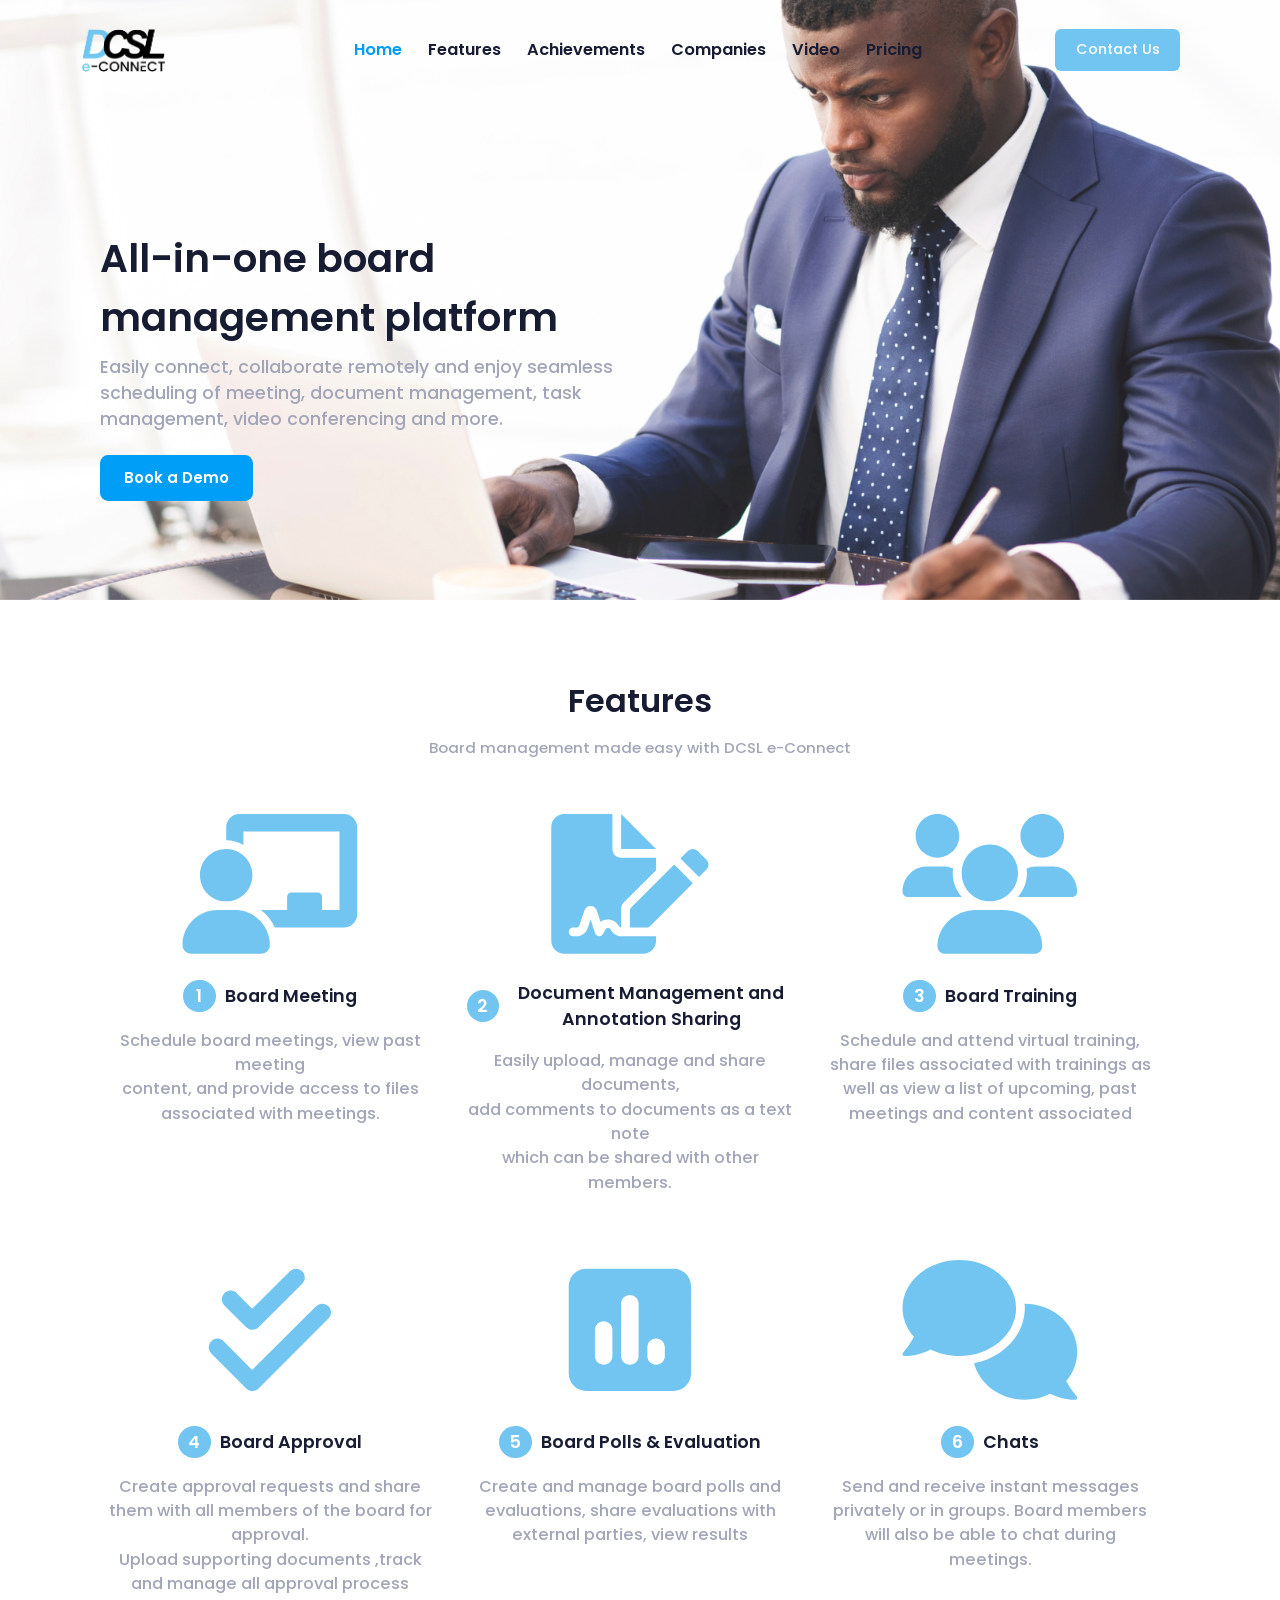
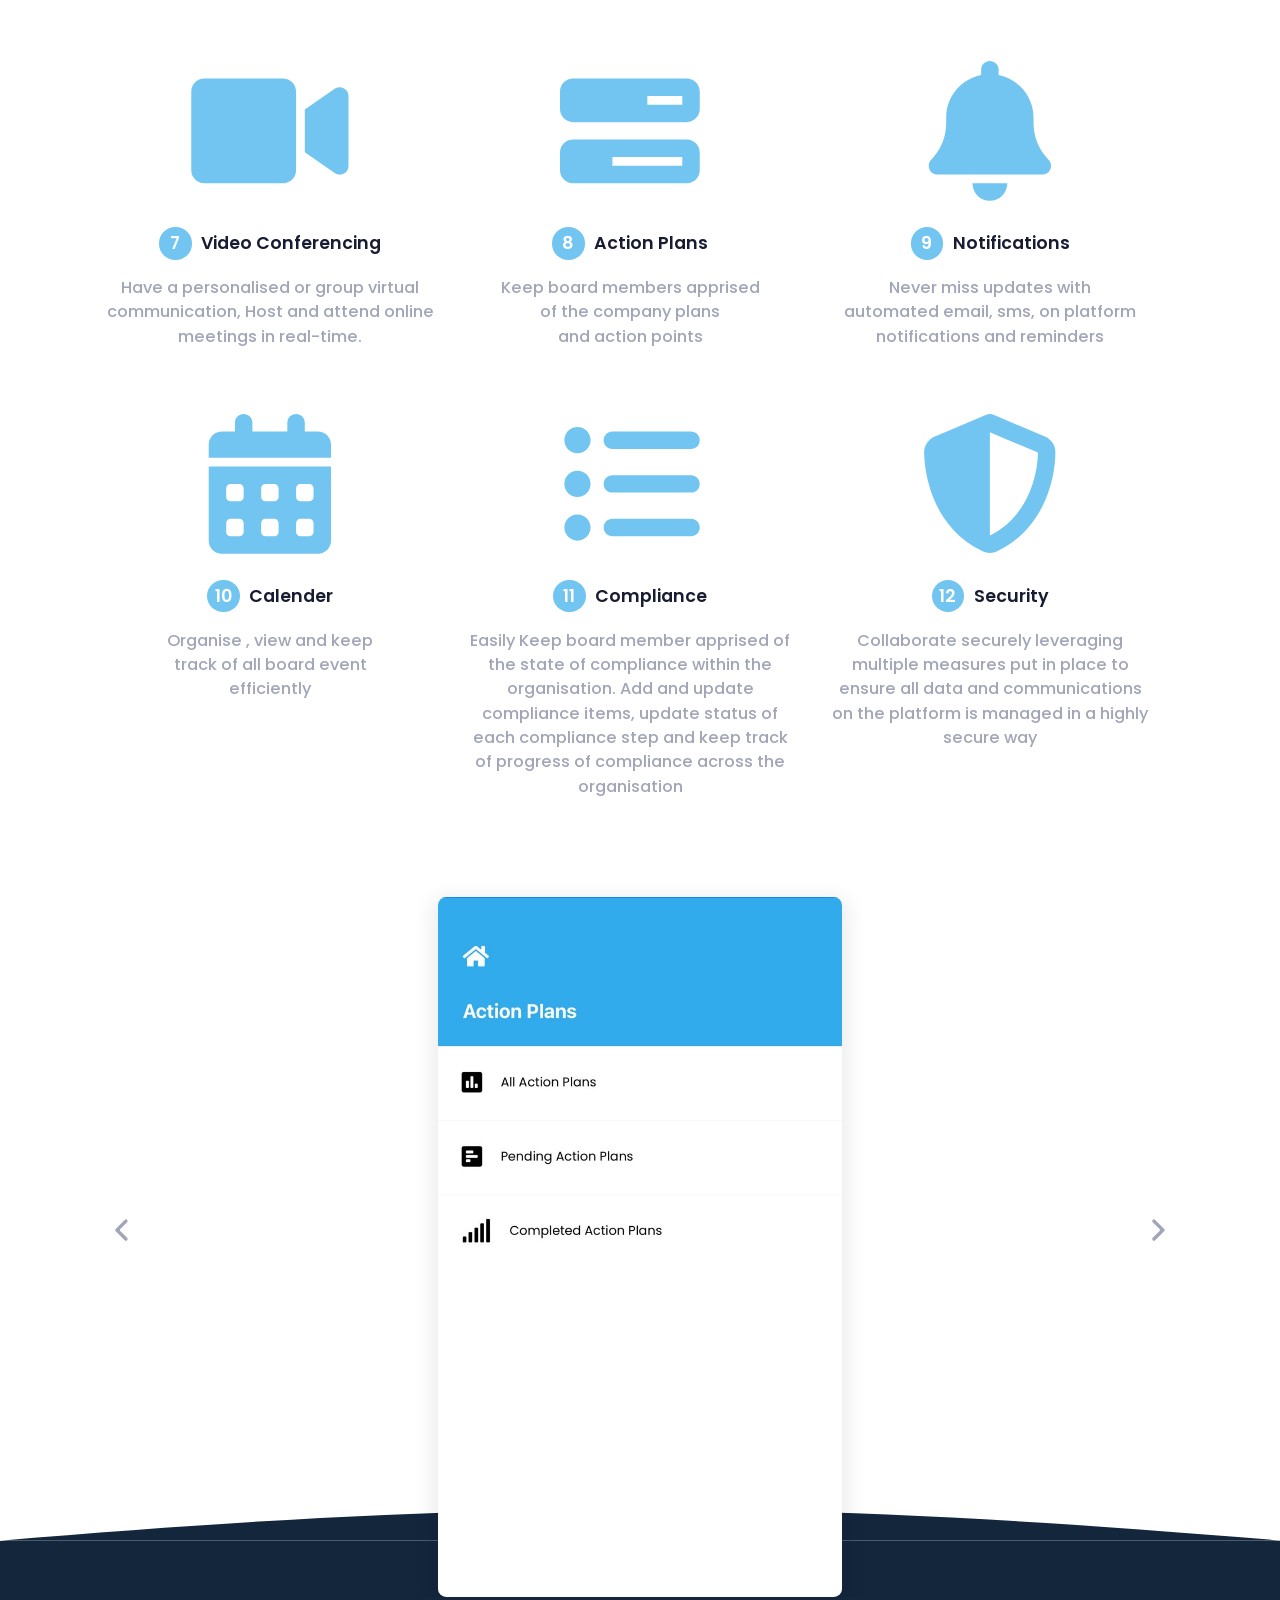
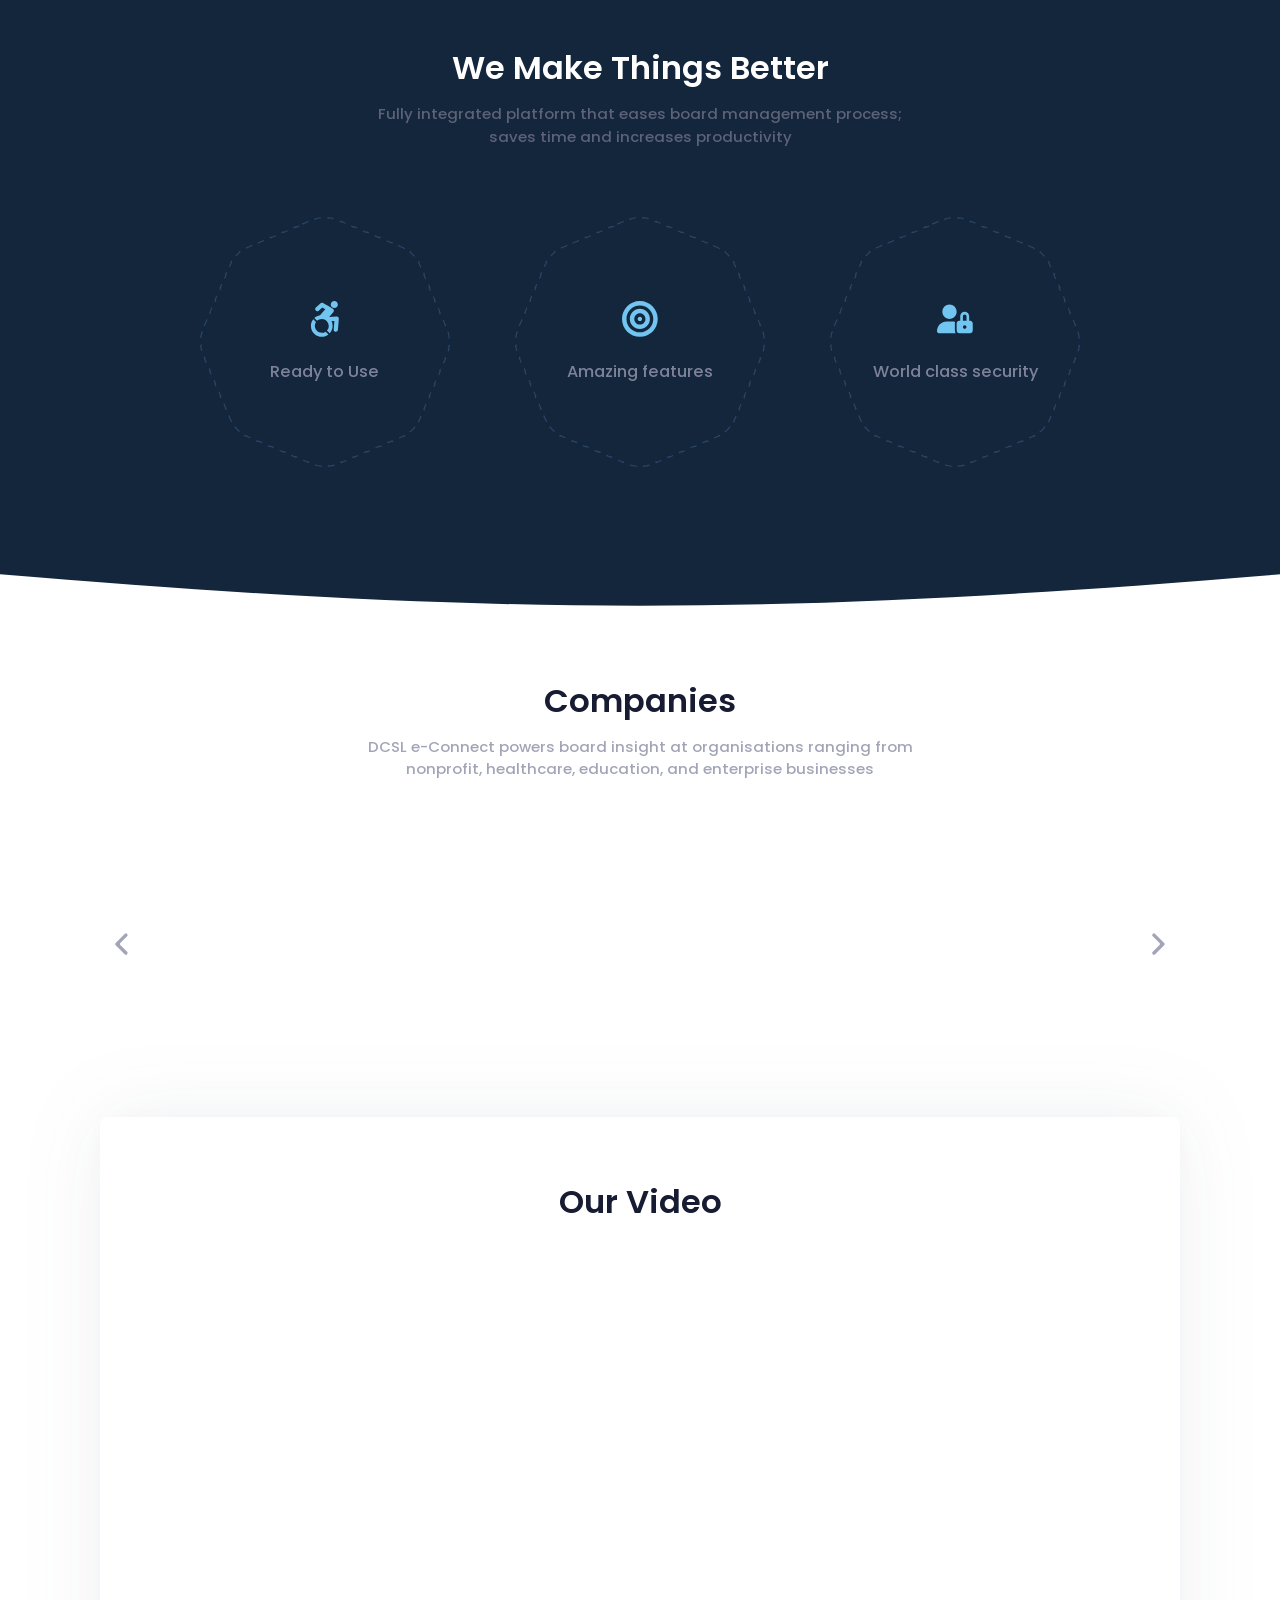
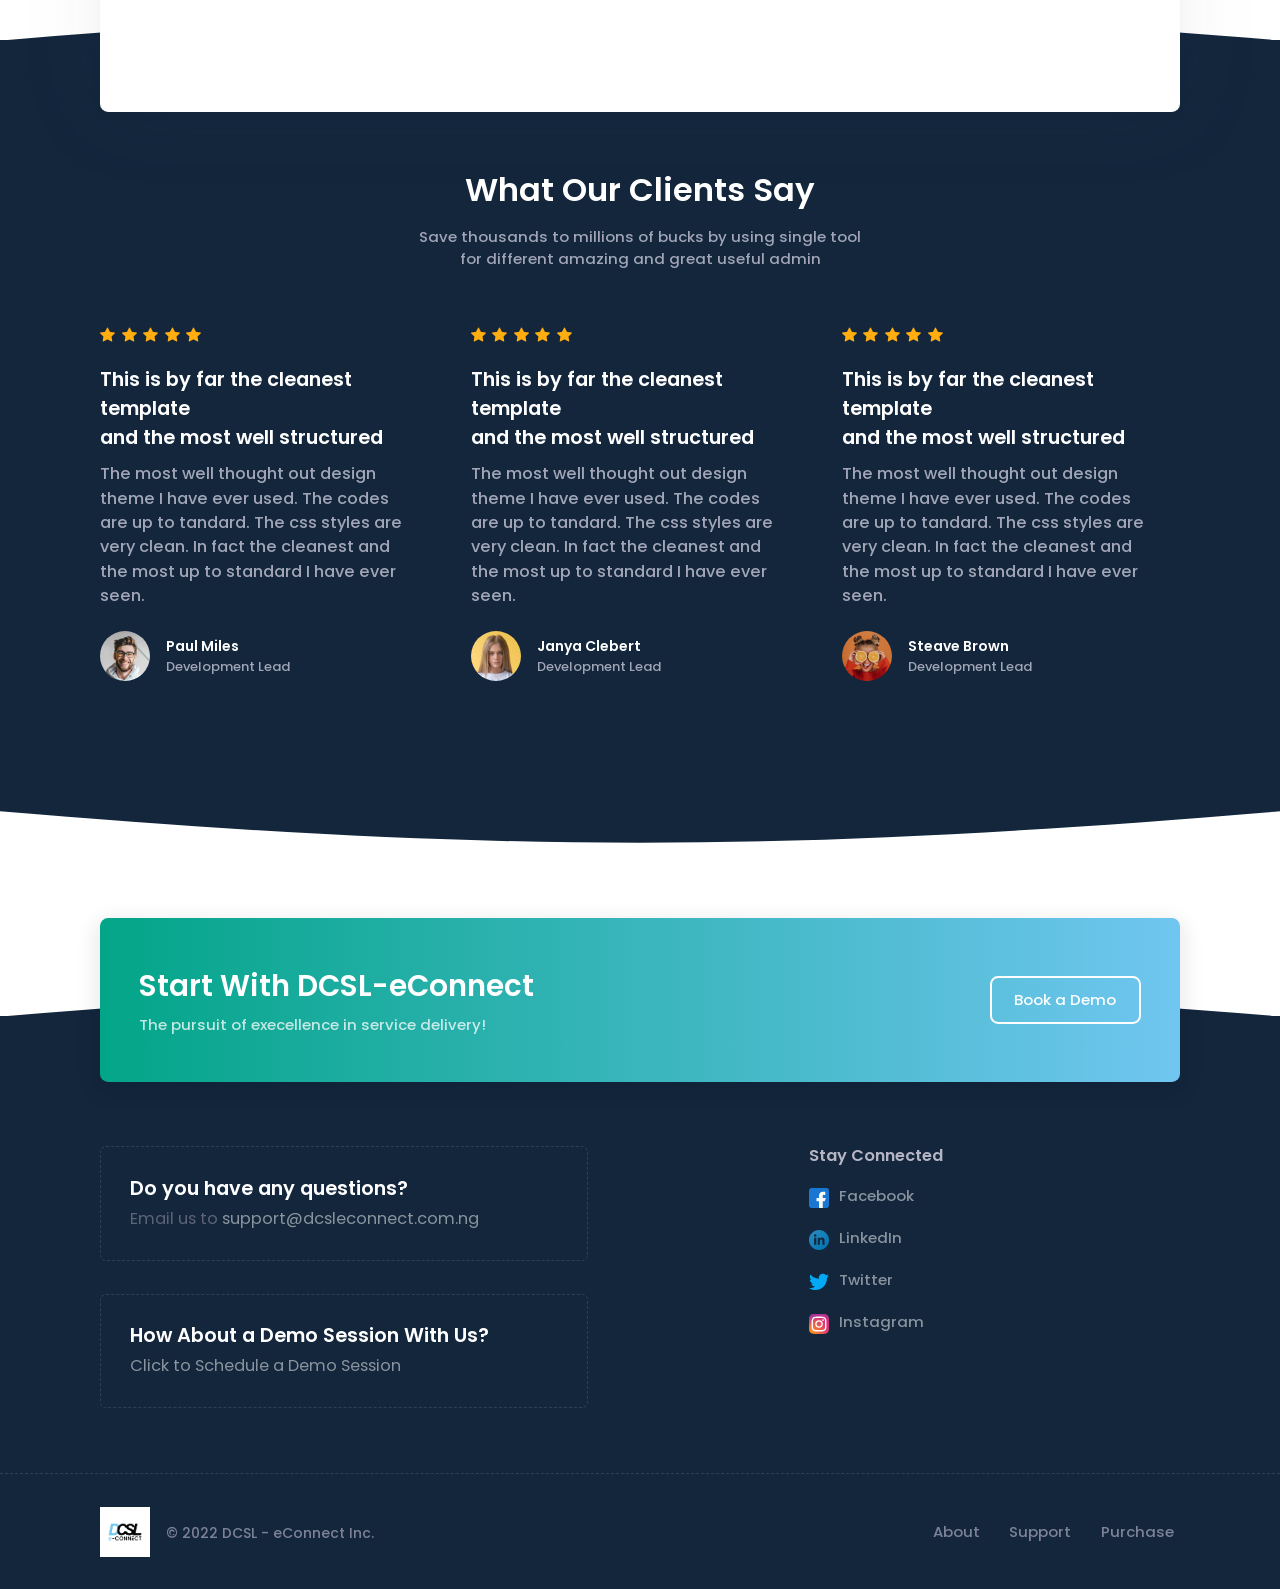
==== commit e7417b4d: "Merge pull request #2 from Marienoir/main Mary updates" ====
--- a/index.html
+++ b/index.html
@@ -130,7 +130,7 @@
 								<!--end::Menu wrapper-->
 								<!--begin::Toolbar-->
 								<div class="flex-equal text-end ms-1">
-									<a href="#" class="btn btn-success">Contact Us</a>
+									<a href="https://share.hsforms.com/1nHBLq5KkQRCbTx2rbDU6nAd5qik" target="_blank" class="btn btn-success">Contact Us</a>
 								</div>
 								<!--end::Toolbar-->
 							</div>
@@ -150,7 +150,7 @@
 								<div class="fs-3 text-muted fw-bold mb-7">Easily connect, collaborate remotely and enjoy seamless scheduling of meeting,  
 									document management, task management, video conferencing and more.</div>
 								<!--begin::Action-->
-								<a href="../../demo1/dist/index.html" class="btn btn-primary btn-lg fw-bolder">Book a Demo</a>
+								<a href="https://share.hsforms.com/1nHBLq5KkQRCbTx2rbDU6nAd5qik" class="btn btn-primary btn-lg fw-bolder">Book a Demo</a>
 								<!--end::Action-->
 							</div>
 							<!--end::Heading-->
@@ -172,8 +172,7 @@
 						<h3 class="fs-2hx text-dark mb-5" id="features" data-kt-scroll-offset="{default: 100, lg: 150}">Features</h3>
 						<!--end::Title-->
 						<!--begin::Text-->
-						<div class="fs-5 text-muted fw-bold">Easily connect, collaborate remotely and enjoy seamless scheduling of meeting,  
-						<br />document management, task management, video conferencing and more.</div>
+						<div class="fs-5 text-muted fw-bold">Board management made easy with DCSL e-Connect</div>
 						<!--end::Text-->
 					</div>
 					<!--end::Heading-->
@@ -1070,7 +1069,7 @@
 						</div>
 						<!--end::Content-->
 						<!--begin::Link-->
-						<a href="https://1.envato.market/EA4JP" class="btn btn-lg btn-outline border-2 btn-outline-white flex-shrink-0 my-2">Book a Demo</a>
+						<a href="https://share.hsforms.com/1nHBLq5KkQRCbTx2rbDU6nAd5qik" class="btn btn-lg btn-outline border-2 btn-outline-white flex-shrink-0 my-2">Book a Demo</a>
 						<!--end::Link-->
 					</div>
 					<!--end::Highlight-->
@@ -1102,7 +1101,7 @@
 									<!--end::Title-->
 									<!--begin::Text-->
 									<span class="fw-normal fs-4 text-gray-700">Email us to
-									<a href="javascript:void(0)" class="text-white opacity-50 text-hover-primary">support@dcsl-connect.com</a></span>
+									<a href="mailto:support@dcsleconnect.com.ng" class="text-white opacity-50 text-hover-primary">support@dcsleconnect.com.ng</a></span>
 									<!--end::Text-->
 								</div>
 								<!--end::Block-->
@@ -1113,7 +1112,7 @@
 									<!--end::Title-->
 									<!--begin::Text-->
 									<span class="fw-normal fs-4 text-gray-700">
-									<a href="javascript:void(0)" class="text-white opacity-50 text-hover-primary">Click to Schedule a Demo Session</a></span>
+									<a href="https://share.hsforms.com/1nHBLq5KkQRCbTx2rbDU6nAd5qik" class="text-white opacity-50 text-hover-primary">Click to Schedule a Demo Session</a></span>
 									<!--end::Text-->
 								</div>
 								<!--end::Block-->
@@ -1122,58 +1121,33 @@
 							<!--begin::Col-->
 							<div class="col-lg-6 ps-lg-16">
 								<!--begin::Navs-->
-								<div class="d-flex justify-content-center">
-									<!--begin::Links-->
-									<div class="d-flex fw-bold flex-column me-20">
-										<!--begin::Subtitle-->
-										<h4 class="fw-bolder text-gray-400 mb-6">More resources</h4>
-										<!--end::Subtitle-->
-										<!--begin::Link-->
-										<a href="javascript:void(0)" class="text-white opacity-50 text-hover-primary fs-5 mb-6">FAQ</a>
-										<!--end::Link-->
-										<!--begin::Link-->
-										<a href="javascript:void(0)" class="text-white opacity-50 text-hover-primary fs-5 mb-6">Documentation</a>
-										<!--end::Link-->
-										<!--begin::Link-->
-										<a href="javascript:void(0)" class="text-white opacity-50 text-hover-primary fs-5 mb-6">Video Tutotials</a>
-										<!--end::Link-->
-										<!--begin::Link-->
-										<a href="javascript:void(0)" class="text-white opacity-50 text-hover-primary fs-5 mb-6">Changelog</a>
-										<!--end::Link-->
-										<!--begin::Link-->
-										<a href="javascript:void(0)" class="text-white opacity-50 text-hover-primary fs-5 mb-6">Support Forum</a>
-										<!--end::Link-->
-										<!--begin::Link-->
-										<a href="javascript:void(0)" class="text-white opacity-50 text-hover-primary fs-5">Blog</a>
-										<!--end::Link-->
-									</div>
-									<!--end::Links-->
+								<div class="d-flex ps-lg-16 justify-content-left">
 									<!--begin::Links-->
 									<div class="d-flex fw-bold flex-column ms-lg-20">
 										<!--begin::Subtitle-->
 										<h4 class="fw-bolder text-gray-400 mb-6">Stay Connected</h4>
 										<!--end::Subtitle-->
 										<!--begin::Link-->
-										<a href="javascript:void(0)" class="mb-6">
+										<a href="https://web.facebook.com/DCSL-e-Connect-101648915899381" class="mb-6">
 											<img src="assets/media/svg/brand-logos/facebook-4.svg" class="h-20px me-2" alt="" />
 											<span class="text-white opacity-50 text-hover-primary fs-5 mb-6">Facebook</span>
 										</a>
 										<!--end::Link-->
 										<!--begin::Link-->
-										<a href="javascript:void(0)" class="mb-6">
+										<a href="https://www.linkedin.com/company/dcsleconnect" class="mb-6">
 											<img src="assets/media/svg/brand-logos/linkedin-1.svg" class="h-20px me-2" alt="" />
 											<span class="text-white opacity-50 text-hover-primary fs-5 mb-6">LinkedIn</span>
 										</a>
 										<!--end::Link-->
 										<!--begin::Link-->
-										<a href="javascript:void(0)" class="mb-6">
+										<a href="http://www.twitter.com/dcsleconnect" class="mb-6">
 											<img src="assets/media/svg/brand-logos/twitter.svg" class="h-20px me-2" alt="" />
 											<span class="text-white opacity-50 text-hover-primary fs-5 mb-6">Twitter</span>
 										</a>
 										<!--end::Link-->
 									
 										<!--begin::Link-->
-										<a href="javascript:void(0)" class="mb-6">
+										<a href="https://www.instagram.com/dcsleconnect/" class="mb-6">
 											<img src="assets/media/svg/brand-logos/instagram-2-1.svg" class="h-20px me-2" alt="" />
 											<span class="text-white opacity-50 text-hover-primary fs-5 mb-6">Instagram</span>
 										</a>
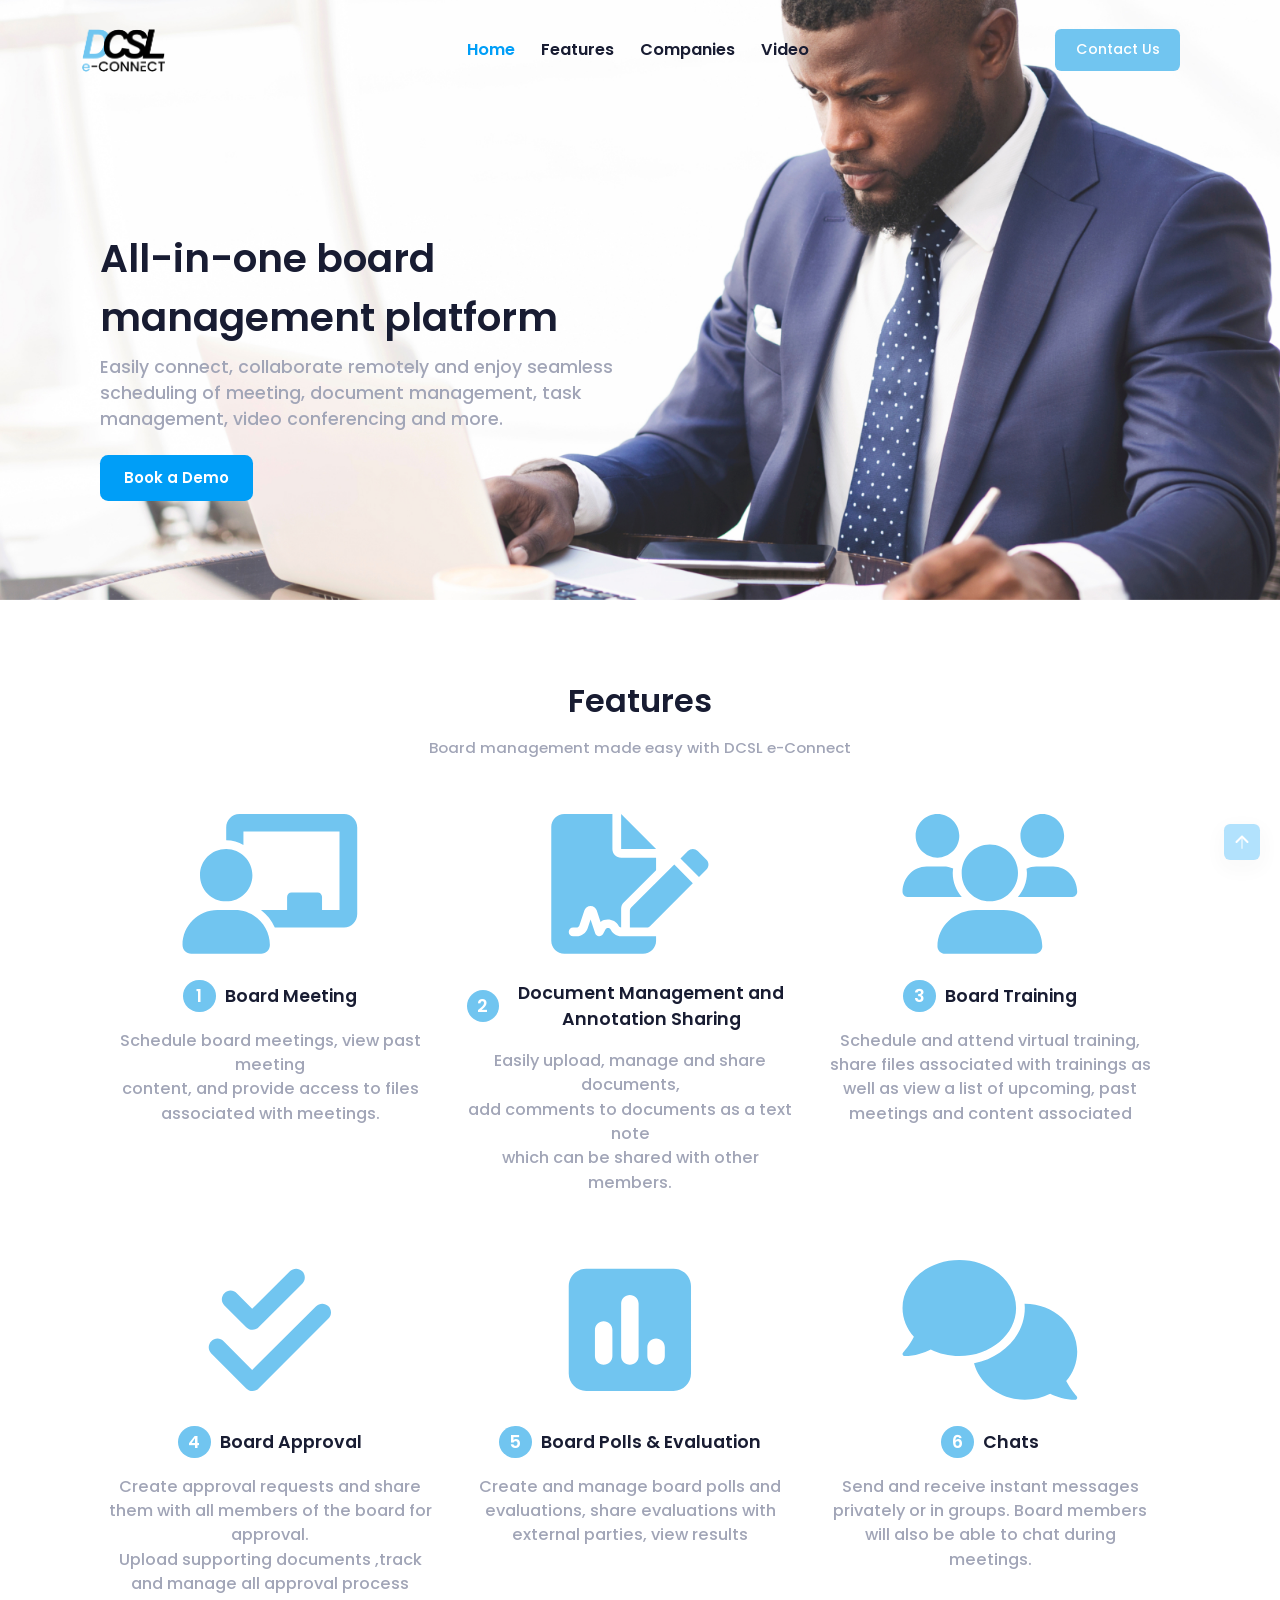
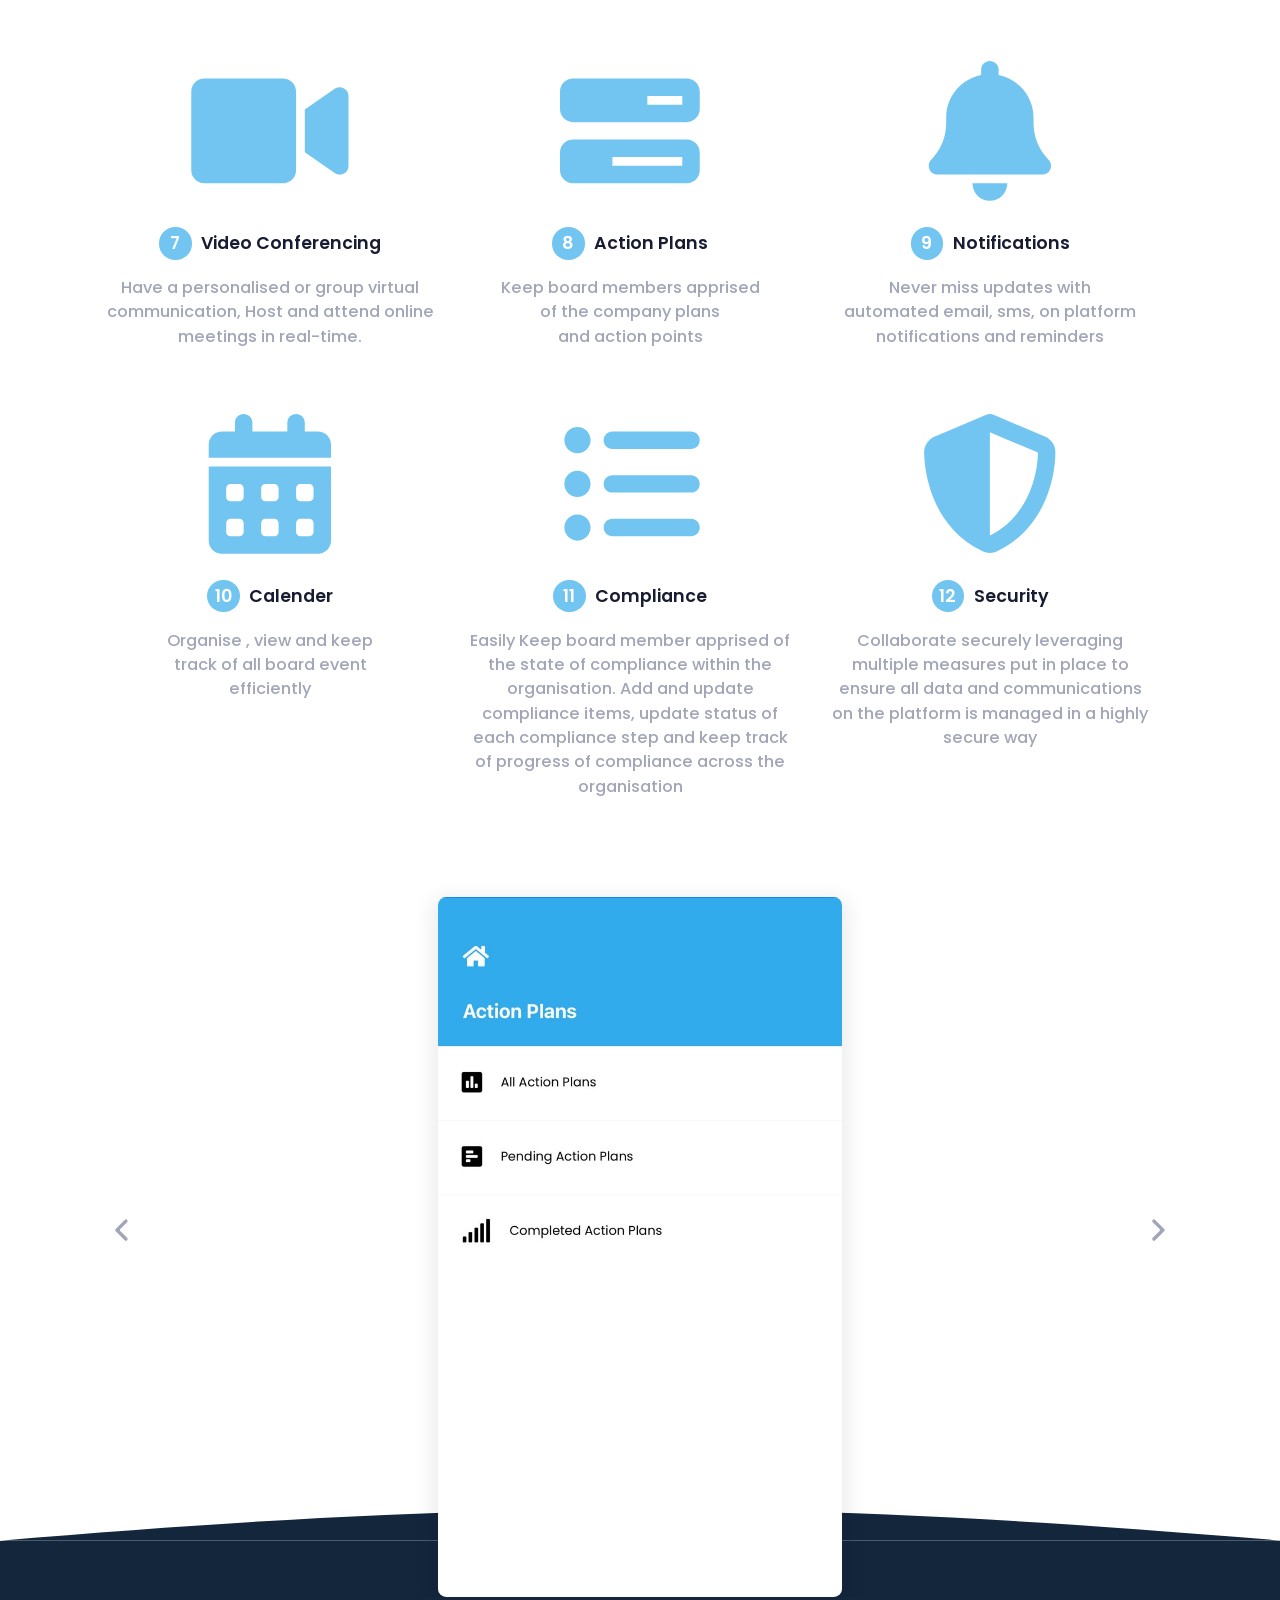
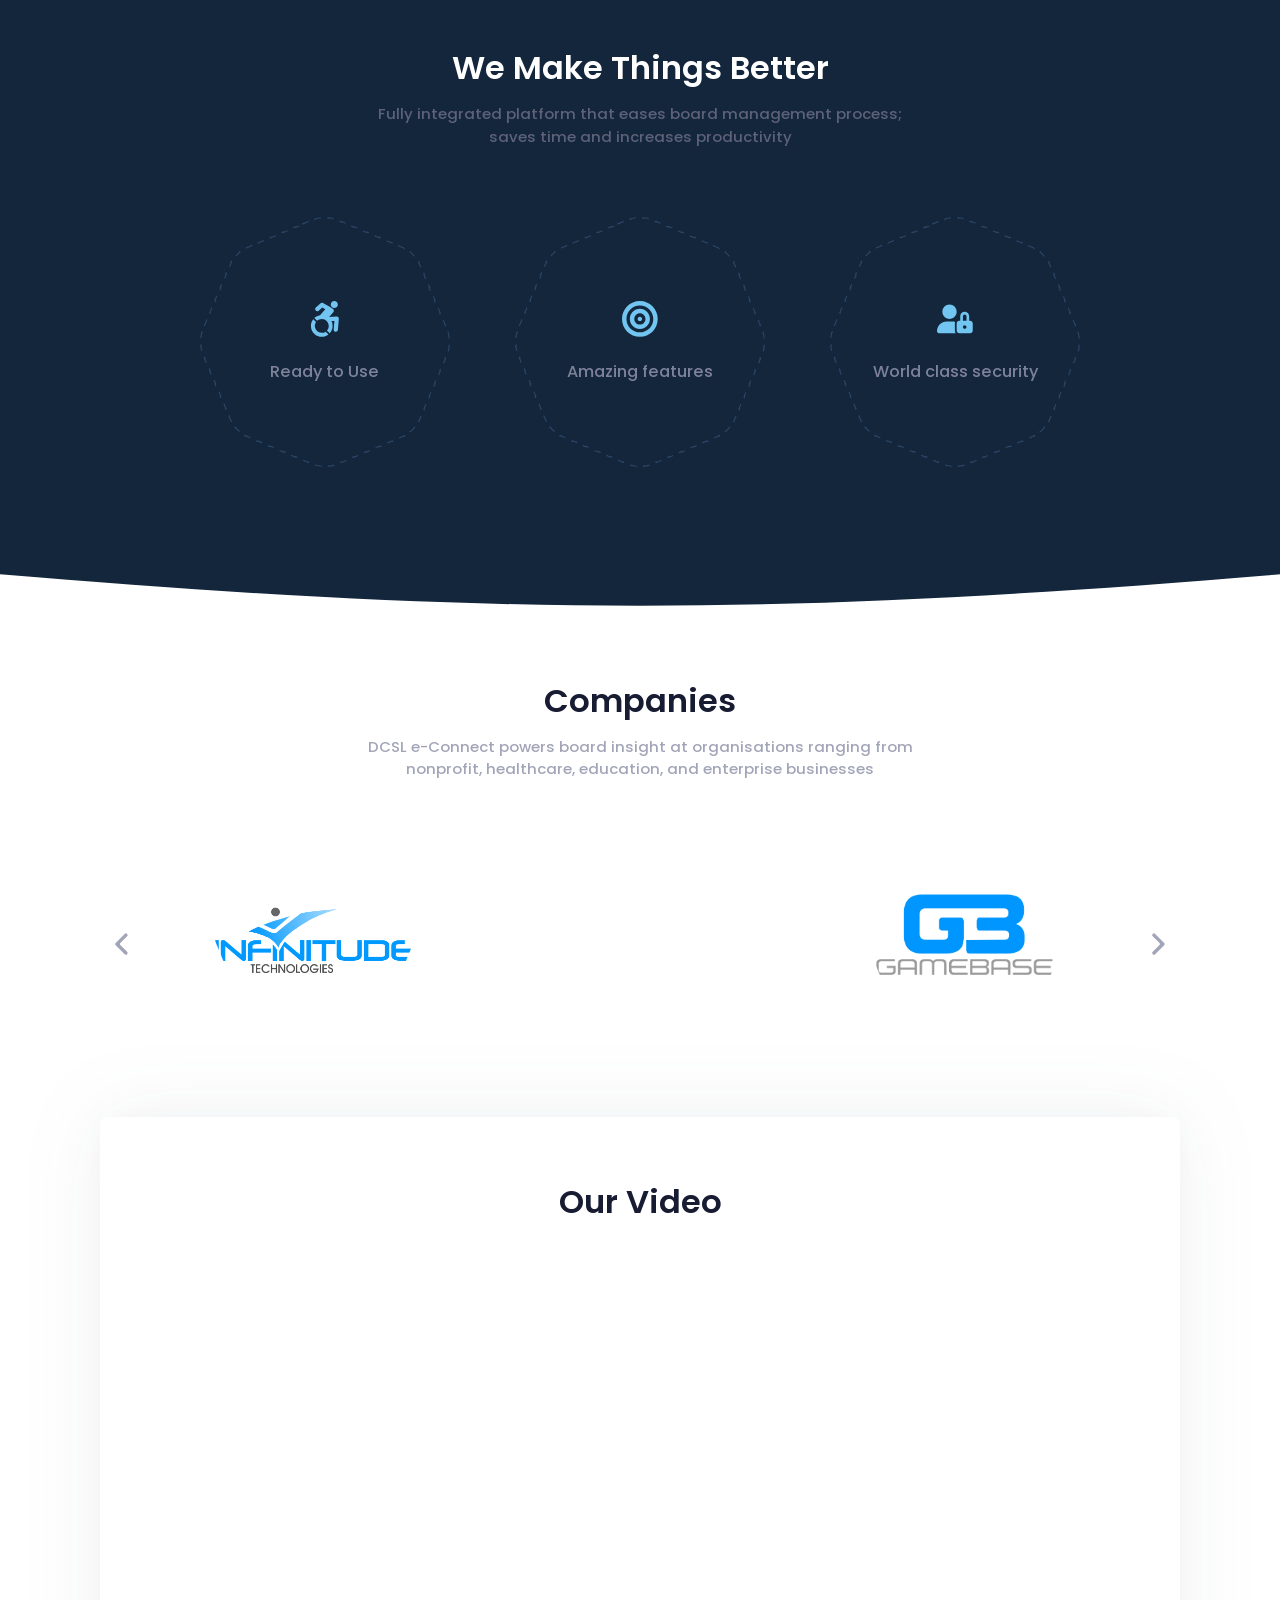
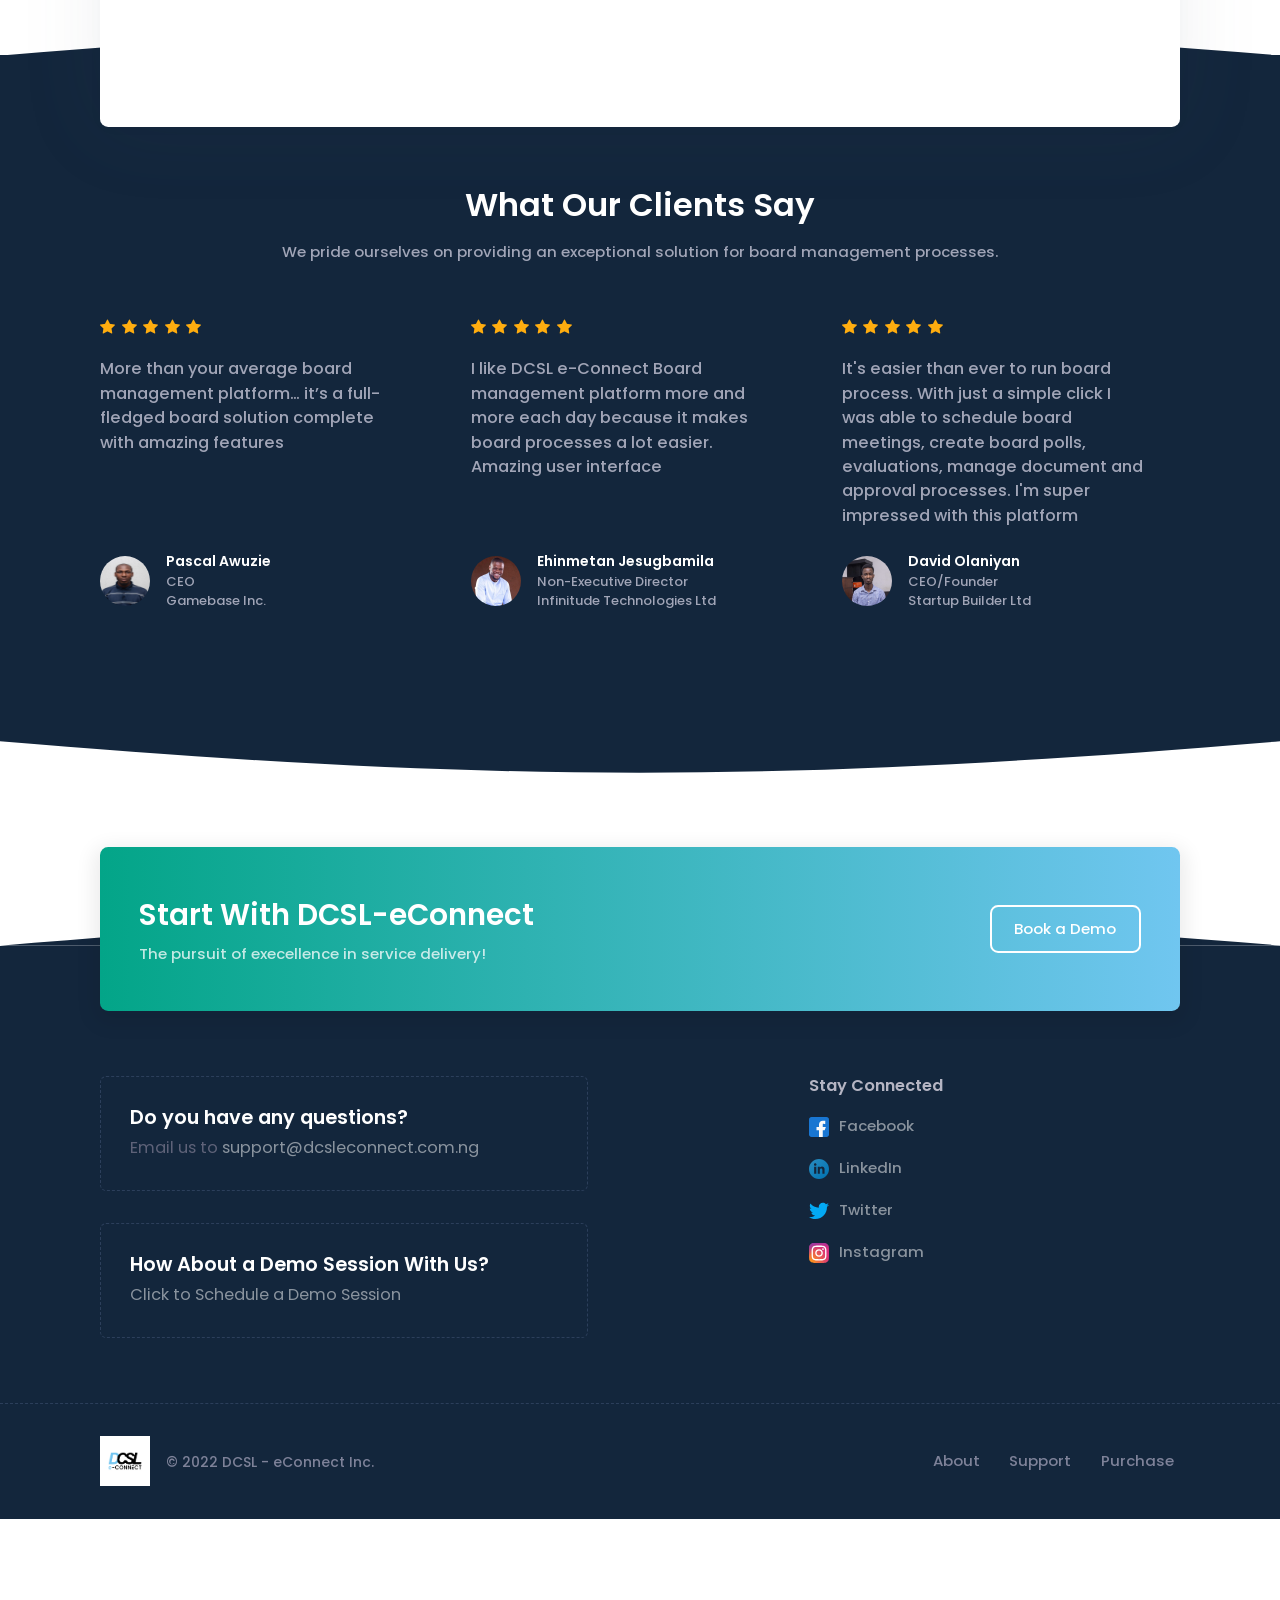
==== commit 8ce6439a: "Refactored video and testimonial section" ====
--- a/index.html
+++ b/index.html
@@ -98,13 +98,6 @@
 											<!--begin::Menu item-->
 											<div class="menu-item">
 												<!--begin::Menu link-->
-												<a class="menu-link nav-link py-3 px-4 px-xxl-6" href="#achievements" data-kt-scroll-toggle="true" data-kt-drawer-dismiss="true">Achievements</a>
-												<!--end::Menu link-->
-											</div>
-											<!--end::Menu item-->
-											<!--begin::Menu item-->
-											<div class="menu-item">
-												<!--begin::Menu link-->
 												<a class="menu-link nav-link py-3 px-4 px-xxl-6" href="#companies" data-kt-scroll-toggle="true" data-kt-drawer-dismiss="true">Companies</a>
 												<!--end::Menu link-->
 											</div>
@@ -113,13 +106,6 @@
 											<div class="menu-item">
 												<!--begin::Menu link-->
 												<a class="menu-link nav-link py-3 px-4 px-xxl-6" href="#video" data-kt-scroll-toggle="true" data-kt-drawer-dismiss="true">Video</a>
-												<!--end::Menu link-->
-											</div>
-											<!--end::Menu item-->
-											<!--begin::Menu item-->
-											<div class="menu-item">
-												<!--begin::Menu link-->
-												<a class="menu-link nav-link py-3 px-4 px-xxl-6" href="#pricing" data-kt-scroll-toggle="true" data-kt-drawer-dismiss="true">Pricing</a>
 												<!--end::Menu link-->
 											</div>
 											<!--end::Menu item-->
@@ -748,7 +734,7 @@
 							<!--begin::Item-->
 							<div class="text-center">
 								<!--begin::Photo-->
-								<div class="octagon mx-auto mb-5 d-flex w-200px h-200px bgi-no-repeat bgi-size-contain bgi-position-center" style="background-image:url('https://startupbuilder.co/images/logo.png')"></div>
+								<div class="octagon mx-auto mb-5 d-flex w-200px h-200px bgi-no-repeat bgi-size-contain bgi-position-center" style="background-image:url('./assets/media/avatars/INFINITUDE.png')"></div>
 								<!--end::Photo-->
 							</div>
 							<!--end::Item-->
@@ -762,7 +748,14 @@
 							<!--begin::Item-->
 							<div class="text-center">
 								<!--begin::Photo-->
-								<div class="octagon mx-auto mb-5 d-flex w-200px h-200px bgi-no-repeat bgi-size-contain bgi-position-center" style="background-image:url('https://startupbuilder.co/images/logo.png')"></div>
+								<div class="octagon mx-auto mb-5 d-flex w-200px h-200px bgi-no-repeat bgi-size-contain bgi-position-center" style="background-image:url('./assets/media/avatars/gamebase_logo.png')"></div>
+								<!--end::Photo-->
+							</div>
+							<!--end::Item-->
+							<!--begin::Item-->
+							<div class="text-center">
+								<!--begin::Photo-->
+								<div class="octagon mx-auto mb-5 d-flex w-200px h-200px bgi-no-repeat bgi-size-contain bgi-position-center" style="background-image:url('./assets/media/avatars/INFINITUDE.png')"></div>
 								<!--end::Photo-->
 							</div>
 							<!--end::Item-->
@@ -776,14 +769,7 @@
 							<!--begin::Item-->
 							<div class="text-center">
 								<!--begin::Photo-->
-								<div class="octagon mx-auto mb-5 d-flex w-200px h-200px bgi-no-repeat bgi-size-contain bgi-position-center" style="background-image:url('https://startupbuilder.co/images/logo.png')"></div>
-								<!--end::Photo-->
-							</div>
-							<!--end::Item-->
-							<!--begin::Item-->
-							<div class="text-center">
-								<!--begin::Photo-->
-								<div class="octagon mx-auto mb-5 d-flex w-200px h-200px bgi-no-repeat bgi-size-contain bgi-position-center" style="background-image:url('https://startupbuilder.co/images/logo.png')"></div>
+								<div class="octagon mx-auto mb-5 d-flex w-200px h-200px bgi-no-repeat bgi-size-contain bgi-position-center" style="background-image:url('./assets/media/avatars/gamebase_logo.png')"></div>
 								<!--end::Photo-->
 							</div>
 							<!--end::Item-->
@@ -835,9 +821,9 @@
 							<!--end::Heading-->
 							<!--begin::Tabs wrapper-->
 							<div class="d-flex flex-center mb-5 mb-lg-15">
-								<iframe width="820" height="345"
-								src="https://www.youtube.com/embed/0UB2Y86N7Vw">
-								</iframe>
+								<iframe src="https://player.vimeo.com/video/731993492?h=b63efa8399" width="820" height="360"
+									frameborder="0" allow="autoplay; fullscreen; picture-in-picture"
+									allowfullscreen></iframe>
 							</div>
 							<!--end::Tabs wrapper-->
 							<!--begin::Tabs content-->
@@ -870,8 +856,8 @@
 											<h3 class="fs-2hx text-white mb-5" id="clients" data-kt-scroll-offset="{default: 125, lg: 150}">What Our Clients Say</h3>
 											<!--end::Title-->
 											<!--begin::Description-->
-											<div class="fs-5 text-muted fw-bold">Save thousands to millions of bucks by using single tool
-											<br />for different amazing and great useful admin</div>
+											<div class="fs-5 text-muted fw-bold">We pride ourselves on providing an exceptional solution
+												for board management processes.</div>
 											<!--end::Description-->
 										</div>
 										<!--end::Heading-->
@@ -902,12 +888,9 @@
 															</div>
 														</div>
 														<!--end::Rating-->
-														<!--begin::Title-->
-														<div class="fs-2 fw-bolder text-white mb-3">This is by far the cleanest template
-														<br />and the most well structured</div>
-														<!--end::Title-->
+									
 														<!--begin::Feedback-->
-														<div class="text-gray-500 fw-bold fs-4">The most well thought out design theme I have ever used. The codes are up to tandard. The css styles are very clean. In fact the cleanest and the most up to standard I have ever seen.</div>
+														<div class="text-gray-500 fw-bold fs-4">More than your average board management platform… it’s a full-fledged board solution complete with amazing features</div>
 														<!--end::Feedback-->
 													</div>
 													<!--end::Wrapper-->
@@ -915,13 +898,14 @@
 													<div class="d-flex align-items-center">
 														<!--begin::Avatar-->
 														<div class="symbol symbol-circle symbol-50px me-5">
-															<img src="assets/media/avatars/300-1.jpg" class="" alt="" />
+															<img src="assets/media/avatars/pascal.jpeg" class="" alt="" />
 														</div>
 														<!--end::Avatar-->
 														<!--begin::Name-->
 														<div class="flex-grow-1">
-															<a href="#" class="text-white fw-bolder text-hover-primary fs-6">Paul Miles</a>
-															<span class="text-muted d-block fw-bold">Development Lead</span>
+															<a href="#" class="text-white fw-bolder text-hover-primary fs-6">Pascal Awuzie</a>
+															<span class="text-muted d-block fw-bold">CEO</span>
+															<span class="text-muted d-block fw-bold">Gamebase Inc.</span>
 														</div>
 														<!--end::Name-->
 													</div>
@@ -955,12 +939,9 @@
 															</div>
 														</div>
 														<!--end::Rating-->
-														<!--begin::Title-->
-														<div class="fs-2 fw-bolder text-white mb-3">This is by far the cleanest template
-														<br />and the most well structured</div>
-														<!--end::Title-->
+										
 														<!--begin::Feedback-->
-														<div class="text-gray-500 fw-bold fs-4">The most well thought out design theme I have ever used. The codes are up to tandard. The css styles are very clean. In fact the cleanest and the most up to standard I have ever seen.</div>
+														<div class="text-gray-500 fw-bold fs-4">I like DCSL e-Connect Board management platform more and more each day because it makes board processes a lot easier. Amazing user interface</div>
 														<!--end::Feedback-->
 													</div>
 													<!--end::Wrapper-->
@@ -968,13 +949,14 @@
 													<div class="d-flex align-items-center">
 														<!--begin::Avatar-->
 														<div class="symbol symbol-circle symbol-50px me-5">
-															<img src="assets/media/avatars/300-2.jpg" class="" alt="" />
+															<img src="assets/media/avatars/jesugb.jpeg" class="" alt="" />
 														</div>
 														<!--end::Avatar-->
 														<!--begin::Name-->
 														<div class="flex-grow-1">
-															<a href="#" class="text-white fw-bolder text-hover-primary fs-6">Janya Clebert</a>
-															<span class="text-muted d-block fw-bold">Development Lead</span>
+															<a href="#" class="text-white fw-bolder text-hover-primary fs-6">Ehinmetan Jesugbamila</a>
+															<span class="text-muted d-block fw-bold">Non-Executive Director</span>
+															<span class="text-muted d-block fw-bold">Infinitude Technologies Ltd</span>
 														</div>
 														<!--end::Name-->
 													</div>
@@ -1008,12 +990,9 @@
 															</div>
 														</div>
 														<!--end::Rating-->
-														<!--begin::Title-->
-														<div class="fs-2 fw-bolder text-white mb-3">This is by far the cleanest template
-														<br />and the most well structured</div>
-														<!--end::Title-->
+										
 														<!--begin::Feedback-->
-														<div class="text-gray-500 fw-bold fs-4">The most well thought out design theme I have ever used. The codes are up to tandard. The css styles are very clean. In fact the cleanest and the most up to standard I have ever seen.</div>
+														<div class="text-gray-500 fw-bold fs-4">It's easier than ever to run board process. With just a simple click I was able to schedule board meetings, create board polls, evaluations, manage document and approval processes. I'm super impressed with this platform</div>
 														<!--end::Feedback-->
 													</div>
 													<!--end::Wrapper-->
@@ -1021,13 +1000,14 @@
 													<div class="d-flex align-items-center">
 														<!--begin::Avatar-->
 														<div class="symbol symbol-circle symbol-50px me-5">
-															<img src="assets/media/avatars/300-16.jpg" class="" alt="" />
+															<img src="assets/media/avatars/david.jpeg" class="" alt="" />
 														</div>
 														<!--end::Avatar-->
 														<!--begin::Name-->
 														<div class="flex-grow-1">
-															<a href="#" class="text-white fw-bolder text-hover-primary fs-6">Steave Brown</a>
-															<span class="text-muted d-block fw-bold">Development Lead</span>
+															<a href="#" class="text-white fw-bolder text-hover-primary fs-6">David Olaniyan</a>
+															<span class="text-muted d-block fw-bold">CEO/Founder</span>
+															<span class="text-muted d-block fw-bold">Startup Builder Ltd</span>
 														</div>
 														<!--end::Name-->
 													</div>
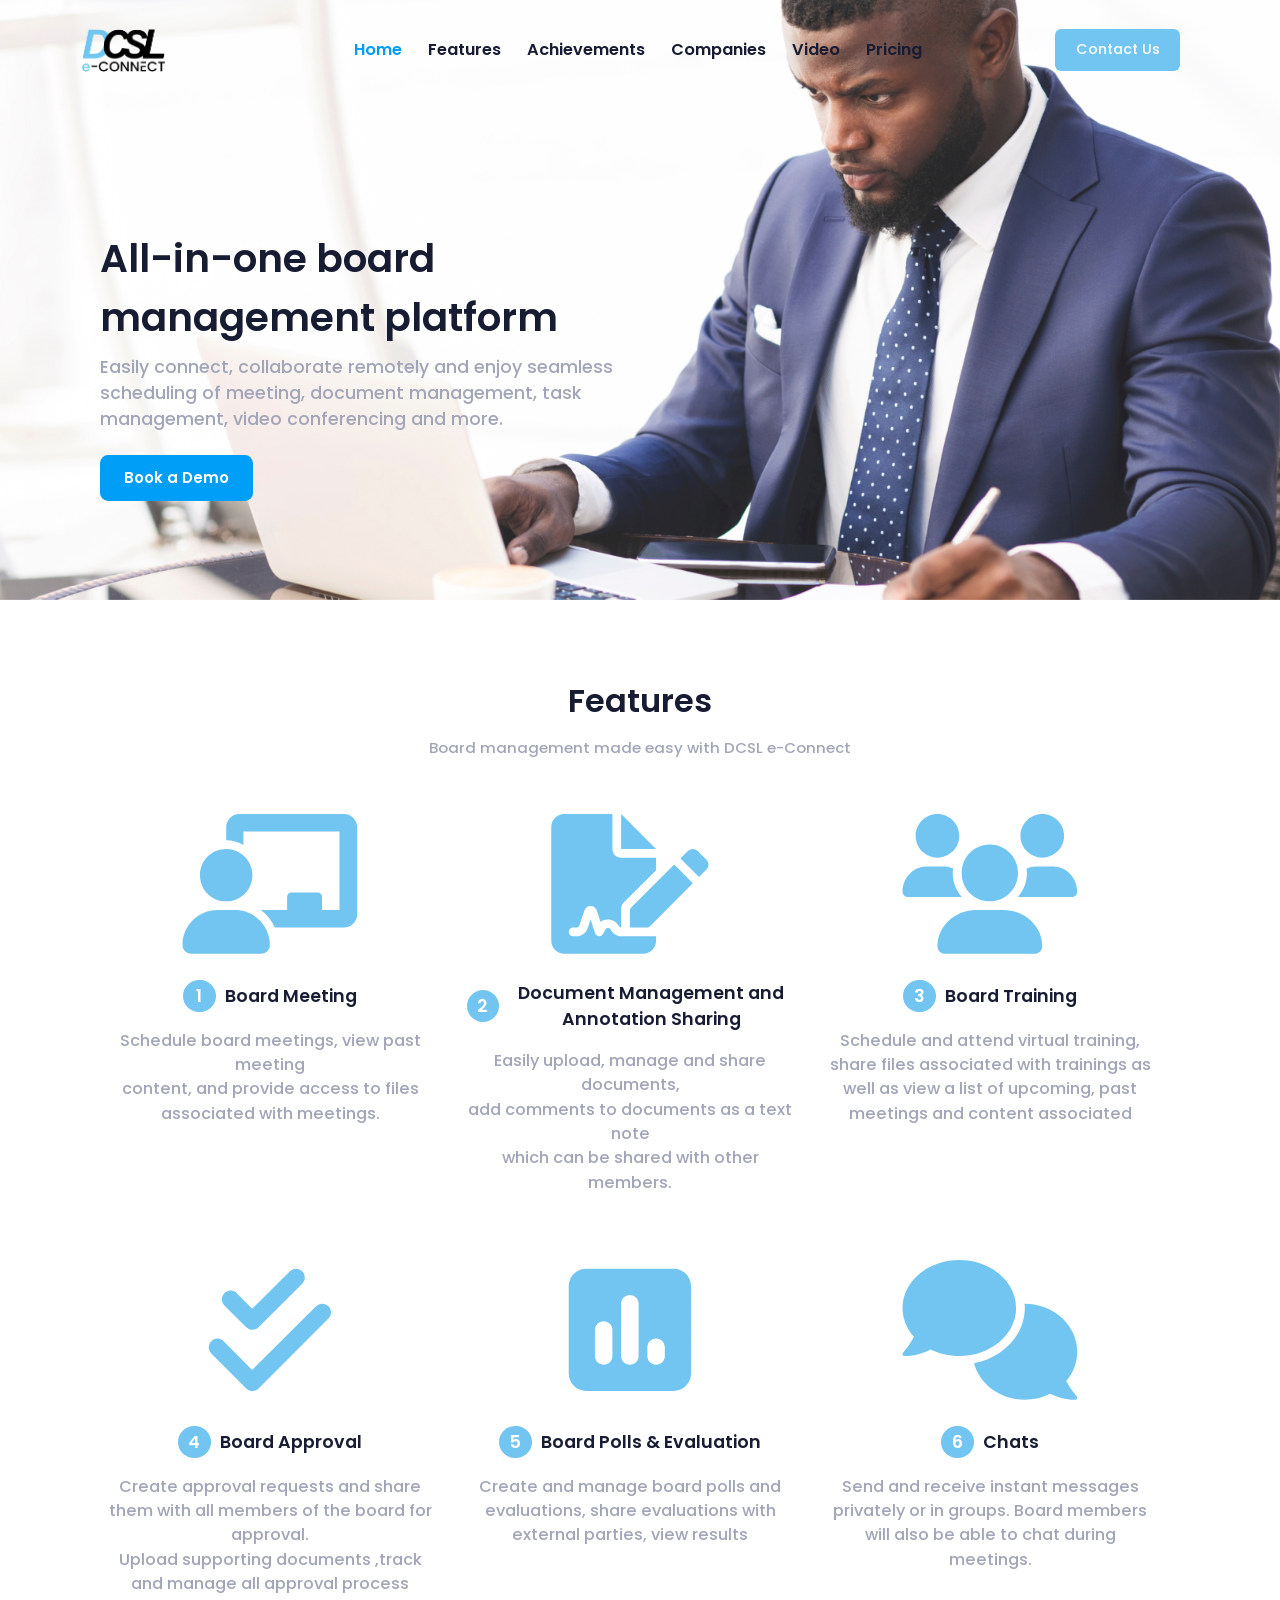
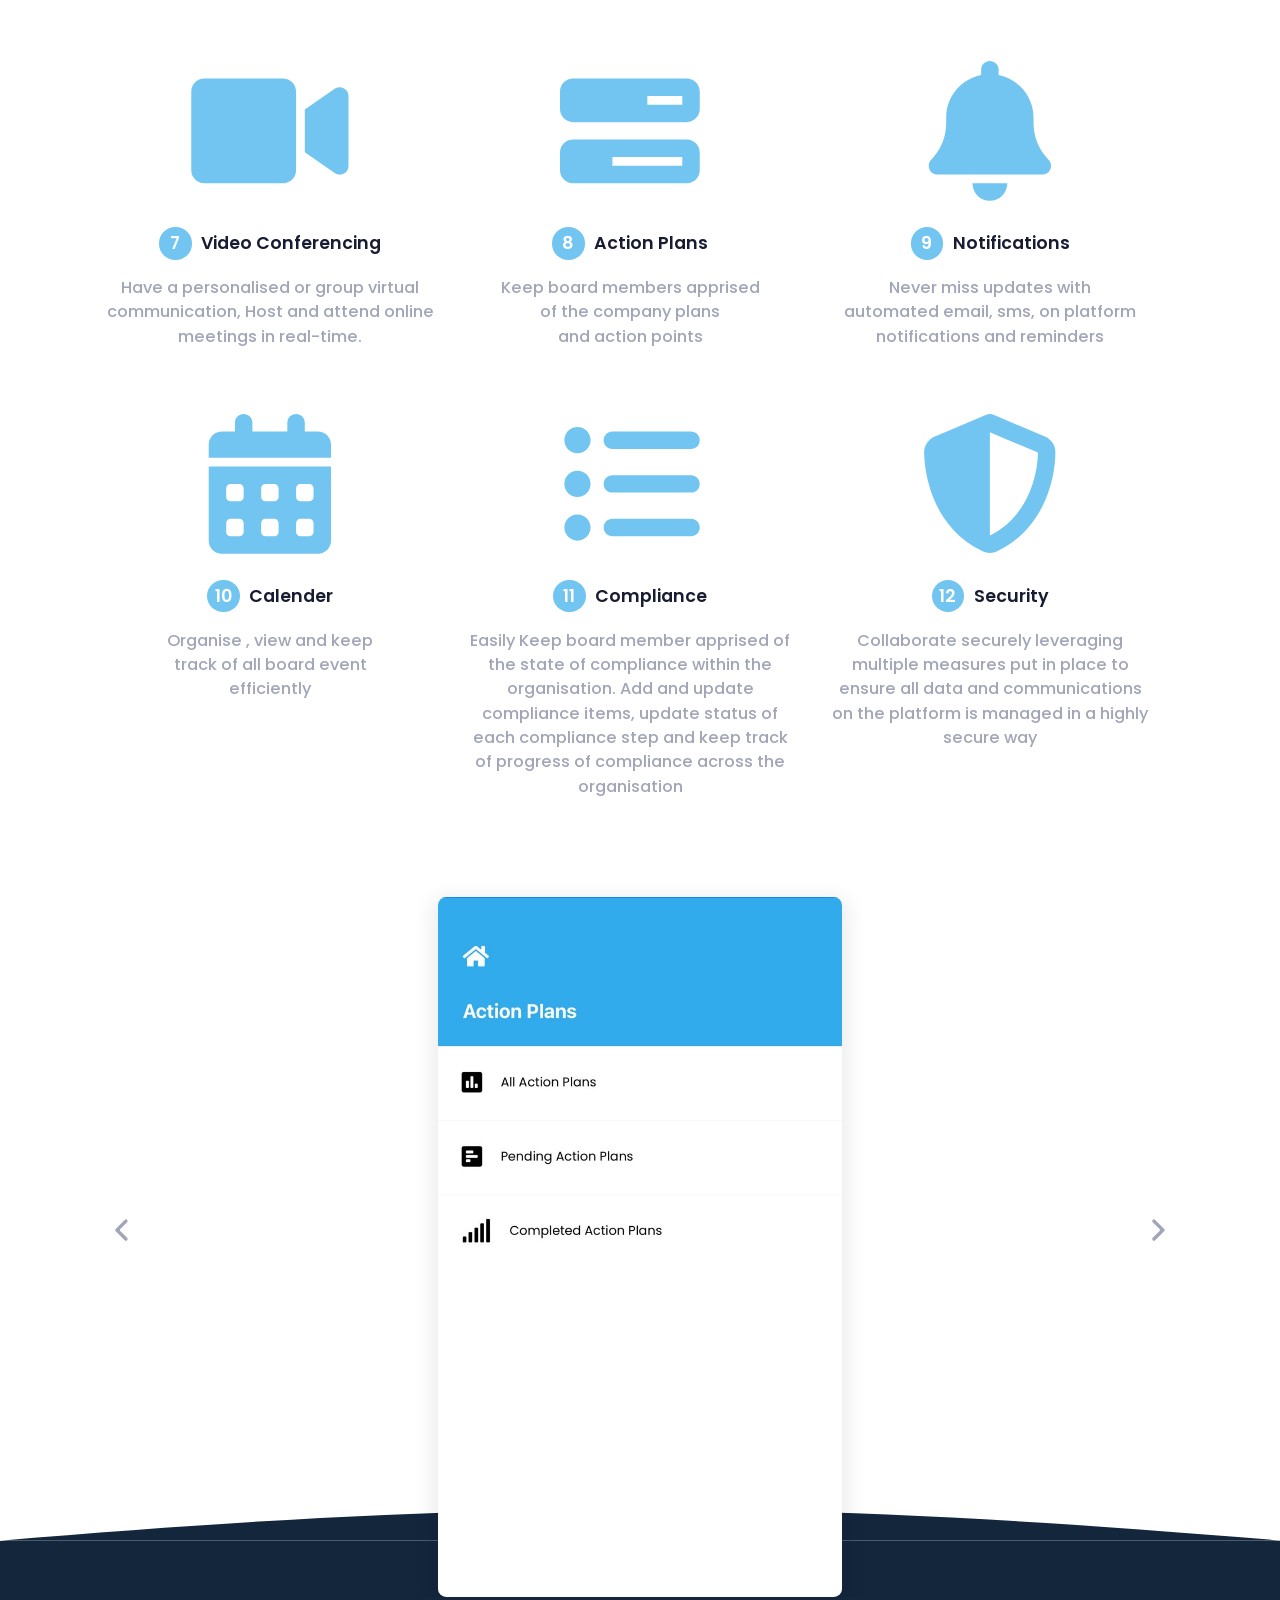
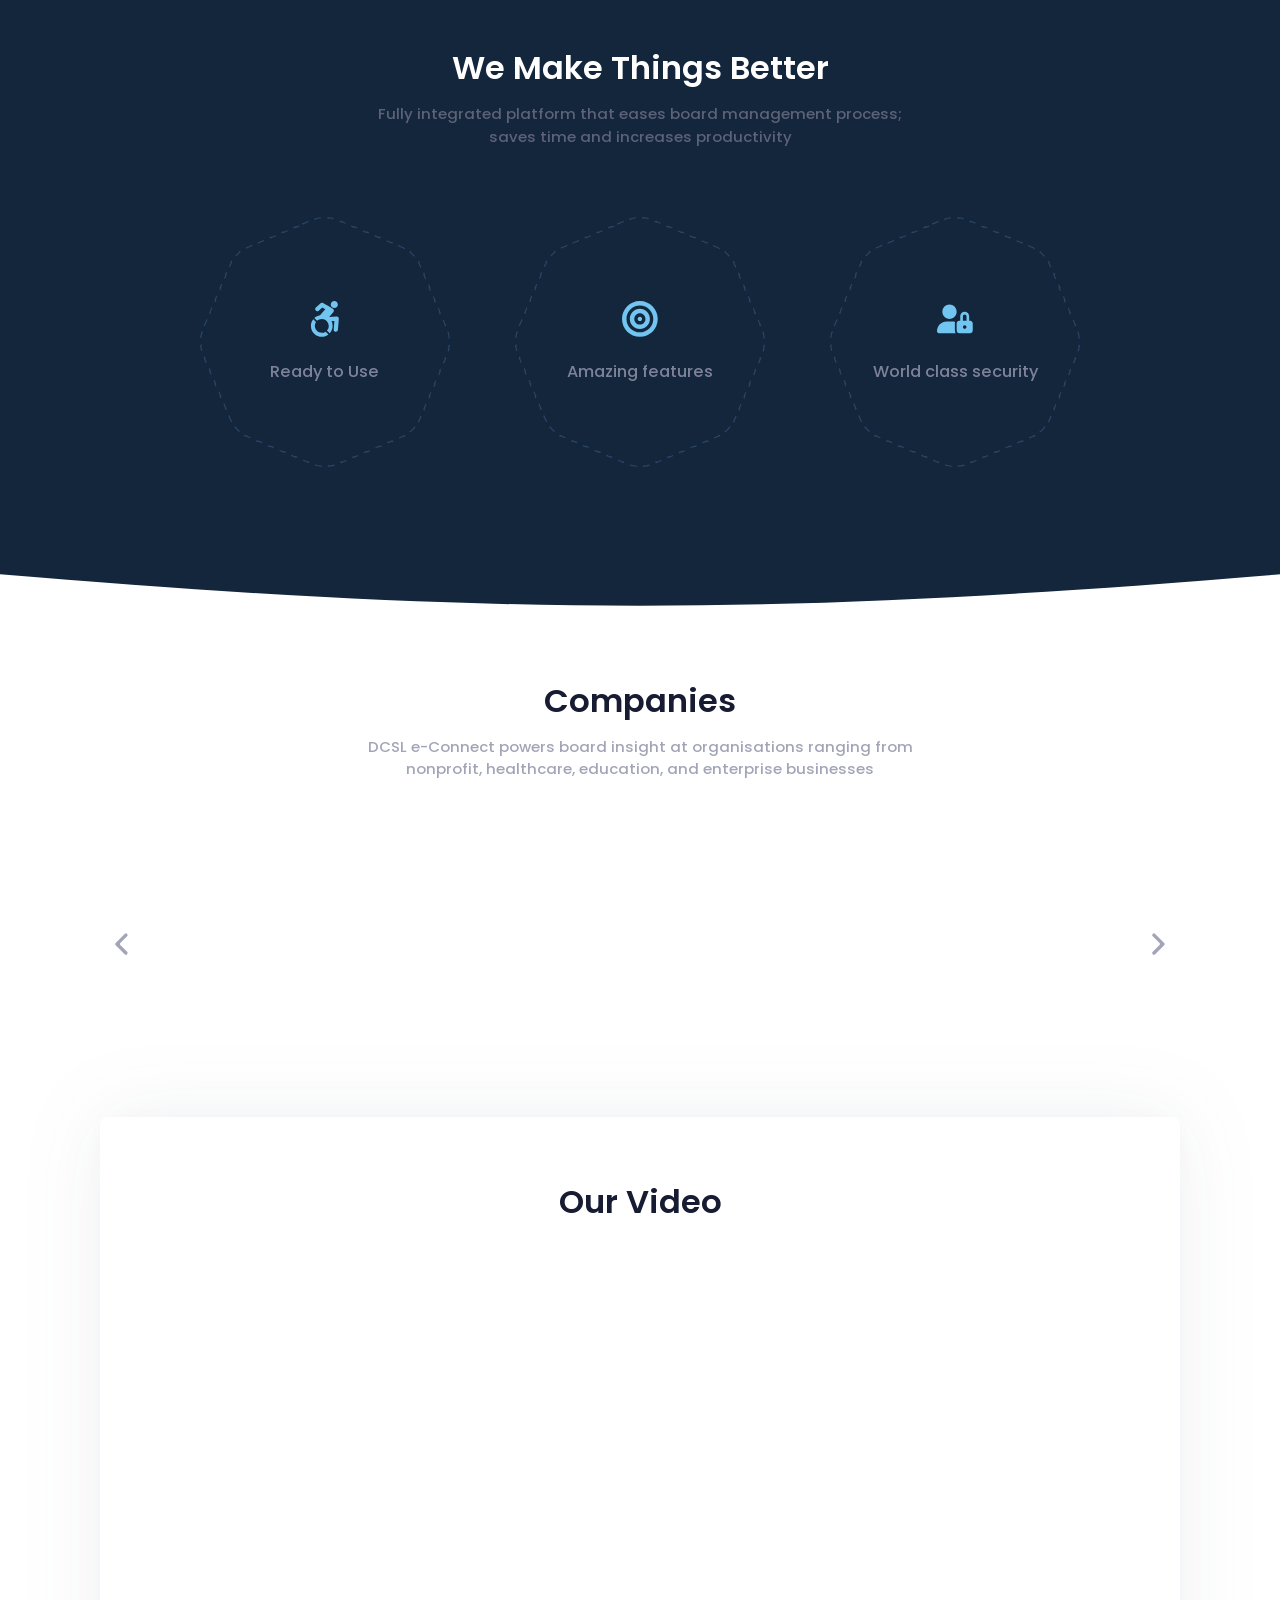
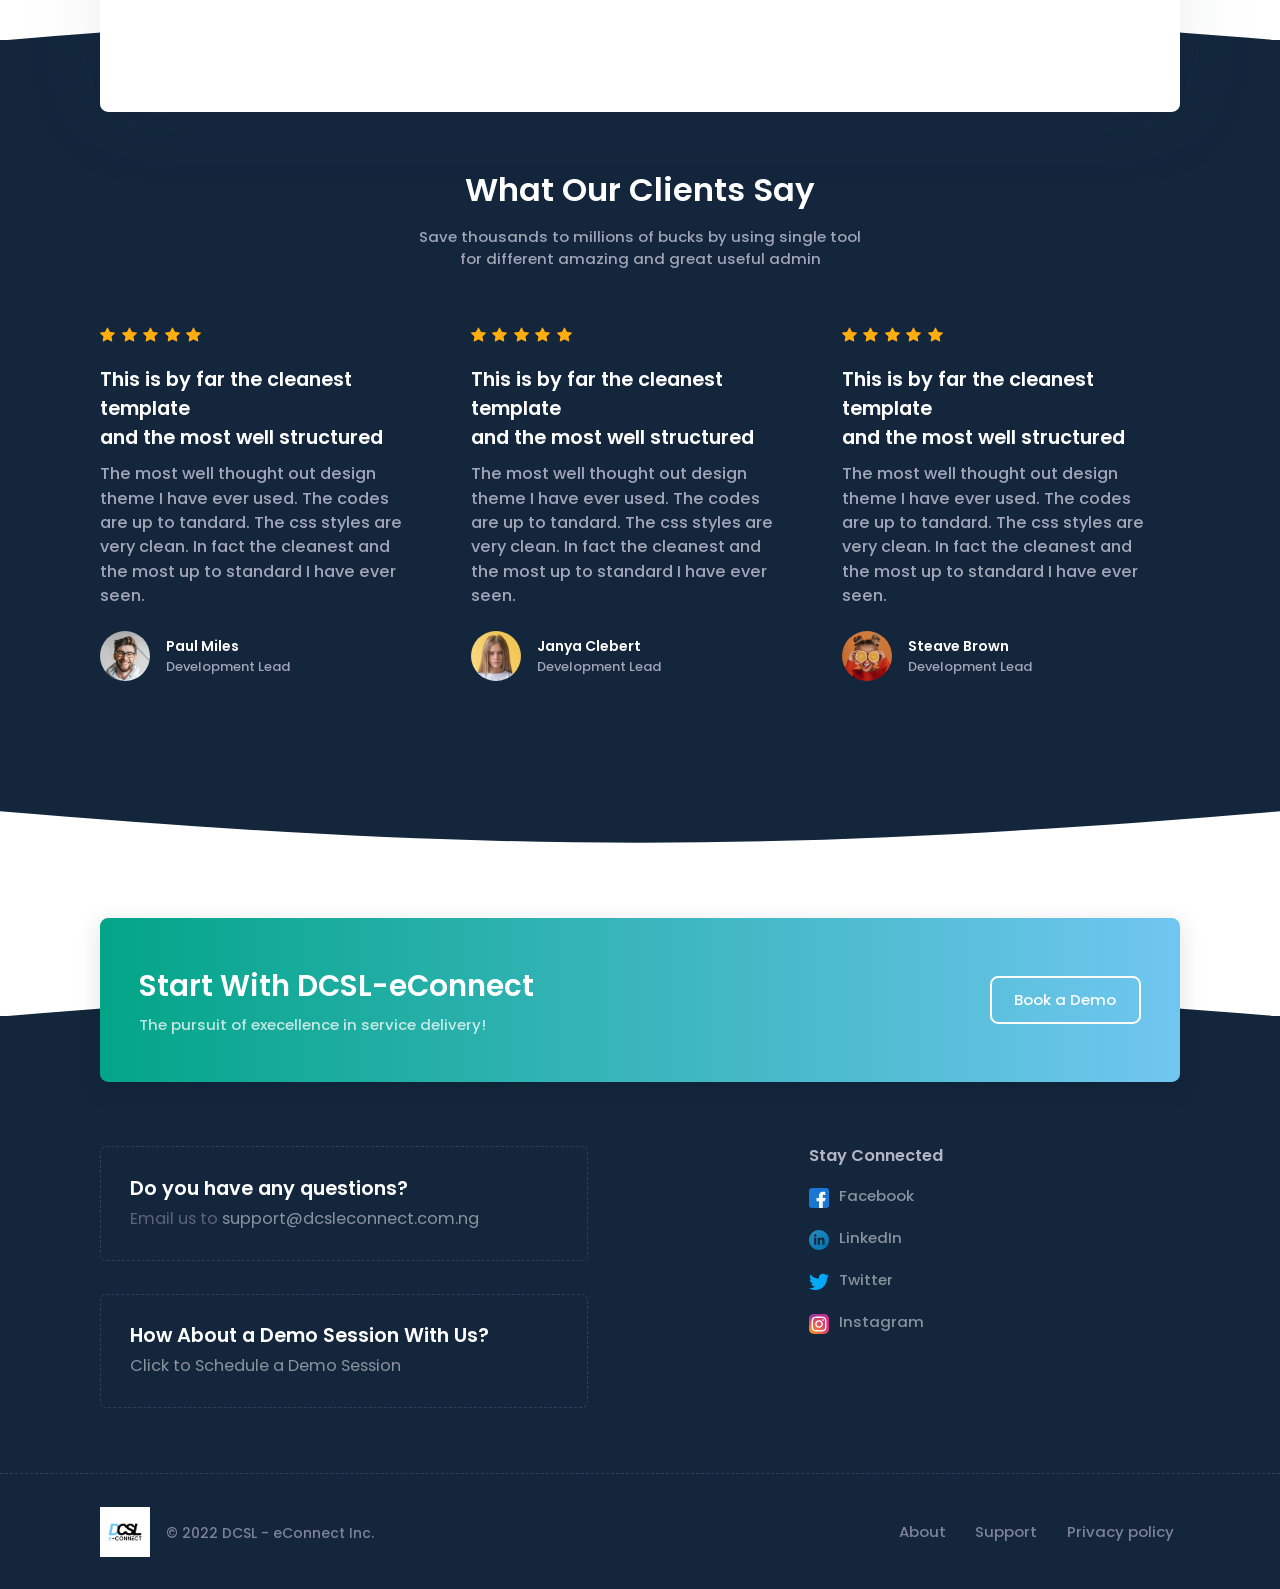
==== commit ecacb9c4: "Publish privacy policy and account deletion contact" ====
--- a/index.html
+++ b/index.html
@@ -98,6 +98,13 @@
 											<!--begin::Menu item-->
 											<div class="menu-item">
 												<!--begin::Menu link-->
+												<a class="menu-link nav-link py-3 px-4 px-xxl-6" href="#achievements" data-kt-scroll-toggle="true" data-kt-drawer-dismiss="true">Achievements</a>
+												<!--end::Menu link-->
+											</div>
+											<!--end::Menu item-->
+											<!--begin::Menu item-->
+											<div class="menu-item">
+												<!--begin::Menu link-->
 												<a class="menu-link nav-link py-3 px-4 px-xxl-6" href="#companies" data-kt-scroll-toggle="true" data-kt-drawer-dismiss="true">Companies</a>
 												<!--end::Menu link-->
 											</div>
@@ -106,6 +113,13 @@
 											<div class="menu-item">
 												<!--begin::Menu link-->
 												<a class="menu-link nav-link py-3 px-4 px-xxl-6" href="#video" data-kt-scroll-toggle="true" data-kt-drawer-dismiss="true">Video</a>
+												<!--end::Menu link-->
+											</div>
+											<!--end::Menu item-->
+											<!--begin::Menu item-->
+											<div class="menu-item">
+												<!--begin::Menu link-->
+												<a class="menu-link nav-link py-3 px-4 px-xxl-6" href="#pricing" data-kt-scroll-toggle="true" data-kt-drawer-dismiss="true">Pricing</a>
 												<!--end::Menu link-->
 											</div>
 											<!--end::Menu item-->
@@ -734,7 +748,7 @@
 							<!--begin::Item-->
 							<div class="text-center">
 								<!--begin::Photo-->
-								<div class="octagon mx-auto mb-5 d-flex w-200px h-200px bgi-no-repeat bgi-size-contain bgi-position-center" style="background-image:url('./assets/media/avatars/INFINITUDE.png')"></div>
+								<div class="octagon mx-auto mb-5 d-flex w-200px h-200px bgi-no-repeat bgi-size-contain bgi-position-center" style="background-image:url('https://startupbuilder.co/images/logo.png')"></div>
 								<!--end::Photo-->
 							</div>
 							<!--end::Item-->
@@ -748,14 +762,7 @@
 							<!--begin::Item-->
 							<div class="text-center">
 								<!--begin::Photo-->
-								<div class="octagon mx-auto mb-5 d-flex w-200px h-200px bgi-no-repeat bgi-size-contain bgi-position-center" style="background-image:url('./assets/media/avatars/gamebase_logo.png')"></div>
-								<!--end::Photo-->
-							</div>
-							<!--end::Item-->
-							<!--begin::Item-->
-							<div class="text-center">
-								<!--begin::Photo-->
-								<div class="octagon mx-auto mb-5 d-flex w-200px h-200px bgi-no-repeat bgi-size-contain bgi-position-center" style="background-image:url('./assets/media/avatars/INFINITUDE.png')"></div>
+								<div class="octagon mx-auto mb-5 d-flex w-200px h-200px bgi-no-repeat bgi-size-contain bgi-position-center" style="background-image:url('https://startupbuilder.co/images/logo.png')"></div>
 								<!--end::Photo-->
 							</div>
 							<!--end::Item-->
@@ -769,7 +776,14 @@
 							<!--begin::Item-->
 							<div class="text-center">
 								<!--begin::Photo-->
-								<div class="octagon mx-auto mb-5 d-flex w-200px h-200px bgi-no-repeat bgi-size-contain bgi-position-center" style="background-image:url('./assets/media/avatars/gamebase_logo.png')"></div>
+								<div class="octagon mx-auto mb-5 d-flex w-200px h-200px bgi-no-repeat bgi-size-contain bgi-position-center" style="background-image:url('https://startupbuilder.co/images/logo.png')"></div>
+								<!--end::Photo-->
+							</div>
+							<!--end::Item-->
+							<!--begin::Item-->
+							<div class="text-center">
+								<!--begin::Photo-->
+								<div class="octagon mx-auto mb-5 d-flex w-200px h-200px bgi-no-repeat bgi-size-contain bgi-position-center" style="background-image:url('https://startupbuilder.co/images/logo.png')"></div>
 								<!--end::Photo-->
 							</div>
 							<!--end::Item-->
@@ -821,9 +835,9 @@
 							<!--end::Heading-->
 							<!--begin::Tabs wrapper-->
 							<div class="d-flex flex-center mb-5 mb-lg-15">
-								<iframe src="https://player.vimeo.com/video/731993492?h=b63efa8399" width="820" height="360"
-									frameborder="0" allow="autoplay; fullscreen; picture-in-picture"
-									allowfullscreen></iframe>
+								<iframe width="820" height="345"
+								src="https://www.youtube.com/embed/0UB2Y86N7Vw">
+								</iframe>
 							</div>
 							<!--end::Tabs wrapper-->
 							<!--begin::Tabs content-->
@@ -856,8 +870,8 @@
 											<h3 class="fs-2hx text-white mb-5" id="clients" data-kt-scroll-offset="{default: 125, lg: 150}">What Our Clients Say</h3>
 											<!--end::Title-->
 											<!--begin::Description-->
-											<div class="fs-5 text-muted fw-bold">We pride ourselves on providing an exceptional solution
-												for board management processes.</div>
+											<div class="fs-5 text-muted fw-bold">Save thousands to millions of bucks by using single tool
+											<br />for different amazing and great useful admin</div>
 											<!--end::Description-->
 										</div>
 										<!--end::Heading-->
@@ -888,9 +902,12 @@
 															</div>
 														</div>
 														<!--end::Rating-->
-									
+														<!--begin::Title-->
+														<div class="fs-2 fw-bolder text-white mb-3">This is by far the cleanest template
+														<br />and the most well structured</div>
+														<!--end::Title-->
 														<!--begin::Feedback-->
-														<div class="text-gray-500 fw-bold fs-4">More than your average board management platform… it’s a full-fledged board solution complete with amazing features</div>
+														<div class="text-gray-500 fw-bold fs-4">The most well thought out design theme I have ever used. The codes are up to tandard. The css styles are very clean. In fact the cleanest and the most up to standard I have ever seen.</div>
 														<!--end::Feedback-->
 													</div>
 													<!--end::Wrapper-->
@@ -898,14 +915,13 @@
 													<div class="d-flex align-items-center">
 														<!--begin::Avatar-->
 														<div class="symbol symbol-circle symbol-50px me-5">
-															<img src="assets/media/avatars/pascal.jpeg" class="" alt="" />
+															<img src="assets/media/avatars/300-1.jpg" class="" alt="" />
 														</div>
 														<!--end::Avatar-->
 														<!--begin::Name-->
 														<div class="flex-grow-1">
-															<a href="#" class="text-white fw-bolder text-hover-primary fs-6">Pascal Awuzie</a>
-															<span class="text-muted d-block fw-bold">CEO</span>
-															<span class="text-muted d-block fw-bold">Gamebase Inc.</span>
+															<a href="#" class="text-white fw-bolder text-hover-primary fs-6">Paul Miles</a>
+															<span class="text-muted d-block fw-bold">Development Lead</span>
 														</div>
 														<!--end::Name-->
 													</div>
@@ -939,9 +955,12 @@
 															</div>
 														</div>
 														<!--end::Rating-->
-										
+														<!--begin::Title-->
+														<div class="fs-2 fw-bolder text-white mb-3">This is by far the cleanest template
+														<br />and the most well structured</div>
+														<!--end::Title-->
 														<!--begin::Feedback-->
-														<div class="text-gray-500 fw-bold fs-4">I like DCSL e-Connect Board management platform more and more each day because it makes board processes a lot easier. Amazing user interface</div>
+														<div class="text-gray-500 fw-bold fs-4">The most well thought out design theme I have ever used. The codes are up to tandard. The css styles are very clean. In fact the cleanest and the most up to standard I have ever seen.</div>
 														<!--end::Feedback-->
 													</div>
 													<!--end::Wrapper-->
@@ -949,14 +968,13 @@
 													<div class="d-flex align-items-center">
 														<!--begin::Avatar-->
 														<div class="symbol symbol-circle symbol-50px me-5">
-															<img src="assets/media/avatars/jesugb.jpeg" class="" alt="" />
+															<img src="assets/media/avatars/300-2.jpg" class="" alt="" />
 														</div>
 														<!--end::Avatar-->
 														<!--begin::Name-->
 														<div class="flex-grow-1">
-															<a href="#" class="text-white fw-bolder text-hover-primary fs-6">Ehinmetan Jesugbamila</a>
-															<span class="text-muted d-block fw-bold">Non-Executive Director</span>
-															<span class="text-muted d-block fw-bold">Infinitude Technologies Ltd</span>
+															<a href="#" class="text-white fw-bolder text-hover-primary fs-6">Janya Clebert</a>
+															<span class="text-muted d-block fw-bold">Development Lead</span>
 														</div>
 														<!--end::Name-->
 													</div>
@@ -990,9 +1008,12 @@
 															</div>
 														</div>
 														<!--end::Rating-->
-										
+														<!--begin::Title-->
+														<div class="fs-2 fw-bolder text-white mb-3">This is by far the cleanest template
+														<br />and the most well structured</div>
+														<!--end::Title-->
 														<!--begin::Feedback-->
-														<div class="text-gray-500 fw-bold fs-4">It's easier than ever to run board process. With just a simple click I was able to schedule board meetings, create board polls, evaluations, manage document and approval processes. I'm super impressed with this platform</div>
+														<div class="text-gray-500 fw-bold fs-4">The most well thought out design theme I have ever used. The codes are up to tandard. The css styles are very clean. In fact the cleanest and the most up to standard I have ever seen.</div>
 														<!--end::Feedback-->
 													</div>
 													<!--end::Wrapper-->
@@ -1000,14 +1021,13 @@
 													<div class="d-flex align-items-center">
 														<!--begin::Avatar-->
 														<div class="symbol symbol-circle symbol-50px me-5">
-															<img src="assets/media/avatars/david.jpeg" class="" alt="" />
+															<img src="assets/media/avatars/300-16.jpg" class="" alt="" />
 														</div>
 														<!--end::Avatar-->
 														<!--begin::Name-->
 														<div class="flex-grow-1">
-															<a href="#" class="text-white fw-bolder text-hover-primary fs-6">David Olaniyan</a>
-															<span class="text-muted d-block fw-bold">CEO/Founder</span>
-															<span class="text-muted d-block fw-bold">Startup Builder Ltd</span>
+															<a href="#" class="text-white fw-bolder text-hover-primary fs-6">Steave Brown</a>
+															<span class="text-muted d-block fw-bold">Development Lead</span>
 														</div>
 														<!--end::Name-->
 													</div>
@@ -1167,10 +1187,10 @@
 									<a href="javascript:void(0)" target="_blank" class="menu-link px-2">About</a>
 								</li>
 								<li class="menu-item mx-5">
-									<a href="javascript:void(0)" target="_blank" class="menu-link px-2">Support</a>
+									<a href="/privacy-policy.html#contact" class="menu-link px-2">Support</a>
 								</li>
 								<li class="menu-item">
-									<a href="" target="_blank" class="menu-link px-2">Purchase</a>
+									<a href="/privacy-policy.html" class="menu-link px-2">Privacy policy</a>
 								</li>
 							</ul>
 							<!--end::Menu-->
